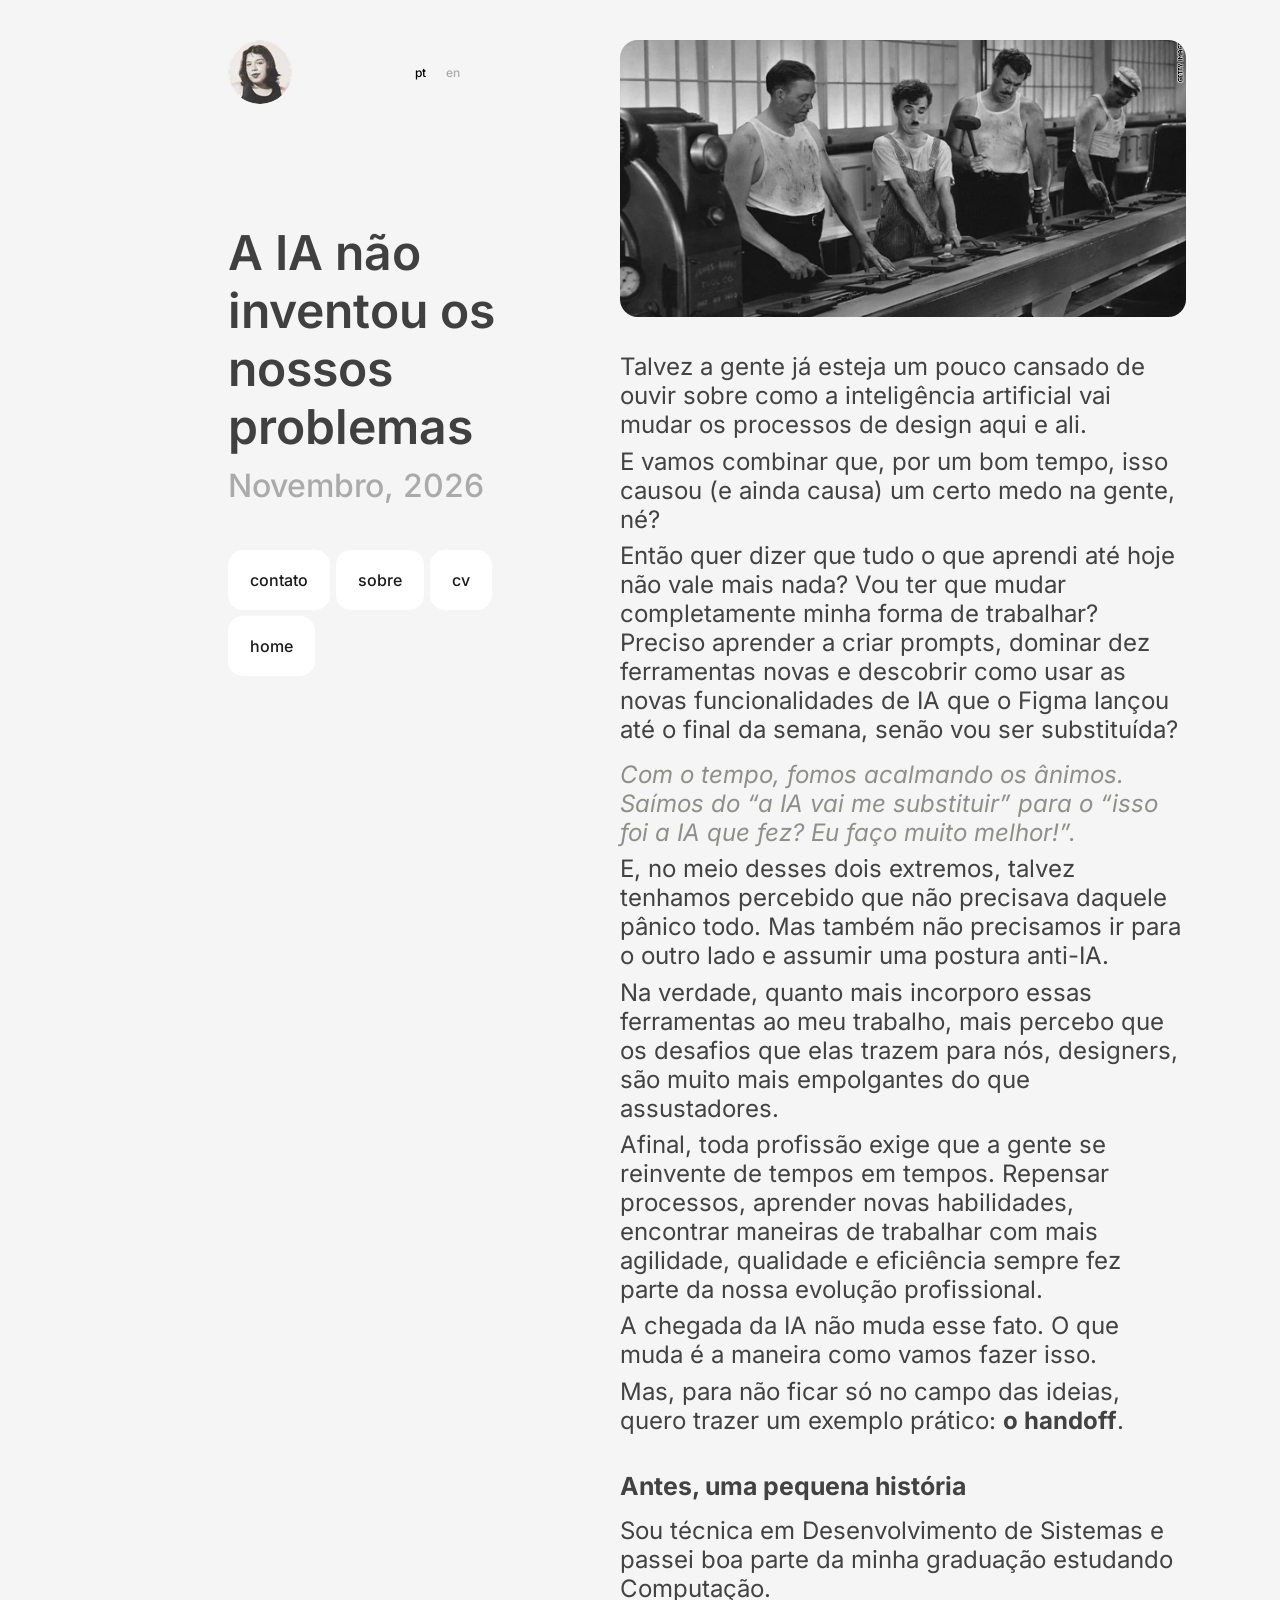
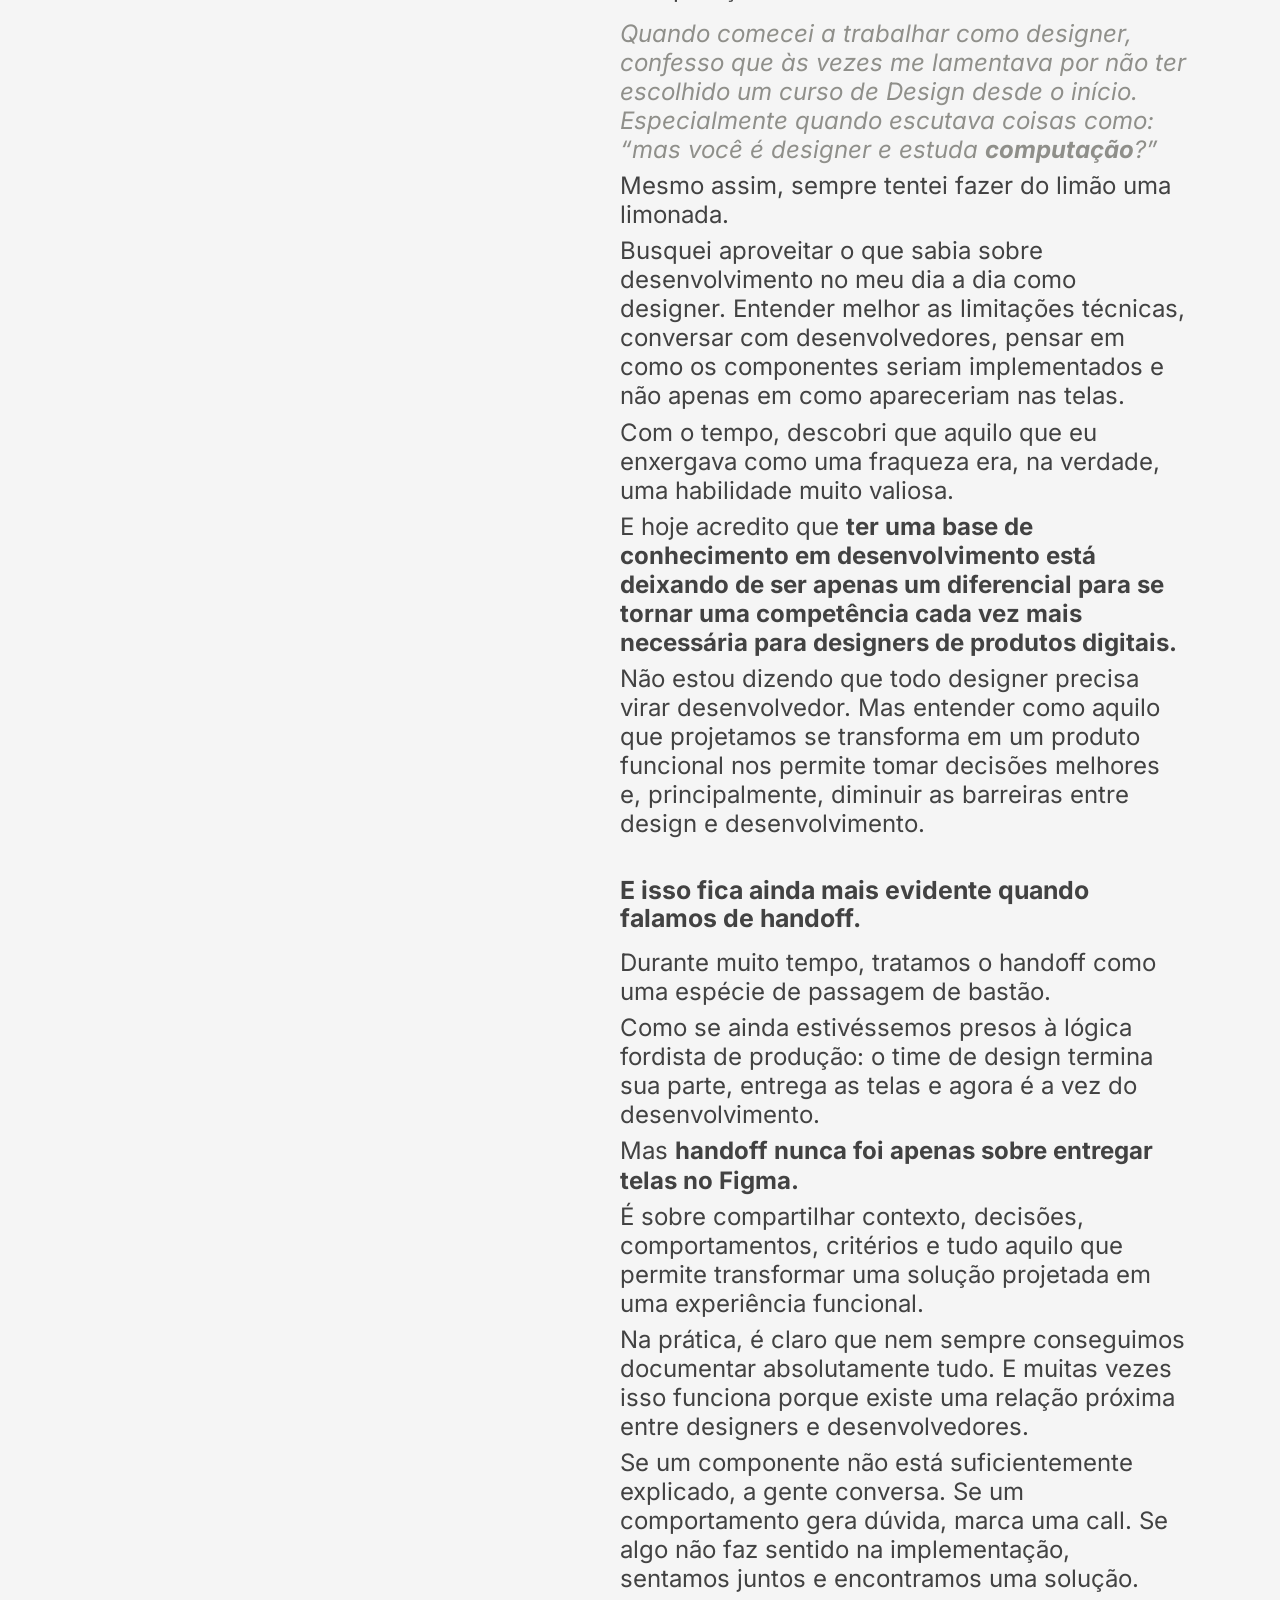
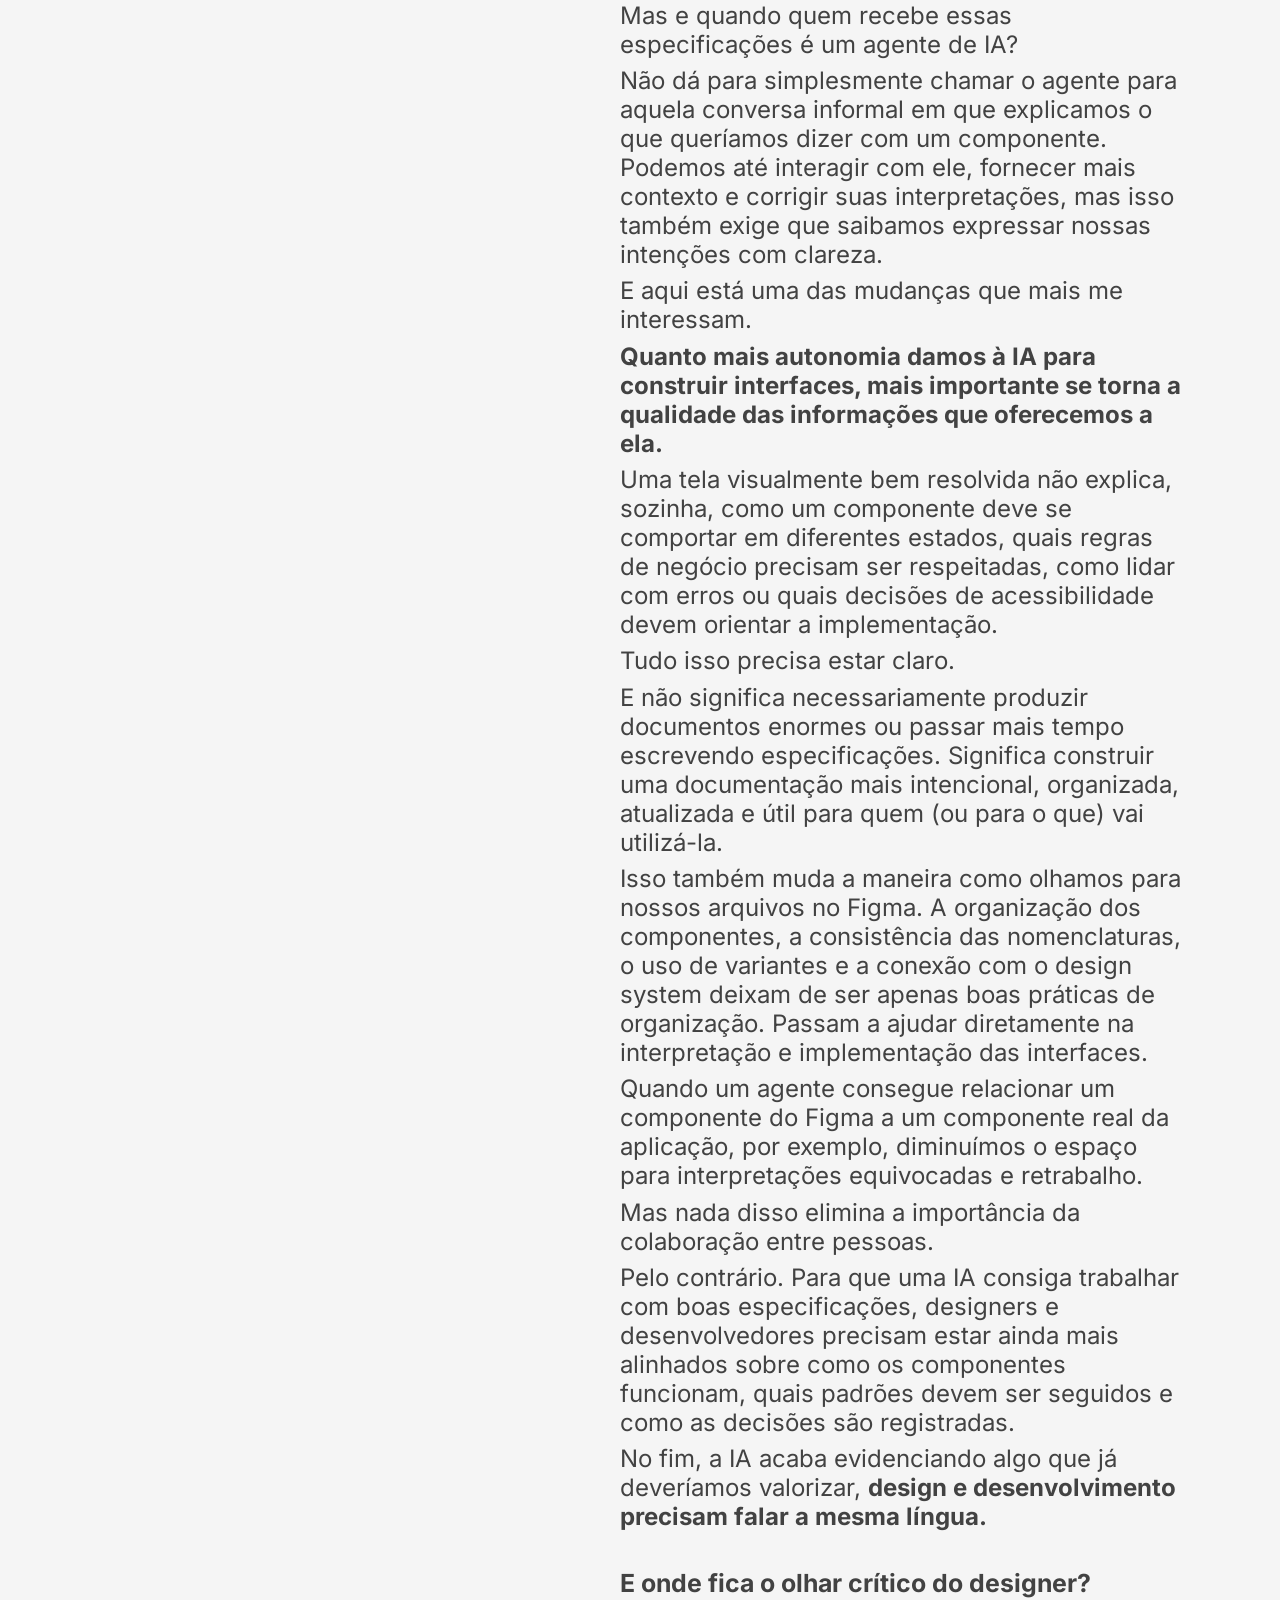
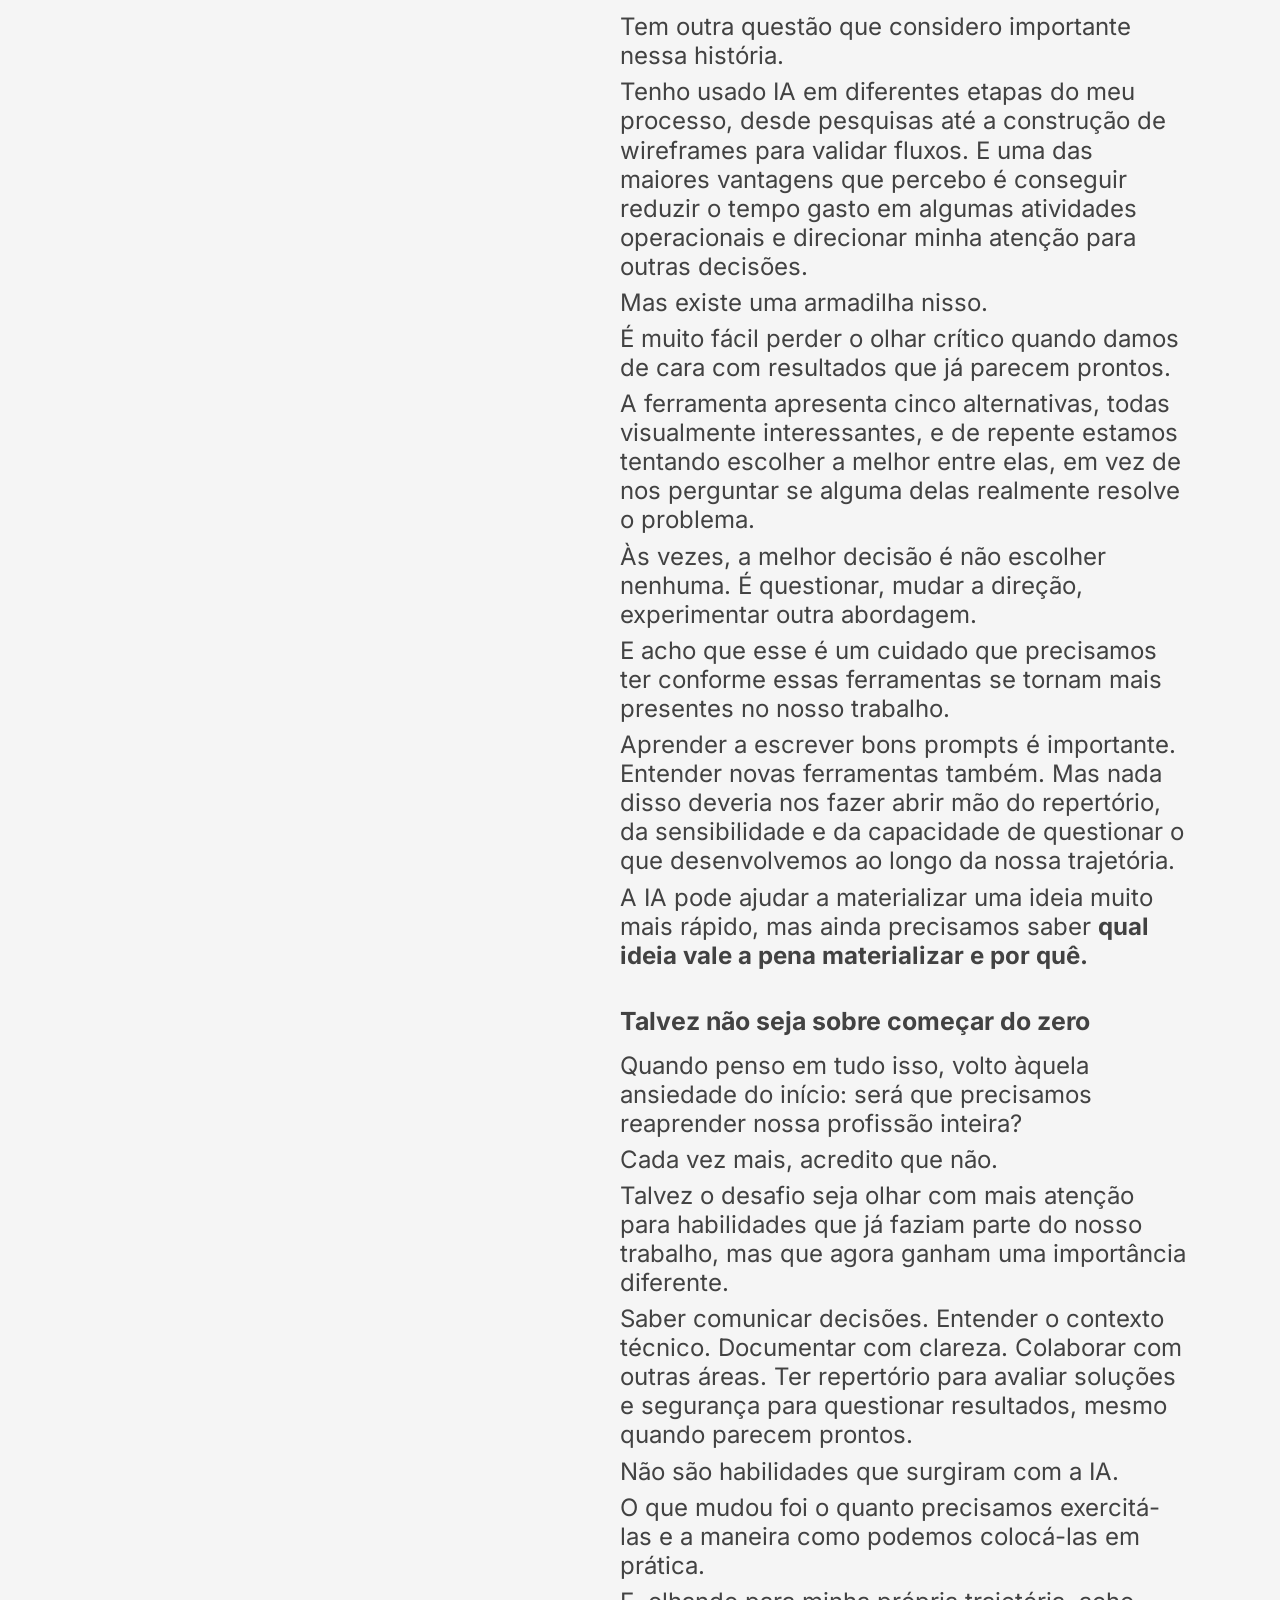
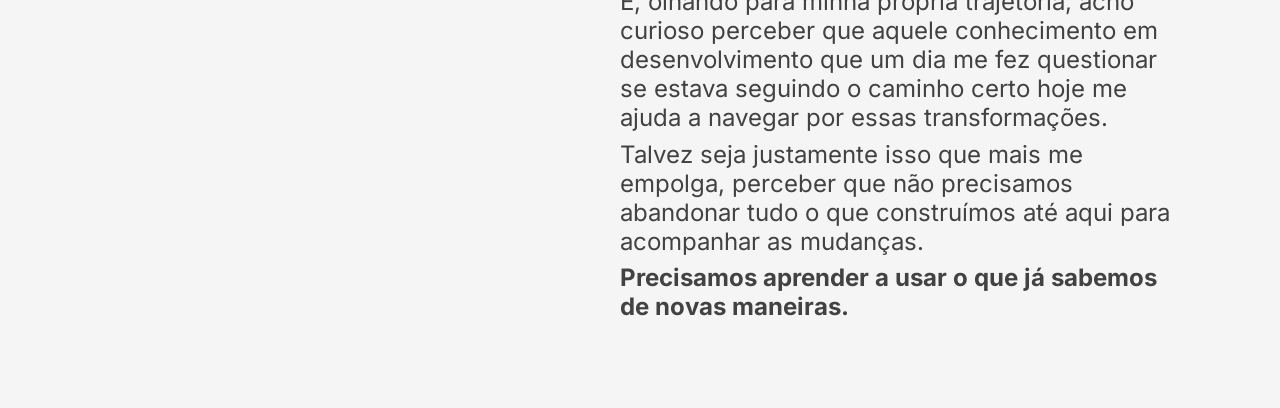
==== a-ia-nao-inventou-os-nossos-problemas/index.html @ ba418bfa "deploy: carloshendvpm/julia-portfolio@74ad937e579039ce898104cc06499f23c35f6008" ====
<!DOCTYPE html><html lang="pt-BR"><head><meta charset="utf-8"><meta name="viewport" content="width=device-width, initial-scale=1"><link rel="icon" type="image/svg+xml" href="/favicon.svg"><title>A IA não inventou os nossos problemas — Júlia Lopes</title><meta name="description" content="Novembro, 2026"><meta property="og:title" content="A IA não inventou os nossos problemas — Júlia Lopes"><meta property="og:description" content="Novembro, 2026"><meta property="og:type" content="website"><link rel="canonical" href="https://blog.julialopes.site/a-ia-nao-inventou-os-nossos-problemas/"><link rel="alternate" hreflang="pt-BR" href="https://blog.julialopes.site/a-ia-nao-inventou-os-nossos-problemas/"><link rel="alternate" hreflang="en" href="https://blog.julialopes.site/en/a-ia-nao-inventou-os-nossos-problemas/"><link rel="alternate" hreflang="x-default" href="https://blog.julialopes.site/a-ia-nao-inventou-os-nossos-problemas/"><script>
      // Liga as animações antes da primeira pintura (evita "piscar" o conteúdo).
      // Com "reduzir movimento" também liga: o CSS deixa só os fades.
      document.documentElement.dataset.motion = '';
    </script><meta name="astro-view-transitions-enabled" content="true"><meta name="astro-view-transitions-fallback" content="animate"><script type="module" src="/_astro/ClientRouter.astro_astro_type_script_index_0_lang.DsEvlweG.js"></script><link rel="stylesheet" href="/_astro/portfolio.DXXq-jhz.css"><link rel="stylesheet" href="/_astro/Base.nbNS0-gS.css"><style>body:has(.blog-article){background:#f5f5f5}.leitura[data-astro-cid-7nievx76]{color:#424242;justify-self:center;width:75%;min-width:0;padding-block:40px 80px}.voltar-blog[data-astro-cid-7nievx76]{display:none}.capa[data-astro-cid-7nievx76]{aspect-ratio:501/245;border-radius:calc(20 * var(--home-unidade));view-transition-class:blog capa-post;background:#efefef;width:100%;overflow:hidden}.capa-img[data-astro-cid-7nievx76]{object-fit:cover;width:100%;height:100%;display:block}.prosa[data-astro-cid-7nievx76]{margin-top:calc(40 * var(--home-unidade));color:#424242;overflow-wrap:anywhere;font-size:24px;line-height:1.21}.prosa[data-astro-cid-7nievx76] p{margin:0 0 .3em}.prosa[data-astro-cid-7nievx76] p:has(em){margin-top:calc(18 * var(--home-unidade));color:#8f8f8a;font-style:italic}.prosa[data-astro-cid-7nievx76] h2{font-size:calc(28 * var(--home-unidade));margin:1.5em 0 .6em;font-weight:600;line-height:1.15}.prosa[data-astro-cid-7nievx76] h3{font-size:calc(23 * var(--home-unidade));margin:1.3em 0 .5em}.prosa[data-astro-cid-7nievx76] img{border-radius:12px;height:auto;margin:24px auto}.prosa[data-astro-cid-7nievx76] a{text-underline-offset:3px}@media (width<=767px){.leitura[data-astro-cid-7nievx76]{width:calc(100% - 48px);padding:0 0 56px}.voltar-blog[data-astro-cid-7nievx76]{color:#555;margin-bottom:20px;font-size:13px;text-decoration:none;display:inline-block}.prosa[data-astro-cid-7nievx76]{margin-top:28px;font-size:18px}.prosa[data-astro-cid-7nievx76] p:has(em){margin-top:18px}.prosa[data-astro-cid-7nievx76] h2{font-size:24px}.prosa[data-astro-cid-7nievx76] h3{font-size:20px}}
</style><style>[data-astro-transition-scope="astro-2ei7gu4t-1"] { view-transition-name: post-a-ia-nao-inventou-os-nossos-problemas; }@layer astro { ::view-transition-old(post-a-ia-nao-inventou-os-nossos-problemas) { 
	animation-duration: 180ms;
	animation-timing-function: cubic-bezier(0.76, 0, 0.24, 1);
	animation-fill-mode: both;
	animation-name: astroFadeOut; }::view-transition-new(post-a-ia-nao-inventou-os-nossos-problemas) { 
	animation-duration: 180ms;
	animation-timing-function: cubic-bezier(0.76, 0, 0.24, 1);
	animation-fill-mode: both;
	animation-name: astroFadeIn; }[data-astro-transition=back]::view-transition-old(post-a-ia-nao-inventou-os-nossos-problemas) { 
	animation-duration: 180ms;
	animation-timing-function: cubic-bezier(0.76, 0, 0.24, 1);
	animation-fill-mode: both;
	animation-name: astroFadeOut; }[data-astro-transition=back]::view-transition-new(post-a-ia-nao-inventou-os-nossos-problemas) { 
	animation-duration: 180ms;
	animation-timing-function: cubic-bezier(0.76, 0, 0.24, 1);
	animation-fill-mode: both;
	animation-name: astroFadeIn; } }[data-astro-transition-fallback="old"] [data-astro-transition-scope="astro-2ei7gu4t-1"],
			[data-astro-transition-fallback="old"][data-astro-transition-scope="astro-2ei7gu4t-1"] { 
	animation-duration: 180ms;
	animation-timing-function: cubic-bezier(0.76, 0, 0.24, 1);
	animation-fill-mode: both;
	animation-name: astroFadeOut; }[data-astro-transition-fallback="new"] [data-astro-transition-scope="astro-2ei7gu4t-1"],
			[data-astro-transition-fallback="new"][data-astro-transition-scope="astro-2ei7gu4t-1"] { 
	animation-duration: 180ms;
	animation-timing-function: cubic-bezier(0.76, 0, 0.24, 1);
	animation-fill-mode: both;
	animation-name: astroFadeIn; }[data-astro-transition=back][data-astro-transition-fallback="old"] [data-astro-transition-scope="astro-2ei7gu4t-1"],
			[data-astro-transition=back][data-astro-transition-fallback="old"][data-astro-transition-scope="astro-2ei7gu4t-1"] { 
	animation-duration: 180ms;
	animation-timing-function: cubic-bezier(0.76, 0, 0.24, 1);
	animation-fill-mode: both;
	animation-name: astroFadeOut; }[data-astro-transition=back][data-astro-transition-fallback="new"] [data-astro-transition-scope="astro-2ei7gu4t-1"],
			[data-astro-transition=back][data-astro-transition-fallback="new"][data-astro-transition-scope="astro-2ei7gu4t-1"] { 
	animation-duration: 180ms;
	animation-timing-function: cubic-bezier(0.76, 0, 0.24, 1);
	animation-fill-mode: both;
	animation-name: astroFadeIn; }</style><style>[data-astro-transition-scope="astro-ebr5bgye-2"] { view-transition-name: perfil-topo; }@layer astro { ::view-transition-old(perfil-topo) { 
	animation-duration: 180ms;
	animation-timing-function: cubic-bezier(0.76, 0, 0.24, 1);
	animation-fill-mode: both;
	animation-name: astroFadeOut; }::view-transition-new(perfil-topo) { 
	animation-duration: 180ms;
	animation-timing-function: cubic-bezier(0.76, 0, 0.24, 1);
	animation-fill-mode: both;
	animation-name: astroFadeIn; }[data-astro-transition=back]::view-transition-old(perfil-topo) { 
	animation-duration: 180ms;
	animation-timing-function: cubic-bezier(0.76, 0, 0.24, 1);
	animation-fill-mode: both;
	animation-name: astroFadeOut; }[data-astro-transition=back]::view-transition-new(perfil-topo) { 
	animation-duration: 180ms;
	animation-timing-function: cubic-bezier(0.76, 0, 0.24, 1);
	animation-fill-mode: both;
	animation-name: astroFadeIn; } }[data-astro-transition-fallback="old"] [data-astro-transition-scope="astro-ebr5bgye-2"],
			[data-astro-transition-fallback="old"][data-astro-transition-scope="astro-ebr5bgye-2"] { 
	animation-duration: 180ms;
	animation-timing-function: cubic-bezier(0.76, 0, 0.24, 1);
	animation-fill-mode: both;
	animation-name: astroFadeOut; }[data-astro-transition-fallback="new"] [data-astro-transition-scope="astro-ebr5bgye-2"],
			[data-astro-transition-fallback="new"][data-astro-transition-scope="astro-ebr5bgye-2"] { 
	animation-duration: 180ms;
	animation-timing-function: cubic-bezier(0.76, 0, 0.24, 1);
	animation-fill-mode: both;
	animation-name: astroFadeIn; }[data-astro-transition=back][data-astro-transition-fallback="old"] [data-astro-transition-scope="astro-ebr5bgye-2"],
			[data-astro-transition=back][data-astro-transition-fallback="old"][data-astro-transition-scope="astro-ebr5bgye-2"] { 
	animation-duration: 180ms;
	animation-timing-function: cubic-bezier(0.76, 0, 0.24, 1);
	animation-fill-mode: both;
	animation-name: astroFadeOut; }[data-astro-transition=back][data-astro-transition-fallback="new"] [data-astro-transition-scope="astro-ebr5bgye-2"],
			[data-astro-transition=back][data-astro-transition-fallback="new"][data-astro-transition-scope="astro-ebr5bgye-2"] { 
	animation-duration: 180ms;
	animation-timing-function: cubic-bezier(0.76, 0, 0.24, 1);
	animation-fill-mode: both;
	animation-name: astroFadeIn; }</style><style>[data-astro-transition-scope="astro-uwfzphvb-3"] { view-transition-name: perfil-textos; }@layer astro { ::view-transition-old(perfil-textos) { 
	animation-duration: 180ms;
	animation-timing-function: cubic-bezier(0.76, 0, 0.24, 1);
	animation-fill-mode: both;
	animation-name: astroFadeOut; }::view-transition-new(perfil-textos) { 
	animation-duration: 180ms;
	animation-timing-function: cubic-bezier(0.76, 0, 0.24, 1);
	animation-fill-mode: both;
	animation-name: astroFadeIn; }[data-astro-transition=back]::view-transition-old(perfil-textos) { 
	animation-duration: 180ms;
	animation-timing-function: cubic-bezier(0.76, 0, 0.24, 1);
	animation-fill-mode: both;
	animation-name: astroFadeOut; }[data-astro-transition=back]::view-transition-new(perfil-textos) { 
	animation-duration: 180ms;
	animation-timing-function: cubic-bezier(0.76, 0, 0.24, 1);
	animation-fill-mode: both;
	animation-name: astroFadeIn; } }[data-astro-transition-fallback="old"] [data-astro-transition-scope="astro-uwfzphvb-3"],
			[data-astro-transition-fallback="old"][data-astro-transition-scope="astro-uwfzphvb-3"] { 
	animation-duration: 180ms;
	animation-timing-function: cubic-bezier(0.76, 0, 0.24, 1);
	animation-fill-mode: both;
	animation-name: astroFadeOut; }[data-astro-transition-fallback="new"] [data-astro-transition-scope="astro-uwfzphvb-3"],
			[data-astro-transition-fallback="new"][data-astro-transition-scope="astro-uwfzphvb-3"] { 
	animation-duration: 180ms;
	animation-timing-function: cubic-bezier(0.76, 0, 0.24, 1);
	animation-fill-mode: both;
	animation-name: astroFadeIn; }[data-astro-transition=back][data-astro-transition-fallback="old"] [data-astro-transition-scope="astro-uwfzphvb-3"],
			[data-astro-transition=back][data-astro-transition-fallback="old"][data-astro-transition-scope="astro-uwfzphvb-3"] { 
	animation-duration: 180ms;
	animation-timing-function: cubic-bezier(0.76, 0, 0.24, 1);
	animation-fill-mode: both;
	animation-name: astroFadeOut; }[data-astro-transition=back][data-astro-transition-fallback="new"] [data-astro-transition-scope="astro-uwfzphvb-3"],
			[data-astro-transition=back][data-astro-transition-fallback="new"][data-astro-transition-scope="astro-uwfzphvb-3"] { 
	animation-duration: 180ms;
	animation-timing-function: cubic-bezier(0.76, 0, 0.24, 1);
	animation-fill-mode: both;
	animation-name: astroFadeIn; }</style><style>[data-astro-transition-scope="astro-uesctiyb-4"] { view-transition-name: perfil-links; }@layer astro { ::view-transition-old(perfil-links) { 
	animation-duration: 180ms;
	animation-timing-function: cubic-bezier(0.76, 0, 0.24, 1);
	animation-fill-mode: both;
	animation-name: astroFadeOut; }::view-transition-new(perfil-links) { 
	animation-duration: 180ms;
	animation-timing-function: cubic-bezier(0.76, 0, 0.24, 1);
	animation-fill-mode: both;
	animation-name: astroFadeIn; }[data-astro-transition=back]::view-transition-old(perfil-links) { 
	animation-duration: 180ms;
	animation-timing-function: cubic-bezier(0.76, 0, 0.24, 1);
	animation-fill-mode: both;
	animation-name: astroFadeOut; }[data-astro-transition=back]::view-transition-new(perfil-links) { 
	animation-duration: 180ms;
	animation-timing-function: cubic-bezier(0.76, 0, 0.24, 1);
	animation-fill-mode: both;
	animation-name: astroFadeIn; } }[data-astro-transition-fallback="old"] [data-astro-transition-scope="astro-uesctiyb-4"],
			[data-astro-transition-fallback="old"][data-astro-transition-scope="astro-uesctiyb-4"] { 
	animation-duration: 180ms;
	animation-timing-function: cubic-bezier(0.76, 0, 0.24, 1);
	animation-fill-mode: both;
	animation-name: astroFadeOut; }[data-astro-transition-fallback="new"] [data-astro-transition-scope="astro-uesctiyb-4"],
			[data-astro-transition-fallback="new"][data-astro-transition-scope="astro-uesctiyb-4"] { 
	animation-duration: 180ms;
	animation-timing-function: cubic-bezier(0.76, 0, 0.24, 1);
	animation-fill-mode: both;
	animation-name: astroFadeIn; }[data-astro-transition=back][data-astro-transition-fallback="old"] [data-astro-transition-scope="astro-uesctiyb-4"],
			[data-astro-transition=back][data-astro-transition-fallback="old"][data-astro-transition-scope="astro-uesctiyb-4"] { 
	animation-duration: 180ms;
	animation-timing-function: cubic-bezier(0.76, 0, 0.24, 1);
	animation-fill-mode: both;
	animation-name: astroFadeOut; }[data-astro-transition=back][data-astro-transition-fallback="new"] [data-astro-transition-scope="astro-uesctiyb-4"],
			[data-astro-transition=back][data-astro-transition-fallback="new"][data-astro-transition-scope="astro-uesctiyb-4"] { 
	animation-duration: 180ms;
	animation-timing-function: cubic-bezier(0.76, 0, 0.24, 1);
	animation-fill-mode: both;
	animation-name: astroFadeIn; }</style></head><body><main class="portfolio-layout blog-article" data-astro-cid-7nievx76><aside class="sidebar sidebar-blog" data-astro-cid-wv7whodv><div class="perfil" data-astro-cid-wv7whodv><div data-astro-transition-scope="astro-ebr5bgye-2" class="topo" data-astro-cid-wv7whodv><a class="avatar-link" href="https://julialopes.site/" aria-label="Voltar à página inicial" title="Voltar à página inicial" data-astro-cid-wv7whodv><img src="/_astro/perfil.vn4D8uLt_1SOUTe.webp" alt loading="eager" data-astro-cid-wv7whodv="true" decoding="async" width="64" height="64" class="avatar"></a><nav class="idiomas inline" aria-label="Idioma" data-astro-cid-zh35qibh><span class="atual" aria-current="true" data-astro-cid-zh35qibh>pt</span><a href="/en/a-ia-nao-inventou-os-nossos-problemas/" hreflang="en" lang="en" data-astro-cid-zh35qibh>en</a></nav></div><div data-astro-transition-scope="astro-uwfzphvb-3" class="apresentacao" data-astro-cid-wv7whodv><div class="textos" data-astro-cid-wv7whodv><h1 class="nome" data-astro-cid-wv7whodv>A IA não inventou os nossos problemas</h1><p class="bio" data-astro-cid-wv7whodv>Novembro, 2026</p></div></div></div><nav data-astro-transition-scope="astro-uesctiyb-4" class="links" aria-label="Contato" data-astro-cid-wv7whodv><a href="mailto:lopesfariasjulia@gmail.com" class="link-anim" rel="noopener" data-astro-cid-wv7whodv>contato</a><a href="https://julialopes.site/sobre" class="link-anim" data-astro-cid-wv7whodv>sobre</a><a href="mailto:lopesfariasjulia@gmail.com?subject=Solicitar%20curr%C3%ADculo%20por%20e-mail" class="link-anim" rel="noopener" title="Solicitar currículo por e-mail" data-astro-cid-wv7whodv>cv</a><a href="https://julialopes.site/" class="link-anim" data-astro-cid-wv7whodv>home</a></nav></aside><section class="leitura" aria-label="A IA não inventou os nossos problemas" data-astro-cid-7nievx76><a class="voltar-blog" href="/" data-astro-cid-7nievx76>← Blog</a><!-- Mesmo transition:name do card da lista: o card encolhe até virar esta capa --><div data-astro-transition-scope="astro-2ei7gu4t-1" class="capa" data-astro-cid-7nievx76><img src="/_astro/modern-times.kKV1soq9_Z28x5lN.webp" srcset="/_astro/modern-times.kKV1soq9_Z28x5lN.webp 640w" alt sizes="(max-width: 767px) calc(100vw - 48px), 44.21875vw" data-astro-cid-7nievx76="true" loading="lazy" decoding="async" width="640" height="360" class="capa-img"></div><article class="prosa" data-astro-cid-7nievx76><p>Talvez a gente já esteja um pouco cansado de ouvir sobre como a inteligência artificial vai mudar os processos de design aqui e ali.</p>
<p>E vamos combinar que, por um bom tempo, isso causou (e ainda causa) um certo medo na gente, né?</p>
<p>Então quer dizer que tudo o que aprendi até hoje não vale mais nada? Vou ter que mudar completamente minha forma de trabalhar? Preciso aprender a criar prompts, dominar dez ferramentas novas e descobrir como usar as novas funcionalidades de IA que o Figma lançou até o final da semana, senão vou ser substituída?</p>
<p>Com o tempo, fomos acalmando os ânimos. Saímos do <em>“a IA vai me substituir”</em> para o <em>“isso foi a IA que fez? Eu faço muito melhor!”</em>.</p>
<p>E, no meio desses dois extremos, talvez tenhamos percebido que não precisava daquele pânico todo. Mas também não precisamos ir para o outro lado e assumir uma postura anti-IA.</p>
<p>Na verdade, quanto mais incorporo essas ferramentas ao meu trabalho, mais percebo que os desafios que elas trazem para nós, designers, são muito mais empolgantes do que assustadores.</p>
<p>Afinal, toda profissão exige que a gente se reinvente de tempos em tempos. Repensar processos, aprender novas habilidades, encontrar maneiras de trabalhar com mais agilidade, qualidade e eficiência sempre fez parte da nossa evolução profissional.</p>
<p>A chegada da IA não muda esse fato. O que muda é a maneira como vamos fazer isso.</p>
<p>Mas, para não ficar só no campo das ideias, quero trazer um exemplo prático: <strong>o handoff</strong>.</p>
<h2 id="antes-uma-pequena-história"><strong>Antes, uma pequena história</strong></h2>
<p>Sou técnica em Desenvolvimento de Sistemas e passei boa parte da minha graduação estudando Computação.</p>
<p>Quando comecei a trabalhar como designer, confesso que às vezes me lamentava por não ter escolhido um curso de Design desde o início. Especialmente quando escutava coisas como: <em>“mas você é designer e estuda <strong>computação</strong>?”</em></p>
<p>Mesmo assim, sempre tentei fazer do limão uma limonada.</p>
<p>Busquei aproveitar o que sabia sobre desenvolvimento no meu dia a dia como designer. Entender melhor as limitações técnicas, conversar com desenvolvedores, pensar em como os componentes seriam implementados e não apenas em como apareceriam nas telas.</p>
<p>Com o tempo, descobri que aquilo que eu enxergava como uma fraqueza era, na verdade, uma habilidade muito valiosa.</p>
<p>E hoje acredito que <strong>ter uma base de conhecimento em desenvolvimento está deixando de ser apenas um diferencial para se tornar uma competência cada vez mais necessária para designers de produtos digitais.</strong></p>
<p>Não estou dizendo que todo designer precisa virar desenvolvedor. Mas entender como aquilo que projetamos se transforma em um produto funcional nos permite tomar decisões melhores e, principalmente, diminuir as barreiras entre design e desenvolvimento.</p>
<h2 id="e-isso-fica-ainda-mais-evidente-quando-falamos-de-handoff"><strong>E isso fica ainda mais evidente quando falamos de handoff.</strong></h2>
<p>Durante muito tempo, tratamos o handoff como uma espécie de passagem de bastão.</p>
<p>Como se ainda estivéssemos presos à lógica fordista de produção: o time de design termina sua parte, entrega as telas e agora é a vez do desenvolvimento.</p>
<p>Mas <strong>handoff nunca foi apenas sobre entregar telas no Figma.</strong></p>
<p>É sobre compartilhar contexto, decisões, comportamentos, critérios e tudo aquilo que permite transformar uma solução projetada em uma experiência funcional.</p>
<p>Na prática, é claro que nem sempre conseguimos documentar absolutamente tudo. E muitas vezes isso funciona porque existe uma relação próxima entre designers e desenvolvedores.</p>
<p>Se um componente não está suficientemente explicado, a gente conversa. Se um comportamento gera dúvida, marca uma call. Se algo não faz sentido na implementação, sentamos juntos e encontramos uma solução.</p>
<p>Mas e quando quem recebe essas especificações é um agente de IA?</p>
<p>Não dá para simplesmente chamar o agente para aquela conversa informal em que explicamos o que queríamos dizer com um componente. Podemos até interagir com ele, fornecer mais contexto e corrigir suas interpretações, mas isso também exige que saibamos expressar nossas intenções com clareza.</p>
<p>E aqui está uma das mudanças que mais me interessam.</p>
<p><strong>Quanto mais autonomia damos à IA para construir interfaces, mais importante se torna a qualidade das informações que oferecemos a ela.</strong></p>
<p>Uma tela visualmente bem resolvida não explica, sozinha, como um componente deve se comportar em diferentes estados, quais regras de negócio precisam ser respeitadas, como lidar com erros ou quais decisões de acessibilidade devem orientar a implementação.</p>
<p>Tudo isso precisa estar claro.</p>
<p>E não significa necessariamente produzir documentos enormes ou passar mais tempo escrevendo especificações. Significa construir uma documentação mais intencional, organizada, atualizada e útil para quem (ou para o que) vai utilizá-la.</p>
<p>Isso também muda a maneira como olhamos para nossos arquivos no Figma. A organização dos componentes, a consistência das nomenclaturas, o uso de variantes e a conexão com o design system deixam de ser apenas boas práticas de organização. Passam a ajudar diretamente na interpretação e implementação das interfaces.</p>
<p>Quando um agente consegue relacionar um componente do Figma a um componente real da aplicação, por exemplo, diminuímos o espaço para interpretações equivocadas e retrabalho.</p>
<p>Mas nada disso elimina a importância da colaboração entre pessoas.</p>
<p>Pelo contrário. Para que uma IA consiga trabalhar com boas especificações, designers e desenvolvedores precisam estar ainda mais alinhados sobre como os componentes funcionam, quais padrões devem ser seguidos e como as decisões são registradas.</p>
<p>No fim, a IA acaba evidenciando algo que já deveríamos valorizar, <strong>design e desenvolvimento precisam falar a mesma língua.</strong></p>
<h2 id="e-onde-fica-o-olhar-crítico-do-designer"><strong>E onde fica o olhar crítico do designer?</strong></h2>
<p>Tem outra questão que considero importante nessa história.</p>
<p>Tenho usado IA em diferentes etapas do meu processo, desde pesquisas até a construção de wireframes para validar fluxos. E uma das maiores vantagens que percebo é conseguir reduzir o tempo gasto em algumas atividades operacionais e direcionar minha atenção para outras decisões.</p>
<p>Mas existe uma armadilha nisso.</p>
<p>É muito fácil perder o olhar crítico quando damos de cara com resultados que já parecem prontos.</p>
<p>A ferramenta apresenta cinco alternativas, todas visualmente interessantes, e de repente estamos tentando escolher a melhor entre elas, em vez de nos perguntar se alguma delas realmente resolve o problema.</p>
<p>Às vezes, a melhor decisão é não escolher nenhuma. É questionar, mudar a direção, experimentar outra abordagem.</p>
<p>E acho que esse é um cuidado que precisamos ter conforme essas ferramentas se tornam mais presentes no nosso trabalho.</p>
<p>Aprender a escrever bons prompts é importante. Entender novas ferramentas também. Mas nada disso deveria nos fazer abrir mão do repertório, da sensibilidade e da capacidade de questionar o que desenvolvemos ao longo da nossa trajetória.</p>
<p>A IA pode ajudar a materializar uma ideia muito mais rápido, mas ainda precisamos saber <strong>qual ideia vale a pena materializar e por quê.</strong></p>
<h2 id="talvez-não-seja-sobre-começar-do-zero"><strong>Talvez não seja sobre começar do zero</strong></h2>
<p>Quando penso em tudo isso, volto àquela ansiedade do início: será que precisamos reaprender nossa profissão inteira?</p>
<p>Cada vez mais, acredito que não.</p>
<p>Talvez o desafio seja olhar com mais atenção para habilidades que já faziam parte do nosso trabalho, mas que agora ganham uma importância diferente.</p>
<p>Saber comunicar decisões. Entender o contexto técnico. Documentar com clareza. Colaborar com outras áreas. Ter repertório para avaliar soluções e segurança para questionar resultados, mesmo quando parecem prontos.</p>
<p>Não são habilidades que surgiram com a IA.</p>
<p>O que mudou foi o quanto precisamos exercitá-las e a maneira como podemos colocá-las em prática.</p>
<p>E, olhando para minha própria trajetória, acho curioso perceber que aquele conhecimento em desenvolvimento que um dia me fez questionar se estava seguindo o caminho certo hoje me ajuda a navegar por essas transformações.</p>
<p>Talvez seja justamente isso que mais me empolga, perceber que não precisamos abandonar tudo o que construímos até aqui para acompanhar as mudanças.</p>
<p><strong>Precisamos aprender a usar o que já sabemos de novas maneiras.</strong></p>
</article></section></main><script type="module" src="/_astro/Base.astro_astro_type_script_index_0_lang.ClRkFoYj.js"></script></body></html>
---- _astro/portfolio.DXXq-jhz.css ----
@keyframes astroFadeInOut{0%{opacity:1}to{opacity:0}}@keyframes astroFadeIn{0%{opacity:0;mix-blend-mode:plus-lighter}to{opacity:1;mix-blend-mode:plus-lighter}}@keyframes astroFadeOut{0%{opacity:1;mix-blend-mode:plus-lighter}to{opacity:0;mix-blend-mode:plus-lighter}}@keyframes astroSlideFromRight{0%{transform:translate(100%)}}@keyframes astroSlideFromLeft{0%{transform:translate(-100%)}}@keyframes astroSlideToRight{to{transform:translate(100%)}}@keyframes astroSlideToLeft{to{transform:translate(-100%)}}@media (prefers-reduced-motion){::view-transition-group(*),::view-transition-old(*),::view-transition-new(*),[data-astro-transition-scope]{animation:none!important}}.sidebar[data-astro-cid-wv7whodv]{width:calc(400 * var(--home-unidade));height:100svh;margin-left:calc(257 * var(--home-unidade));justify-content:center;gap:calc(50 * var(--home-unidade));color:var(--home-nome,#1a1a1a);flex-direction:column;font-size:12px;font-weight:500;display:flex;position:sticky;top:0}.perfil[data-astro-cid-wv7whodv]{display:contents}.topo[data-astro-cid-wv7whodv]{justify-content:space-between;align-items:center;width:232px;display:flex;position:absolute;top:40px;left:0}.avatar[data-astro-cid-wv7whodv]{object-fit:cover;border-radius:50%;flex-shrink:0;width:64px;height:64px;display:block}.apresentacao[data-astro-cid-wv7whodv]{position:relative}.textos[data-astro-cid-wv7whodv]{flex-direction:column;gap:10px;display:flex}.nome[data-astro-cid-wv7whodv]{color:var(--home-nome,#404040);transition:color var(--dur-cor) ease;font-size:48px;font-weight:600;line-height:normal}.bio[data-astro-cid-wv7whodv]{white-space:pre-line;min-height:48px;color:var(--home-nome,#404040);opacity:.5;transition:color var(--dur-cor) ease;font-size:32px;font-weight:500;line-height:1.2}.links[data-astro-cid-wv7whodv]{flex-wrap:wrap;align-items:flex-start;gap:6px;width:100%;display:flex}.links[data-astro-cid-wv7whodv] [data-astro-cid-wv7whodv]:is(a,button){color:#1a1a1a;min-height:60px;font:inherit;transition:background-color var(--dur-hover) ease, translate var(--dur-hover) var(--ease-saida), scale var(--dur-hover) var(--ease-saida);background:#fff;border:0;border-radius:15px;justify-content:center;align-items:center;padding:0 22px;font-size:16px;text-decoration:none;display:inline-flex}.links[data-astro-cid-wv7whodv] button[data-astro-cid-wv7whodv]:disabled{color:#777;cursor:default}.links[data-astro-cid-wv7whodv] a[data-astro-cid-wv7whodv]:hover{background:#ebebeb}.links[data-astro-cid-wv7whodv] a[data-astro-cid-wv7whodv]:active{scale:.97}@media (hover:hover) and (pointer:fine){.links[data-astro-cid-wv7whodv] a[data-astro-cid-wv7whodv]:hover{translate:0 -2px}}.links[data-astro-cid-wv7whodv] a[data-astro-cid-wv7whodv]:focus-visible{outline:2px solid var(--home-nome,#425189);outline-offset:5px}.avatar-link[data-astro-cid-wv7whodv]:focus-visible{outline-offset:5px;border-radius:50%;outline:2px solid}.pagina-case[data-astro-cid-wv7whodv]{color:var(--case-links)}.pagina-case[data-astro-cid-wv7whodv] .nome[data-astro-cid-wv7whodv]{color:var(--case-titulo);font-size:48px}.pagina-case[data-astro-cid-wv7whodv] .bio[data-astro-cid-wv7whodv]{color:var(--case-titulo);font-size:32px}.pagina-case[data-astro-cid-wv7whodv] .links[data-astro-cid-wv7whodv] a[data-astro-cid-wv7whodv]{color:#1a1a1a}.pagina-case[data-astro-cid-wv7whodv] .links[data-astro-cid-wv7whodv] a[data-astro-cid-wv7whodv]:focus-visible{outline-color:var(--case-links)}.pagina-case[data-astro-cid-wv7whodv] .idiomas .atual{color:var(--case-links)}.pagina-case[data-astro-cid-wv7whodv] .idiomas a{color:var(--case-bio)}.pagina-case[data-astro-cid-wv7whodv] .idiomas a:hover,.pagina-case[data-astro-cid-wv7whodv] .idiomas a:focus-visible{color:var(--case-links)}.sidebar-blog[data-astro-cid-wv7whodv]{color:#404040}.sidebar-blog[data-astro-cid-wv7whodv] .nome[data-astro-cid-wv7whodv]{white-space:normal;line-height:1.21}.sidebar-blog[data-astro-cid-wv7whodv] .bio[data-astro-cid-wv7whodv]{color:#aaa;opacity:1;min-height:0;line-height:1.2134}.sidebar-blog[data-astro-cid-wv7whodv] [data-astro-cid-wv7whodv]:is(.topo,.apresentacao,.links){view-transition-class:blog}@media (width<=767px){.sidebar[data-astro-cid-wv7whodv]{gap:32px;width:100%;height:auto;margin:0;padding:30px 24px 56px;position:static}.perfil[data-astro-cid-wv7whodv]{flex-direction:column;gap:40px;display:flex}.topo[data-astro-cid-wv7whodv]{width:100%;position:static}.links[data-astro-cid-wv7whodv] [data-astro-cid-wv7whodv]:is(a,button){padding-inline:18px}.sidebar-blog[data-astro-cid-wv7whodv] .nome[data-astro-cid-wv7whodv]{font-size:clamp(36px,11vw,48px)}.sidebar-blog[data-astro-cid-wv7whodv] .bio[data-astro-cid-wv7whodv]{font-size:clamp(24px,7vw,32px)}}@media (prefers-reduced-motion:reduce){.nome[data-astro-cid-wv7whodv],.bio[data-astro-cid-wv7whodv],.links[data-astro-cid-wv7whodv] [data-astro-cid-wv7whodv]:is(a,button){transition:none}.links[data-astro-cid-wv7whodv] a[data-astro-cid-wv7whodv]:hover{translate:none}.links[data-astro-cid-wv7whodv] a[data-astro-cid-wv7whodv]:active{scale:none}}.portfolio-layout{--home-unidade:calc(100vw / 1440);--card-largura:min(calc(430 * var(--home-unidade)), 60svh);--espaco-paineis:48px;grid-template-columns:41.0417% 58.9583%;align-items:start;min-height:100svh;display:grid;position:relative;overflow-x:clip}.case-viewer.portfolio-layout{--case-margem:max(20px, calc(20 * var(--home-unidade)));--card-largura:min(calc(690 * var(--home-unidade)), calc(100svh - 40px), calc(100vw - 657 * var(--home-unidade) - var(--case-margem) - 74px))}@media (width<=767px){.portfolio-layout{--home-unidade:calc(100vw / 375);flex-direction:column;align-items:center;display:flex}.case-viewer.portfolio-layout{--card-largura:calc(100vw - 24px)}}
---- _astro/Base.nbNS0-gS.css ----
.idiomas[data-astro-cid-zh35qibh]{align-items:center;gap:20px;font-size:12px;font-weight:500;display:flex}.fixo[data-astro-cid-zh35qibh]{z-index:2;backdrop-filter:blur(6px);background:#ffffffd9;border-radius:999px;padding:6px 12px;position:fixed;top:24px;right:20px}.atual[data-astro-cid-zh35qibh]{color:var(--cor-texto)}a[data-astro-cid-zh35qibh]{color:var(--cor-legenda);transition:color var(--dur-cor) ease;text-decoration:none}a[data-astro-cid-zh35qibh]:hover,a[data-astro-cid-zh35qibh]:focus-visible{color:var(--cor-texto)}.astro-route-announcer{clip:rect(0 0 0 0);clip-path:inset(50%);white-space:nowrap;width:1px;height:1px;position:absolute;top:0;left:0;overflow:hidden}@font-face{font-family:Inter Variable;font-style:normal;font-display:swap;font-weight:100 900;src:url(/_astro/inter-cyrillic-ext-wght-normal.BOeWTOD4.woff2)format("woff2-variations");unicode-range:U+460-52F,U+1C80-1C8A,U+20B4,U+2DE0-2DFF,U+A640-A69F,U+FE2E-FE2F}@font-face{font-family:Inter Variable;font-style:normal;font-display:swap;font-weight:100 900;src:url(/_astro/inter-cyrillic-wght-normal.DqGufNeO.woff2)format("woff2-variations");unicode-range:U+301,U+400-45F,U+490-491,U+4B0-4B1,U+2116}@font-face{font-family:Inter Variable;font-style:normal;font-display:swap;font-weight:100 900;src:url(/_astro/inter-greek-ext-wght-normal.DlzME5K_.woff2)format("woff2-variations");unicode-range:U+1F??}@font-face{font-family:Inter Variable;font-style:normal;font-display:swap;font-weight:100 900;src:url(/_astro/inter-greek-wght-normal.CkhJZR-_.woff2)format("woff2-variations");unicode-range:U+370-377,U+37A-37F,U+384-38A,U+38C,U+38E-3A1,U+3A3-3FF}@font-face{font-family:Inter Variable;font-style:normal;font-display:swap;font-weight:100 900;src:url(/_astro/inter-vietnamese-wght-normal.CBcvBZtf.woff2)format("woff2-variations");unicode-range:U+102-103,U+110-111,U+128-129,U+168-169,U+1A0-1A1,U+1AF-1B0,U+300-301,U+303-304,U+308-309,U+323,U+329,U+1EA0-1EF9,U+20AB}@font-face{font-family:Inter Variable;font-style:normal;font-display:swap;font-weight:100 900;src:url(/_astro/inter-latin-ext-wght-normal.DO1Apj_S.woff2)format("woff2-variations");unicode-range:U+100-2BA,U+2BD-2C5,U+2C7-2CC,U+2CE-2D7,U+2DD-2FF,U+304,U+308,U+329,U+1D00-1DBF,U+1E00-1E9F,U+1EF2-1EFF,U+2020,U+20A0-20AB,U+20AD-20C0,U+2113,U+2C60-2C7F,U+A720-A7FF}@font-face{font-family:Inter Variable;font-style:normal;font-display:swap;font-weight:100 900;src:url(/_astro/inter-latin-wght-normal.Dx4kXJAl.woff2)format("woff2-variations");unicode-range:U+??,U+131,U+152-153,U+2BB-2BC,U+2C6,U+2DA,U+2DC,U+304,U+308,U+329,U+2000-206F,U+20AC,U+2122,U+2191,U+2193,U+2212,U+2215,U+FEFF,U+FFFD}@font-face{font-family:Inter Variable;font-style:italic;font-display:swap;font-weight:100 900;src:url(/_astro/inter-cyrillic-ext-wght-italic.B5xAaiFk.woff2)format("woff2-variations");unicode-range:U+460-52F,U+1C80-1C8A,U+20B4,U+2DE0-2DFF,U+A640-A69F,U+FE2E-FE2F}@font-face{font-family:Inter Variable;font-style:italic;font-display:swap;font-weight:100 900;src:url(/_astro/inter-cyrillic-wght-italic.DzZdc28x.woff2)format("woff2-variations");unicode-range:U+301,U+400-45F,U+490-491,U+4B0-4B1,U+2116}@font-face{font-family:Inter Variable;font-style:italic;font-display:swap;font-weight:100 900;src:url(/_astro/inter-greek-ext-wght-italic.DcOpz6Lw.woff2)format("woff2-variations");unicode-range:U+1F??}@font-face{font-family:Inter Variable;font-style:italic;font-display:swap;font-weight:100 900;src:url(/_astro/inter-greek-wght-italic.CILZdfAp.woff2)format("woff2-variations");unicode-range:U+370-377,U+37A-37F,U+384-38A,U+38C,U+38E-3A1,U+3A3-3FF}@font-face{font-family:Inter Variable;font-style:italic;font-display:swap;font-weight:100 900;src:url(/_astro/inter-vietnamese-wght-italic.K3WlGtc8.woff2)format("woff2-variations");unicode-range:U+102-103,U+110-111,U+128-129,U+168-169,U+1A0-1A1,U+1AF-1B0,U+300-301,U+303-304,U+308-309,U+323,U+329,U+1EA0-1EF9,U+20AB}@font-face{font-family:Inter Variable;font-style:italic;font-display:swap;font-weight:100 900;src:url(/_astro/inter-latin-ext-wght-italic.0pjOp8NU.woff2)format("woff2-variations");unicode-range:U+100-2BA,U+2BD-2C5,U+2C7-2CC,U+2CE-2D7,U+2DD-2FF,U+304,U+308,U+329,U+1D00-1DBF,U+1E00-1E9F,U+1EF2-1EFF,U+2020,U+20A0-20AB,U+20AD-20C0,U+2113,U+2C60-2C7F,U+A720-A7FF}@font-face{font-family:Inter Variable;font-style:italic;font-display:swap;font-weight:100 900;src:url(/_astro/inter-latin-wght-italic.DpCbqKDY.woff2)format("woff2-variations");unicode-range:U+??,U+131,U+152-153,U+2BB-2BC,U+2C6,U+2DA,U+2DC,U+304,U+308,U+329,U+2000-206F,U+20AC,U+2122,U+2191,U+2193,U+2212,U+2215,U+FEFF,U+FFFD}:root{--cor-texto:#000;--cor-corpo:#424242;--cor-rotulo:#a89f9f;--cor-legenda:#aaa;--cor-nome:#21211f;--cor-bio:#71706b;--cor-lista:#bebdb8;--cor-card:#fbfbfb;--cor-fundo:#fff;--cor-fundo-sobre:#efefe7;--cor-destaque:#7187fe;--cor-seta:#e8e8e8;--cor-barra-antes:#0b3060;--cor-barra-depois:#0a6bea;--fonte:"Inter Variable", Inter, system-ui, sans-serif;--pagina-largura:1280px;--pagina-padding:40px;--coluna-texto:430px;--secao-gap:80px}*,:before,:after{box-sizing:border-box}html{-webkit-text-size-adjust:100%}body{background:var(--cor-fundo);color:var(--cor-texto);font-family:var(--fonte);-webkit-font-smoothing:antialiased;margin:0;font-size:16px;line-height:normal;overflow-x:clip}img,svg{max-width:100%;height:auto;display:block}h1,h2,h3,p{font-weight:inherit;font-size:inherit;margin:0}a{color:inherit}.prosa p+p{margin-top:1.2em}.prosa strong{font-weight:700}.rotulo{text-transform:uppercase;color:var(--rotulo-cor,var(--cor-texto));font-size:16px;line-height:1.6}.destaque{color:var(--cor-corpo);font-size:32px;font-weight:500}.corpo{color:var(--cor-corpo);font-size:16px}.sr-only{clip:rect(0 0 0 0);white-space:nowrap;width:1px;height:1px;position:absolute;overflow:hidden}@media (width<=767px){:root{--pagina-padding:20px}}:root{--ease-saida:cubic-bezier(.23, 1, .32, 1);--ease-movimento:cubic-bezier(.77, 0, .175, 1);--dur-revelar:.7s;--dur-hover:.2s;--dur-cor:.42s;--dur-roda:.76s;--dur-navegar:.65s;--cascata:60ms}html[data-motion] [data-reveal]{opacity:0;transition:opacity var(--dur-revelar) var(--ease-saida), translate var(--dur-revelar) var(--ease-saida);transition-delay:var(--delay,0s);translate:0 28px}html[data-motion] [data-reveal].is-visible{opacity:1;translate:0}@keyframes entrar{0%{opacity:0;translate:0 20px}}html[data-motion] [data-intro]{animation:entrar var(--dur-revelar) var(--ease-saida) both;animation-delay:var(--delay,0s)}html[data-motion] [data-reveal] [data-stagger]>*{opacity:0;transition:opacity .7s var(--ease-saida), translate .7s var(--ease-saida);transition-delay:calc(var(--delay,0s) + .12s + var(--i,0) * var(--cascata));translate:0 18px}html[data-motion] [data-reveal].is-visible [data-stagger]>*{opacity:1;translate:0}html[data-motion] [data-intro] [data-stagger]>*{animation:entrar var(--dur-revelar) var(--ease-saida) both;animation-delay:calc(var(--delay,0s) + .12s + var(--i,0) * var(--cascata))}html[data-motion] [data-reveal] [data-cortina]{clip-path:inset(100% 0 0);transition:clip-path .9s var(--ease-saida);transition-delay:calc(var(--delay,0s) + 80ms)}html[data-motion] [data-reveal].is-visible [data-cortina]{clip-path:inset(0)}html[data-motion] [data-reveal] [data-grow]{transform-origin:bottom;transition:scale 1.1s var(--ease-saida);transition-delay:calc(.2s + var(--i,0) * 80ms);scale:1 0}html[data-motion] [data-reveal].is-visible [data-grow]{scale:1}html[data-motion] [data-reveal] [data-late]{opacity:0;transition:opacity .6s;transition-delay:calc(.9s + var(--i,0) * var(--cascata))}html[data-motion] [data-reveal].is-visible [data-late]{opacity:1}html[data-motion] [data-reveal] [data-settle]{transition:scale 1.4s var(--ease-saida);scale:1.04}html[data-motion] [data-reveal].is-visible [data-settle]{scale:1}html[data-motion] [data-reveal] svg[data-svg-entrada] :is(circle,ellipse,rect,path,polygon){opacity:0;translate:var(--dx,0) 0;transition:translate 1.7s cubic-bezier(.65,0,.25,1),opacity .3s;transition-delay:calc(.15s + var(--i,0) * .14s)}html[data-motion] [data-reveal].is-visible svg[data-svg-entrada] :is(circle,ellipse,rect,path,polygon){opacity:1;translate:0}@keyframes montar{0%{opacity:0;translate:var(--x,0) var(--y,0);scale:var(--s,1);rotate:var(--r,0deg)}}[data-montar] .peca{transform-box:fill-box;transform-origin:50%}html[data-motion] [data-montar] .peca{--capa-espera:.25s;animation:montar var(--dur,.9s) var(--curva,var(--ease-saida)) backwards;animation-delay:calc(var(--capa-espera) + var(--t,0s));transition:translate .5s var(--ease-saida) calc(var(--i,0) * 35ms)}@keyframes assentar{0%{scale:1.06}}html[data-motion] [data-fundo-capa]{animation:assentar 1.6s var(--ease-saida) backwards;animation-delay:var(--capa-espera,.25s)}html[data-capa-montada] :is([data-montar] .peca,[data-fundo-capa]){animation:none}@media (hover:hover) and (pointer:fine){.moldura:hover [data-montar] .peca{translate:var(--hx,0) var(--hy,0)}}.link-anim{transition:background-size var(--dur-hover) ease;background:linear-gradient(currentColor,currentColor) 0 100%/0 1px no-repeat;text-decoration:none}.link-anim:focus-visible{background-size:100% 1px}@media (hover:hover) and (pointer:fine){.link-anim:hover{background-size:100% 1px}}.voltar .seta{transition:translate var(--dur-hover) ease;display:inline-block}@media (hover:hover) and (pointer:fine){.voltar:hover .seta{translate:-3px}}::view-transition-old(root),::view-transition-new(root){animation-duration:.3s;animation-timing-function:var(--ease-saida)}::view-transition-group(*){animation-duration:var(--dur-navegar);animation-timing-function:var(--ease-saida)}html[data-fechando-case]::view-transition-group(capa-case-hercules),html[data-fechando-case]::view-transition-group(capa-case-habit),html[data-fechando-case]::view-transition-group(capa-case-quark),html[data-fechando-case]::view-transition-group(capa-case-flyeats){animation-duration:1s;animation-timing-function:linear(0, .0376, .1241, .2315, .3433, .45, .5466, .6313, .7038, .7646, .815, .8563, .8897, .9167, .9383, .9555, .9691, .9798, .9882, .9948, 1)}html[data-fechando-case]::view-transition-old(capa-case-hercules),html[data-fechando-case]::view-transition-old(capa-case-habit),html[data-fechando-case]::view-transition-old(capa-case-quark),html[data-fechando-case]::view-transition-old(capa-case-flyeats){mix-blend-mode:normal;animation:1s linear both fechar-capa-antiga}html[data-fechando-case]::view-transition-new(capa-case-hercules),html[data-fechando-case]::view-transition-new(capa-case-habit),html[data-fechando-case]::view-transition-new(capa-case-quark),html[data-fechando-case]::view-transition-new(capa-case-flyeats){mix-blend-mode:normal;animation:1s linear both fechar-capa-nova}@keyframes fechar-capa-antiga{0%,20%{opacity:1}70%,to{opacity:0}}@keyframes fechar-capa-nova{0%,20%{opacity:0}70%,to{opacity:1}}::view-transition-group(*.blog){animation-duration:.3s}::view-transition-group(*.capa-post){border-radius:1.38889vw;overflow:clip}@media (width<=767px){::view-transition-group(*.capa-post){border-radius:5.33333vw}}::view-transition-old(*.capa-post),::view-transition-new(*.capa-post){object-fit:cover;height:100%}@keyframes aparecer{0%{opacity:0}}@media (prefers-reduced-motion:reduce){html[data-motion] :is([data-reveal],[data-reveal] [data-stagger]>*),html[data-motion] [data-reveal] svg[data-svg-entrada] :is(circle,ellipse,rect,path,polygon){transition-property:opacity;transition-duration:.3s;translate:none}html[data-motion] [data-reveal] :is([data-grow],[data-settle]){scale:none}html[data-motion] [data-reveal] [data-cortina]{clip-path:none}html[data-motion] :is([data-intro],[data-intro] [data-stagger]>*){animation-name:aparecer;animation-duration:.3s}html[data-motion] [data-montar] .peca{transition:none;animation-name:aparecer;animation-duration:.4s}html[data-motion] [data-fundo-capa]{animation:none}.moldura:hover [data-montar] .peca{translate:none}.voltar .seta{transition:none}::view-transition-group(*),::view-transition-old(*),::view-transition-new(*){animation:none!important}}
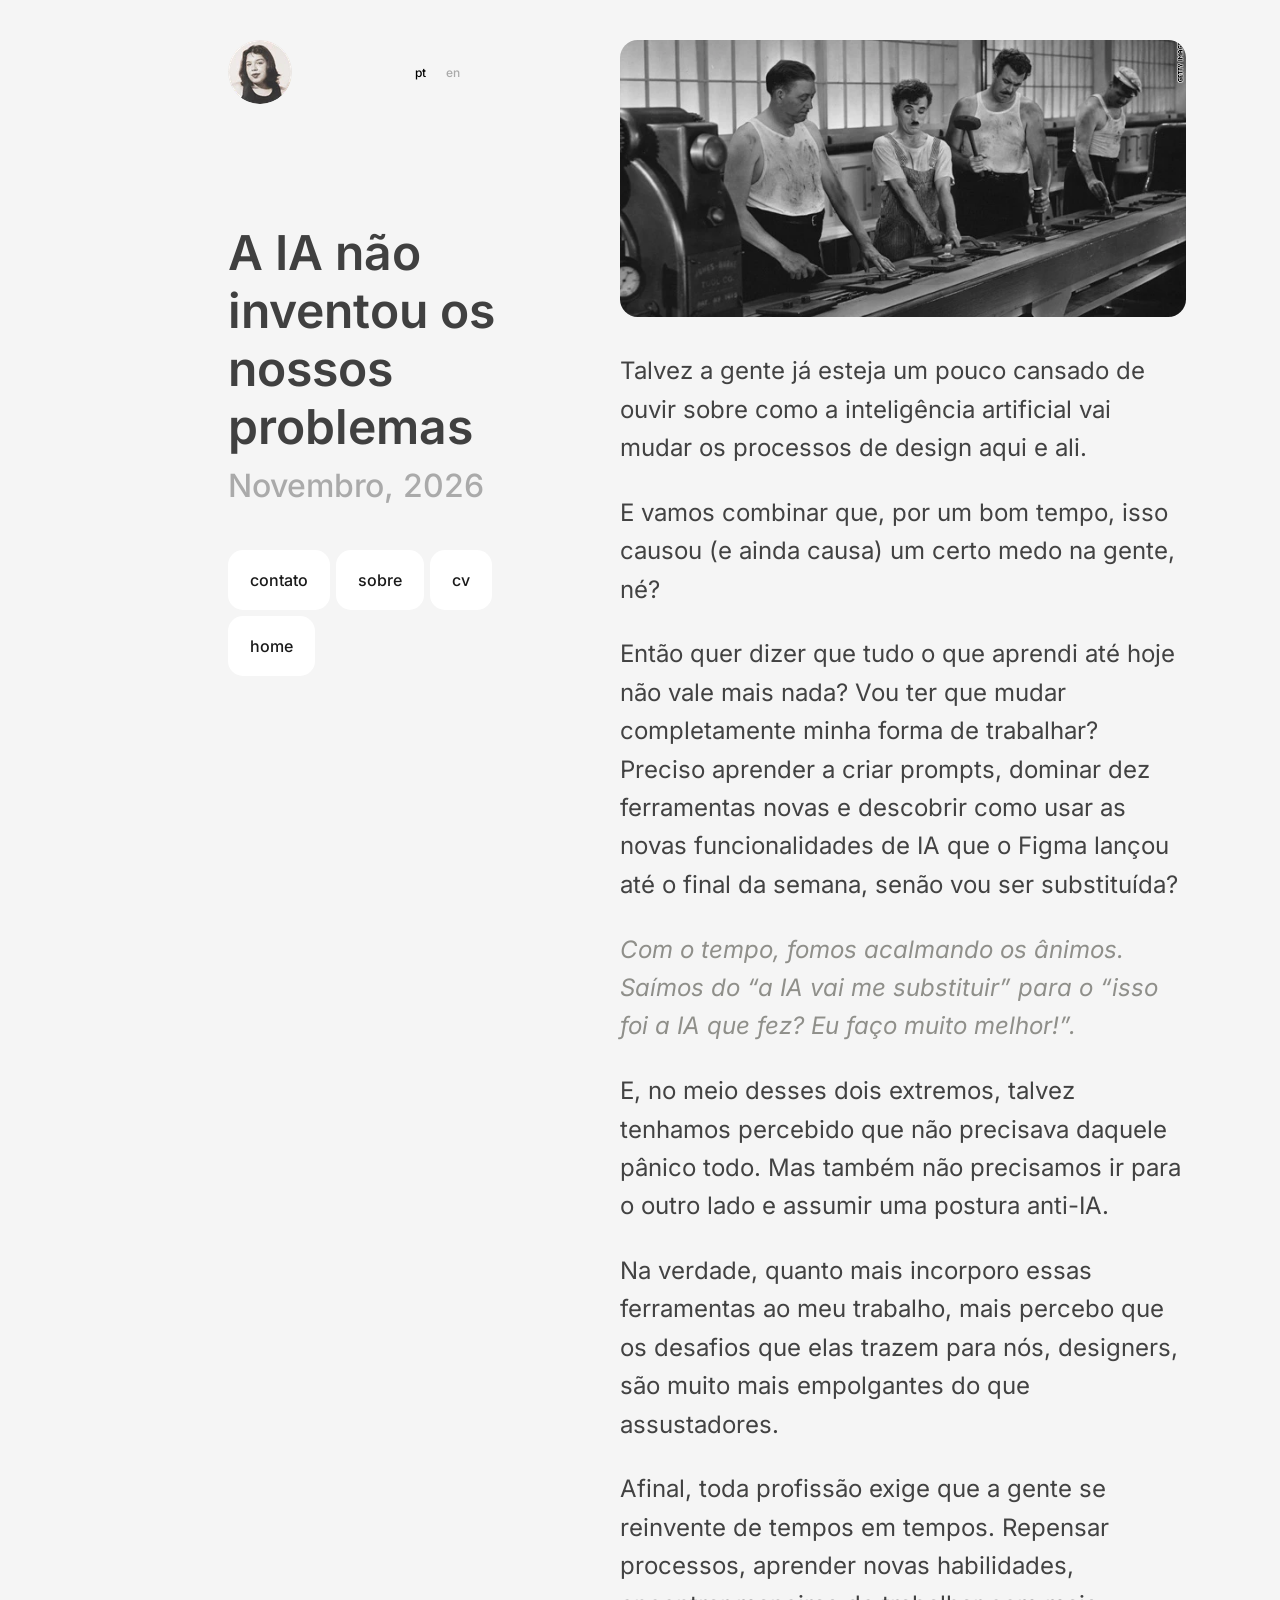
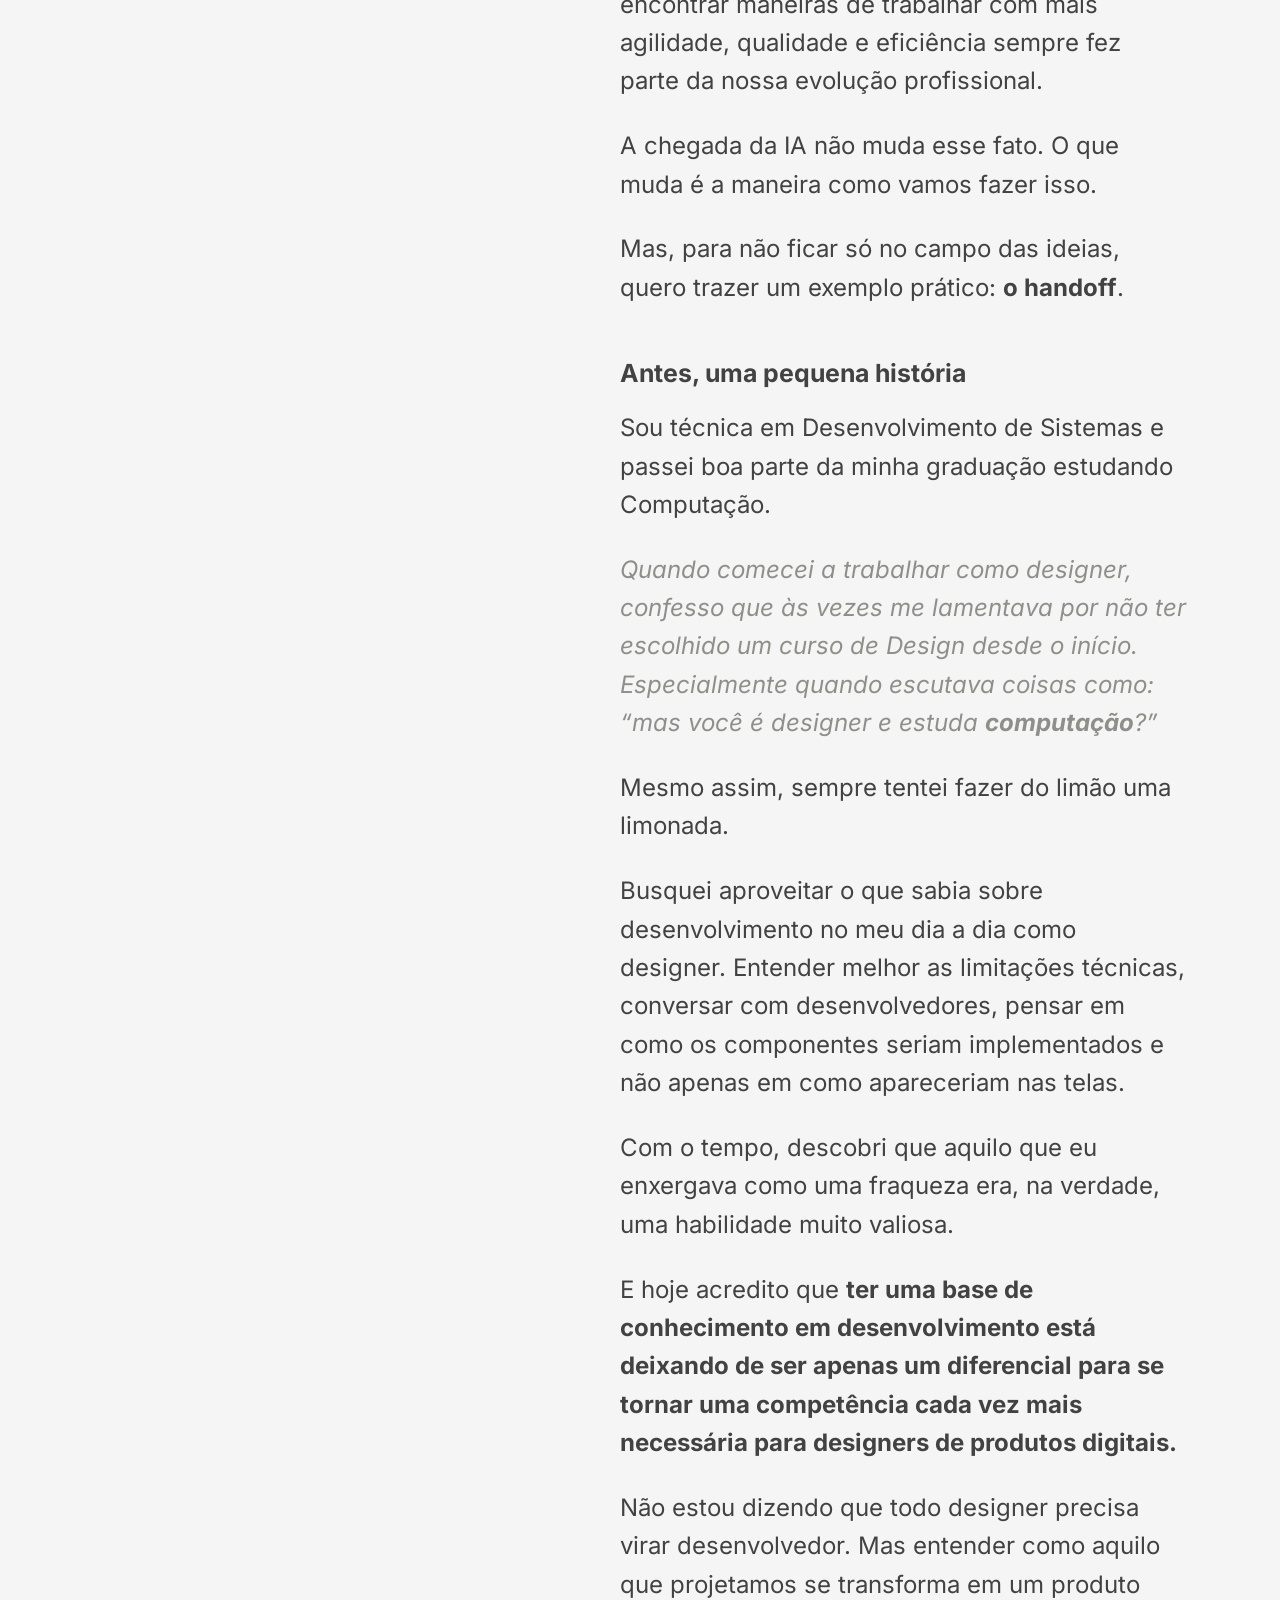
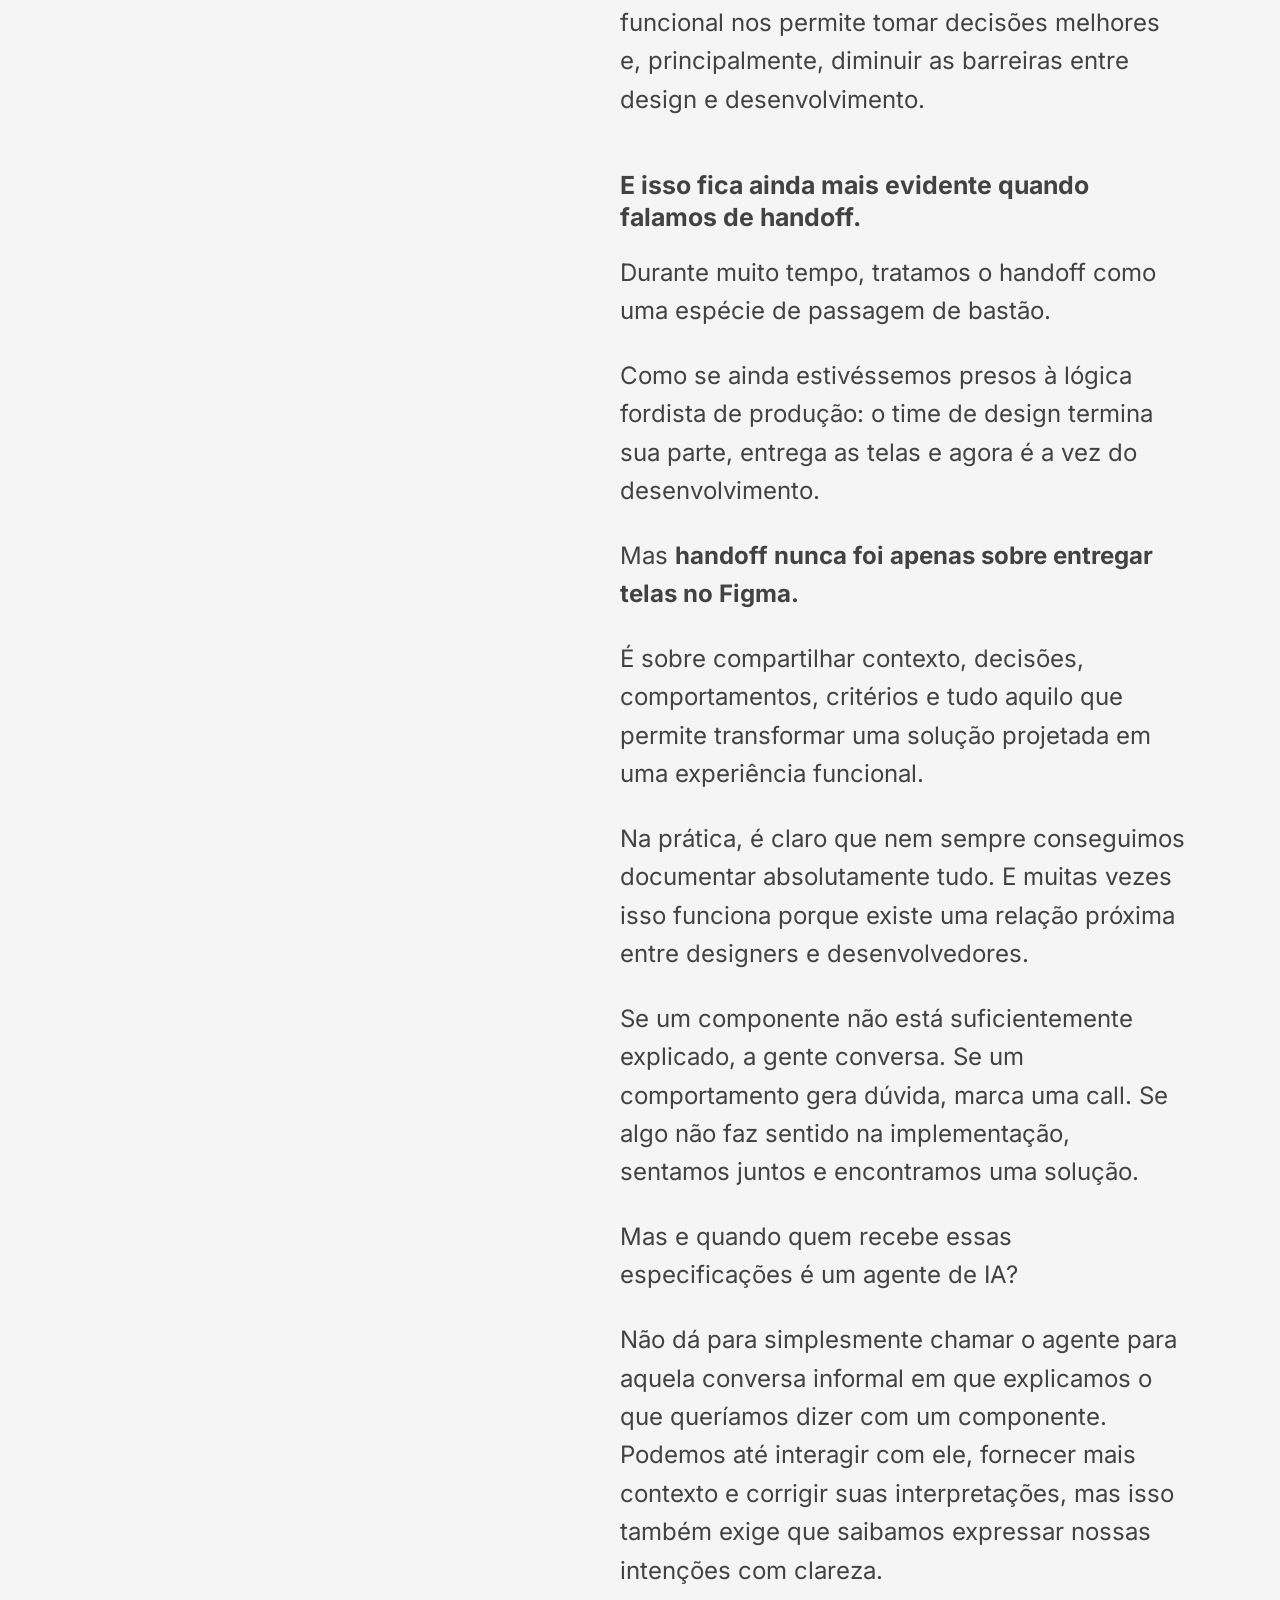
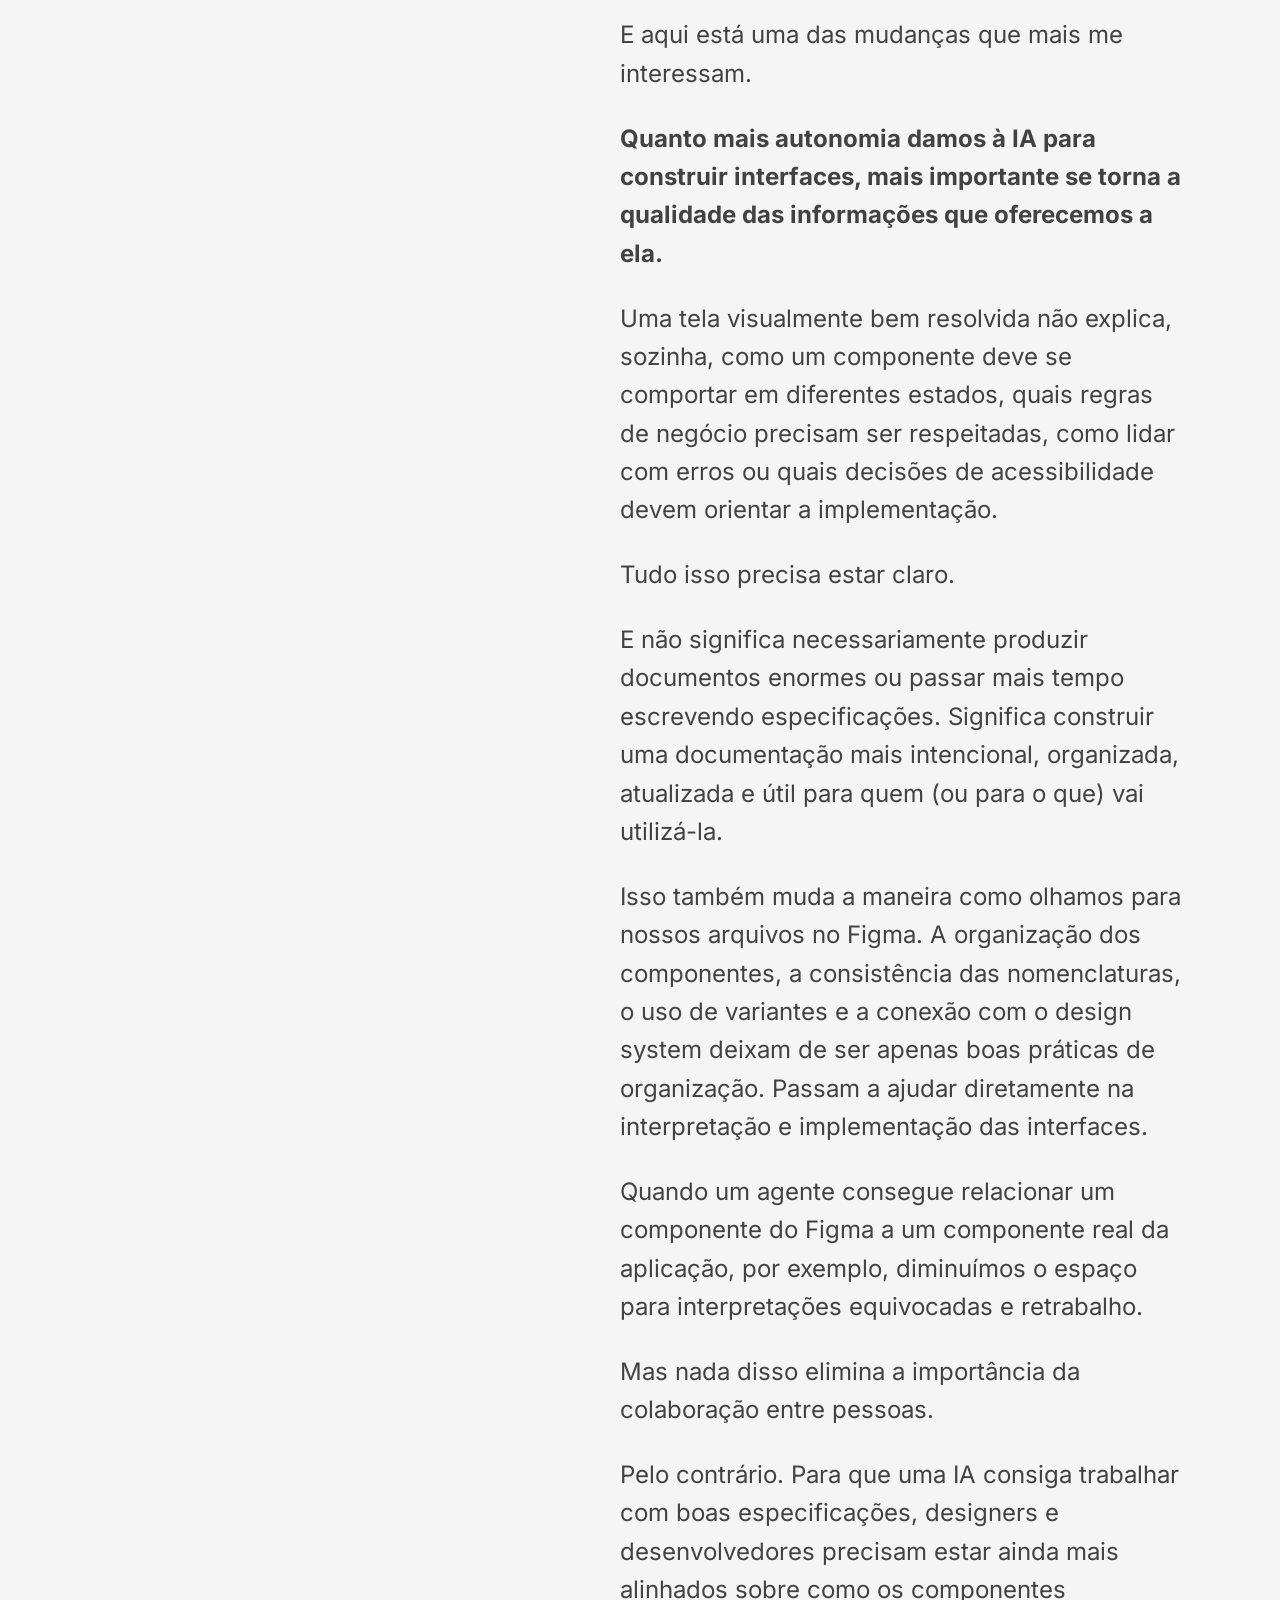
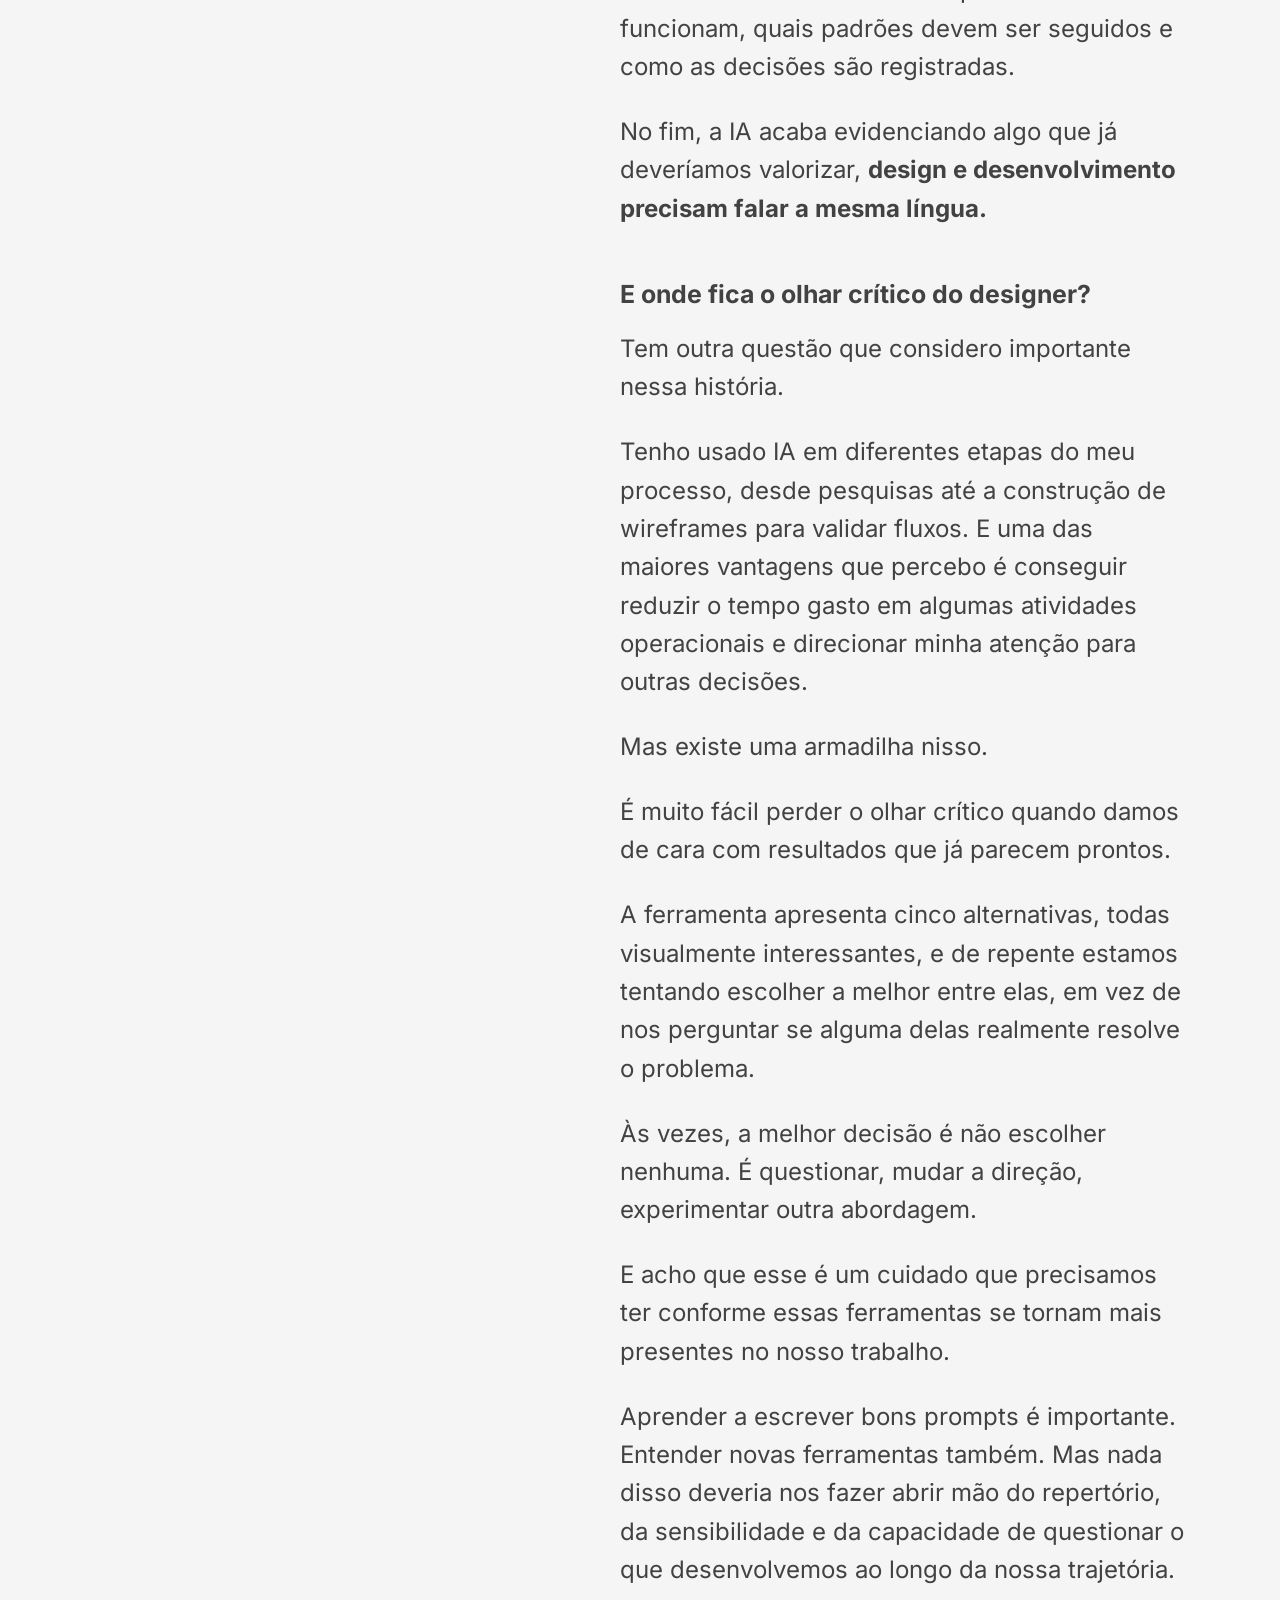
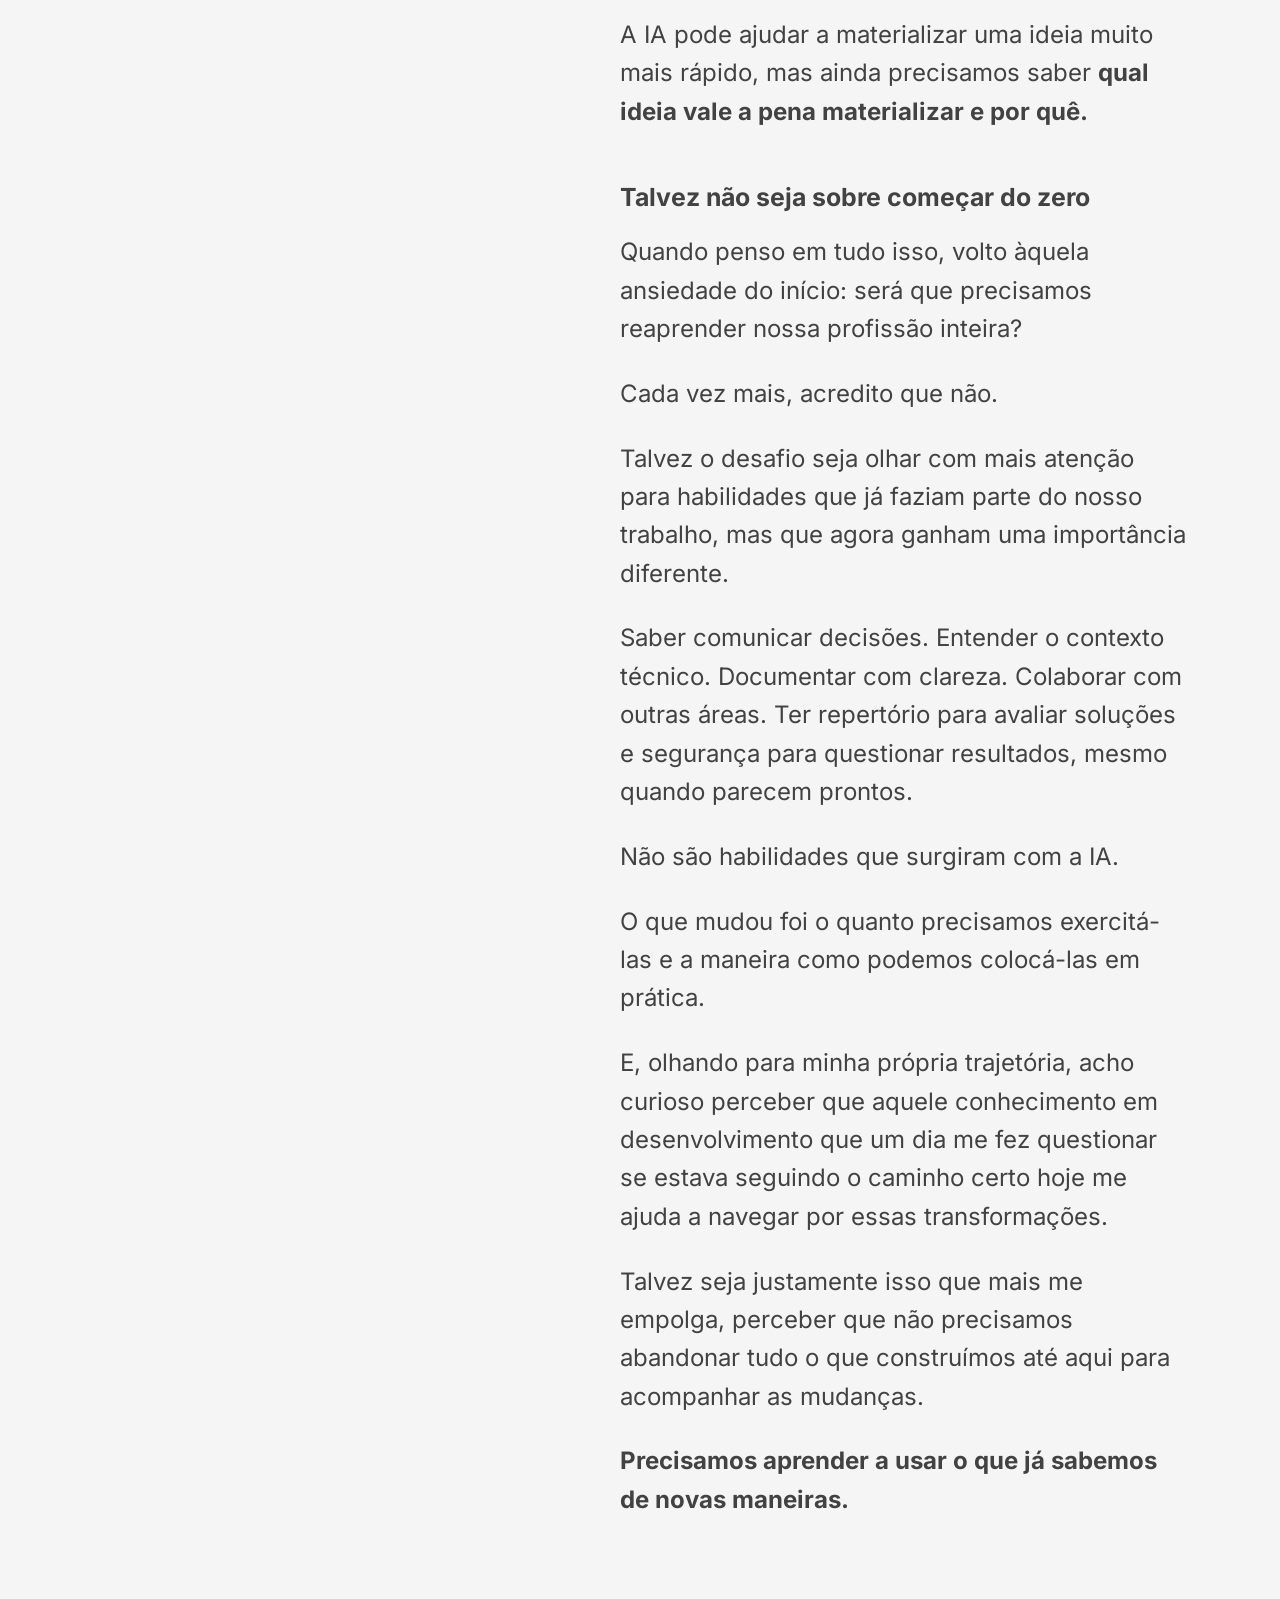
==== commit 5d75569b: "deploy: carloshendvpm/julia-portfolio@3bf99da9276a08151271d2a14e0770f33c595d07" ====
--- a/a-ia-nao-inventou-os-nossos-problemas/index.html
+++ b/a-ia-nao-inventou-os-nossos-problemas/index.html
@@ -2,7 +2,7 @@
       // Liga as animações antes da primeira pintura (evita "piscar" o conteúdo).
       // Com "reduzir movimento" também liga: o CSS deixa só os fades.
       document.documentElement.dataset.motion = '';
-    </script><meta name="astro-view-transitions-enabled" content="true"><meta name="astro-view-transitions-fallback" content="animate"><script type="module" src="/_astro/ClientRouter.astro_astro_type_script_index_0_lang.DsEvlweG.js"></script><link rel="stylesheet" href="/_astro/portfolio.DXXq-jhz.css"><link rel="stylesheet" href="/_astro/Base.nbNS0-gS.css"><style>body:has(.blog-article){background:#f5f5f5}.leitura[data-astro-cid-7nievx76]{color:#424242;justify-self:center;width:75%;min-width:0;padding-block:40px 80px}.voltar-blog[data-astro-cid-7nievx76]{display:none}.capa[data-astro-cid-7nievx76]{aspect-ratio:501/245;border-radius:calc(20 * var(--home-unidade));view-transition-class:blog capa-post;background:#efefef;width:100%;overflow:hidden}.capa-img[data-astro-cid-7nievx76]{object-fit:cover;width:100%;height:100%;display:block}.prosa[data-astro-cid-7nievx76]{margin-top:calc(40 * var(--home-unidade));color:#424242;overflow-wrap:anywhere;font-size:24px;line-height:1.21}.prosa[data-astro-cid-7nievx76] p{margin:0 0 .3em}.prosa[data-astro-cid-7nievx76] p:has(em){margin-top:calc(18 * var(--home-unidade));color:#8f8f8a;font-style:italic}.prosa[data-astro-cid-7nievx76] h2{font-size:calc(28 * var(--home-unidade));margin:1.5em 0 .6em;font-weight:600;line-height:1.15}.prosa[data-astro-cid-7nievx76] h3{font-size:calc(23 * var(--home-unidade));margin:1.3em 0 .5em}.prosa[data-astro-cid-7nievx76] img{border-radius:12px;height:auto;margin:24px auto}.prosa[data-astro-cid-7nievx76] a{text-underline-offset:3px}@media (width<=767px){.leitura[data-astro-cid-7nievx76]{width:calc(100% - 48px);padding:0 0 56px}.voltar-blog[data-astro-cid-7nievx76]{color:#555;margin-bottom:20px;font-size:13px;text-decoration:none;display:inline-block}.prosa[data-astro-cid-7nievx76]{margin-top:28px;font-size:18px}.prosa[data-astro-cid-7nievx76] p:has(em){margin-top:18px}.prosa[data-astro-cid-7nievx76] h2{font-size:24px}.prosa[data-astro-cid-7nievx76] h3{font-size:20px}}
+    </script><meta name="astro-view-transitions-enabled" content="true"><meta name="astro-view-transitions-fallback" content="animate"><script type="module" src="/_astro/ClientRouter.astro_astro_type_script_index_0_lang.DsEvlweG.js"></script><link rel="stylesheet" href="/_astro/portfolio.DXXq-jhz.css"><link rel="stylesheet" href="/_astro/Base.nbNS0-gS.css"><style>body:has(.blog-article){background:#f5f5f5}.leitura[data-astro-cid-7nievx76]{color:#424242;justify-self:center;width:75%;min-width:0;padding-block:40px 80px}.voltar-blog[data-astro-cid-7nievx76]{display:none}.capa[data-astro-cid-7nievx76]{aspect-ratio:501/245;border-radius:calc(20 * var(--home-unidade));view-transition-class:blog capa-post;background:#efefef;width:100%;overflow:hidden}.capa-img[data-astro-cid-7nievx76]{object-fit:cover;width:100%;height:100%;display:block}.prosa[data-astro-cid-7nievx76]{margin-top:calc(40 * var(--home-unidade));color:#424242;overflow-wrap:anywhere;font-size:24px;line-height:1.6}.prosa[data-astro-cid-7nievx76] p{margin:0 0 1.1em}.prosa[data-astro-cid-7nievx76] p:has(em){color:#8f8f8a;font-style:italic}.prosa[data-astro-cid-7nievx76] h2{font-size:calc(28 * var(--home-unidade));margin:2em 0 .8em;font-weight:600;line-height:1.3}.prosa[data-astro-cid-7nievx76] h3{font-size:calc(23 * var(--home-unidade));margin:1.8em 0 .8em;line-height:1.35}.prosa[data-astro-cid-7nievx76] ul,.prosa[data-astro-cid-7nievx76] ol{margin:0 0 1.1em;padding-left:1.4em}.prosa[data-astro-cid-7nievx76] li+li{margin-top:.4em}.prosa[data-astro-cid-7nievx76]>:last-child{margin-bottom:0}.prosa[data-astro-cid-7nievx76] img{border-radius:12px;height:auto;margin:24px auto}.prosa[data-astro-cid-7nievx76] a{text-underline-offset:3px}@media (width<=767px){.leitura[data-astro-cid-7nievx76]{width:calc(100% - 48px);padding:0 0 56px}.voltar-blog[data-astro-cid-7nievx76]{color:#555;margin-bottom:20px;font-size:13px;text-decoration:none;display:inline-block}.prosa[data-astro-cid-7nievx76]{margin-top:28px;font-size:18px}.prosa[data-astro-cid-7nievx76] h2{font-size:24px}.prosa[data-astro-cid-7nievx76] h3{font-size:20px}}
 </style><style>[data-astro-transition-scope="astro-2ei7gu4t-1"] { view-transition-name: post-a-ia-nao-inventou-os-nossos-problemas; }@layer astro { ::view-transition-old(post-a-ia-nao-inventou-os-nossos-problemas) { 
 	animation-duration: 180ms;
 	animation-timing-function: cubic-bezier(0.76, 0, 0.24, 1);
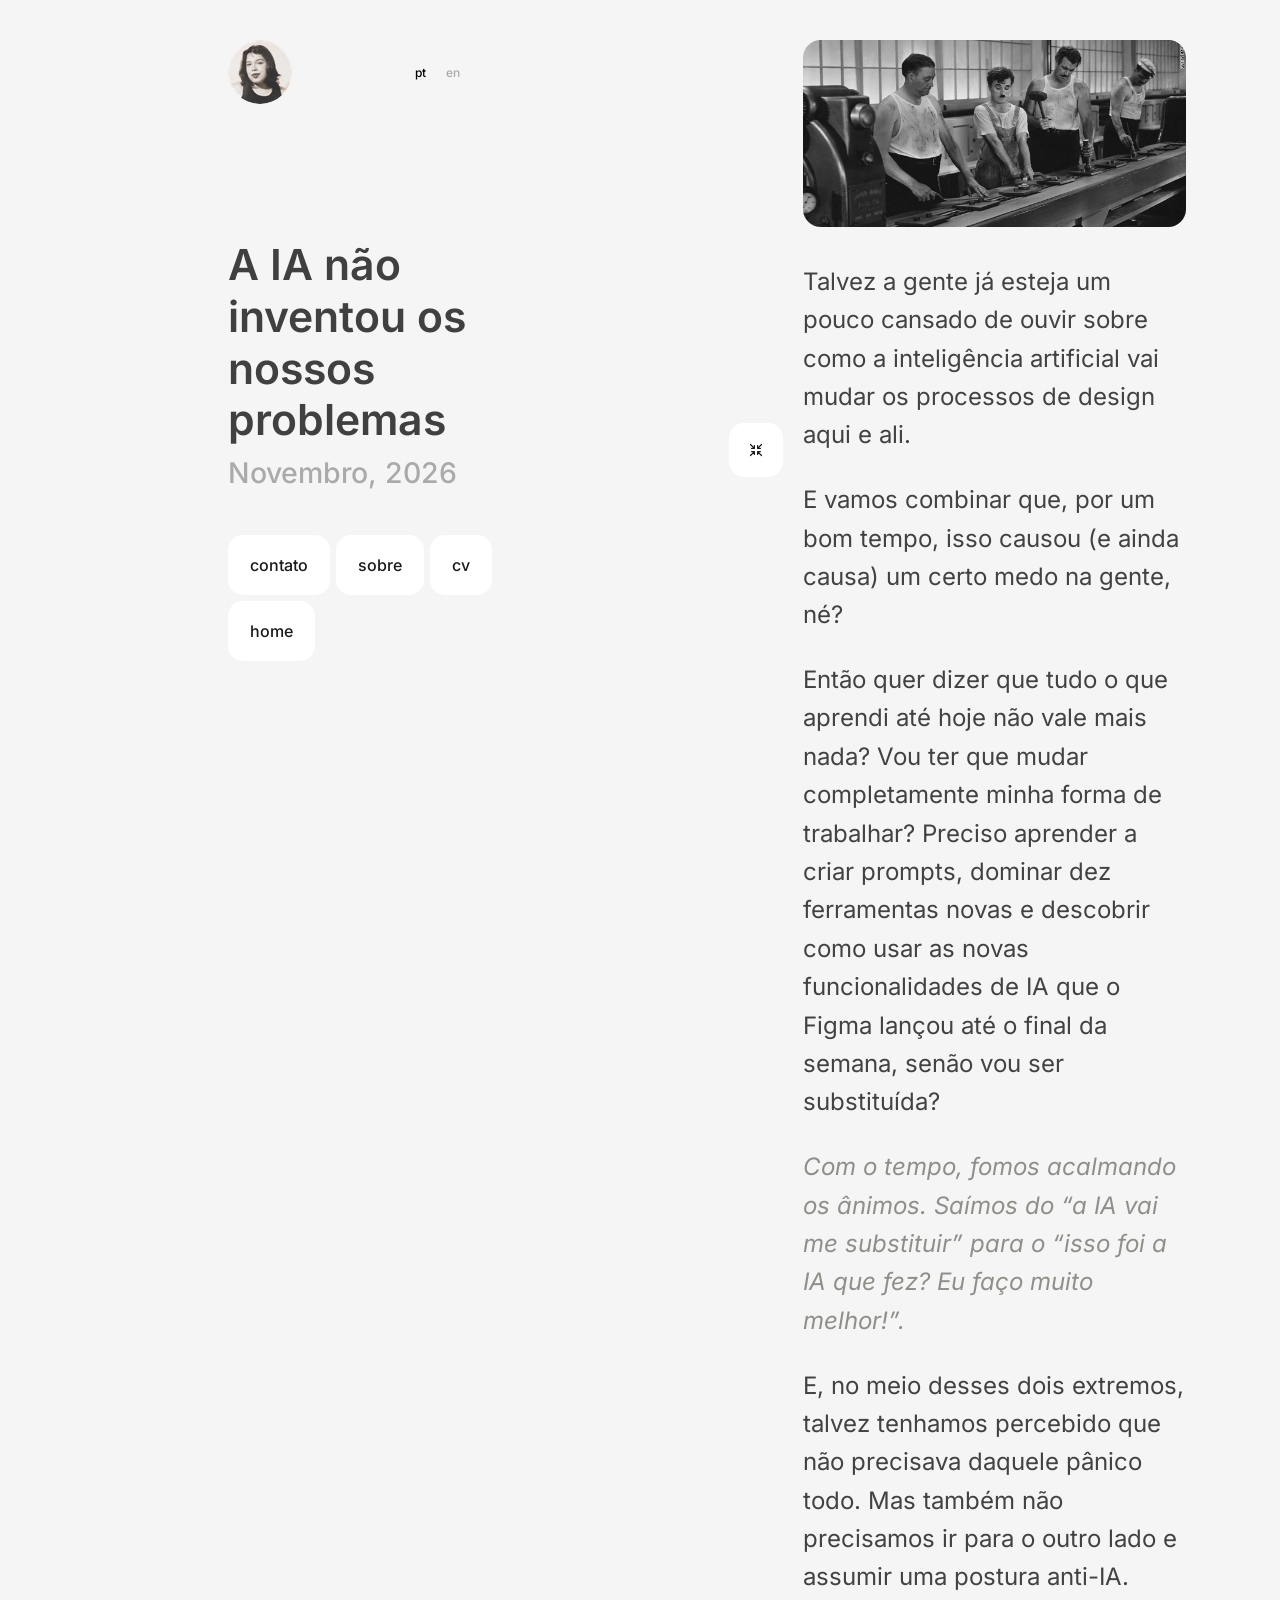
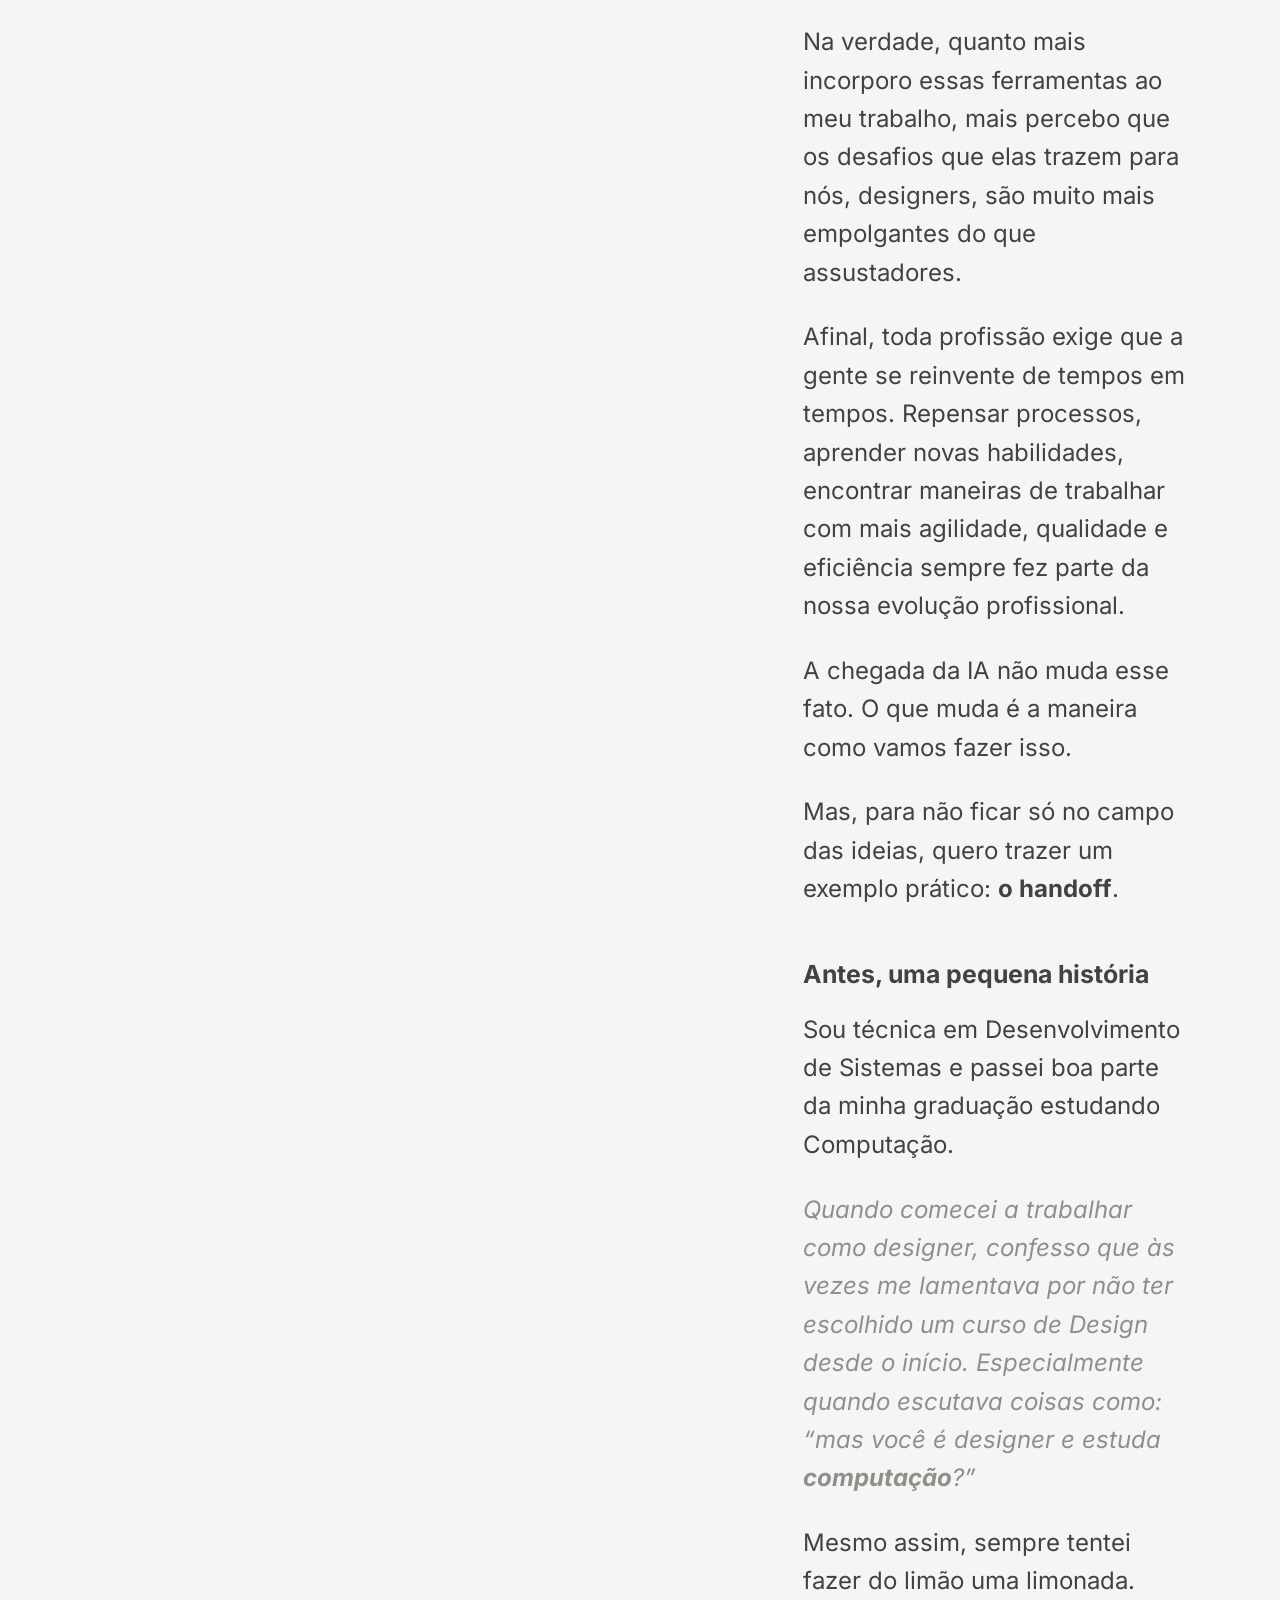
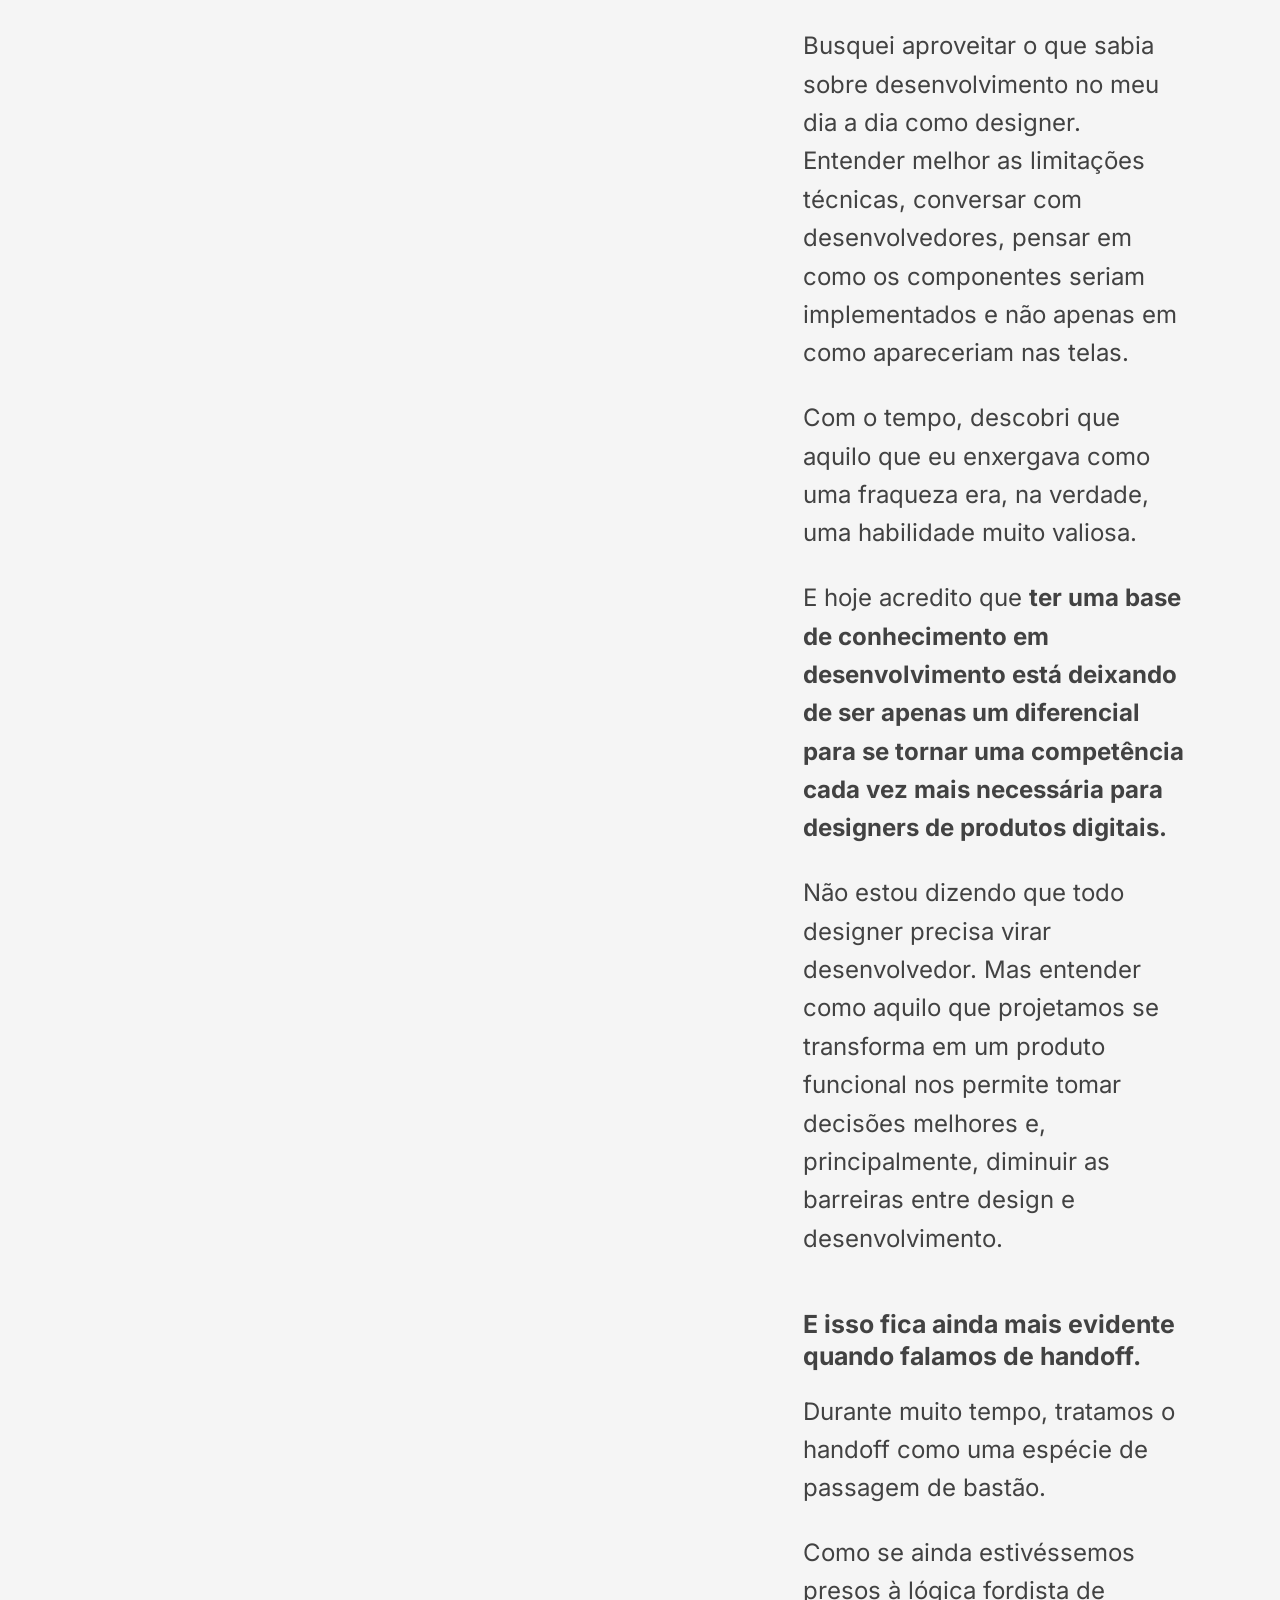
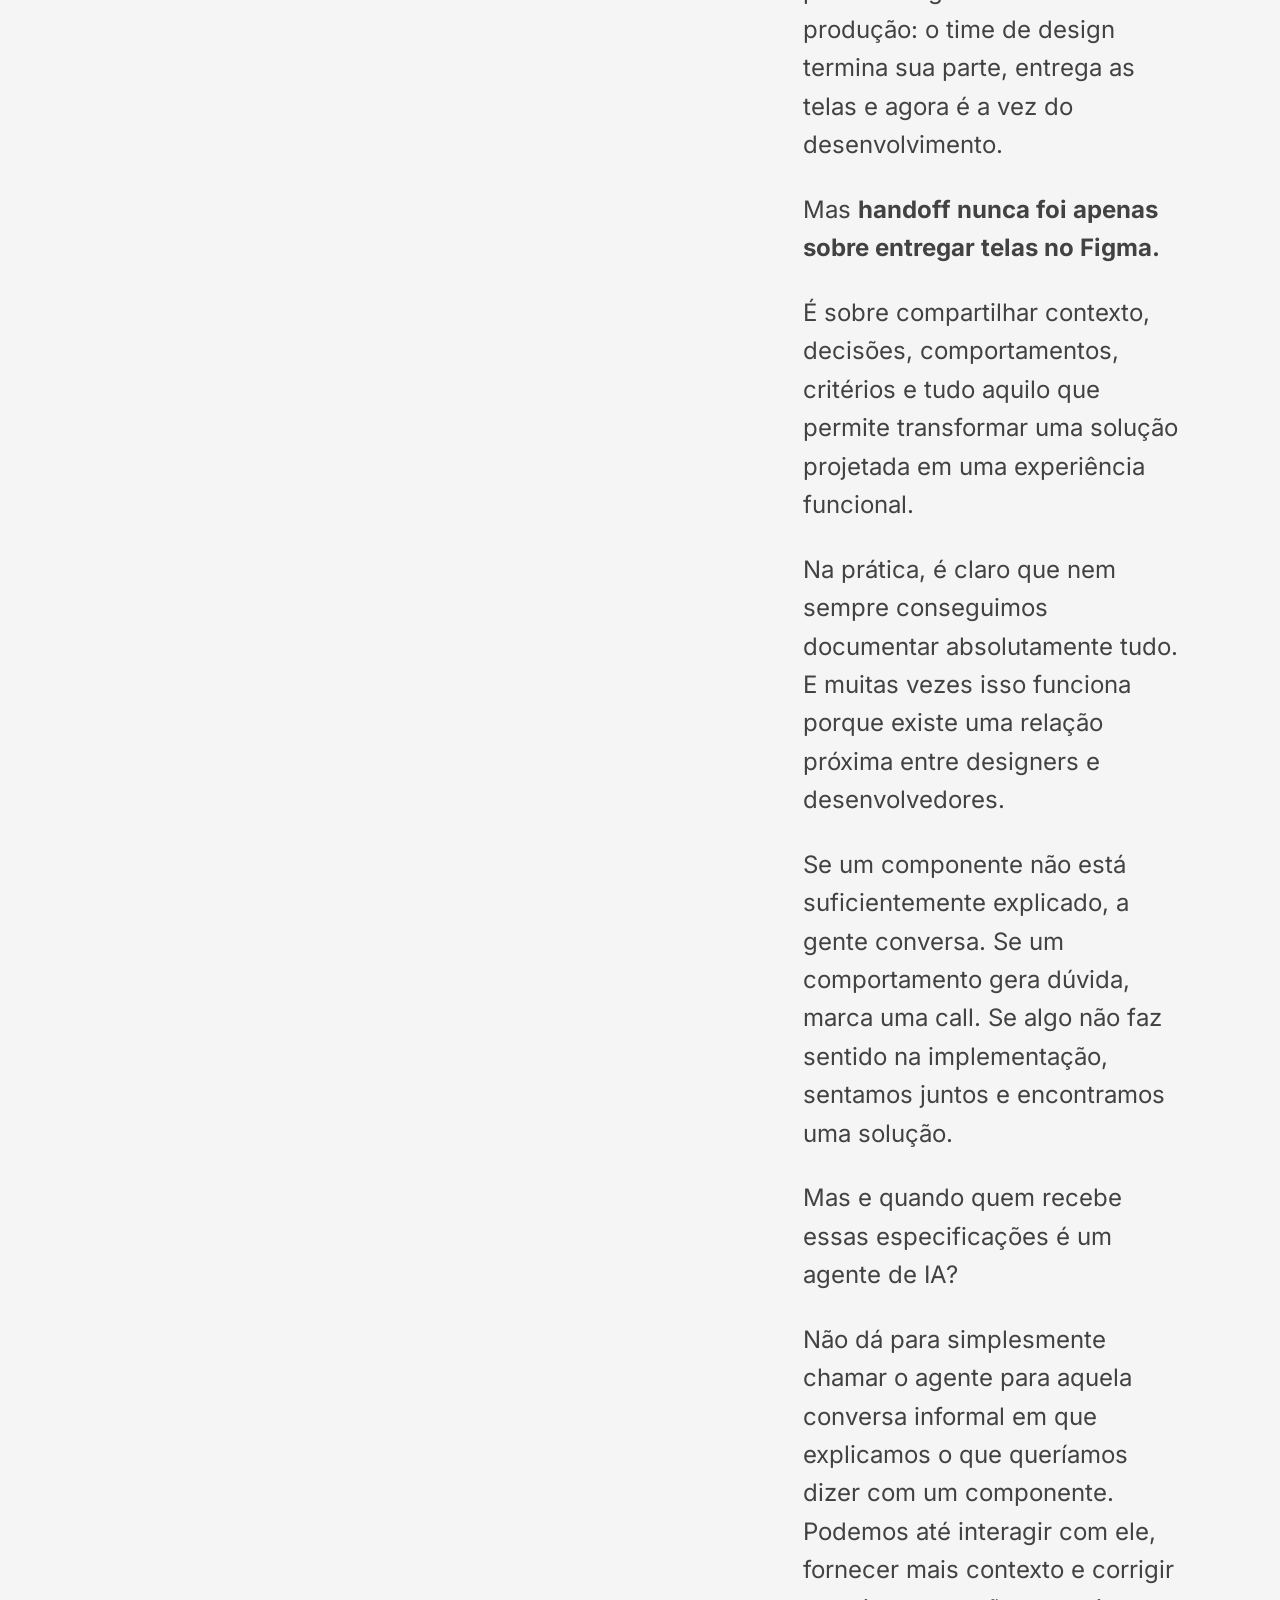
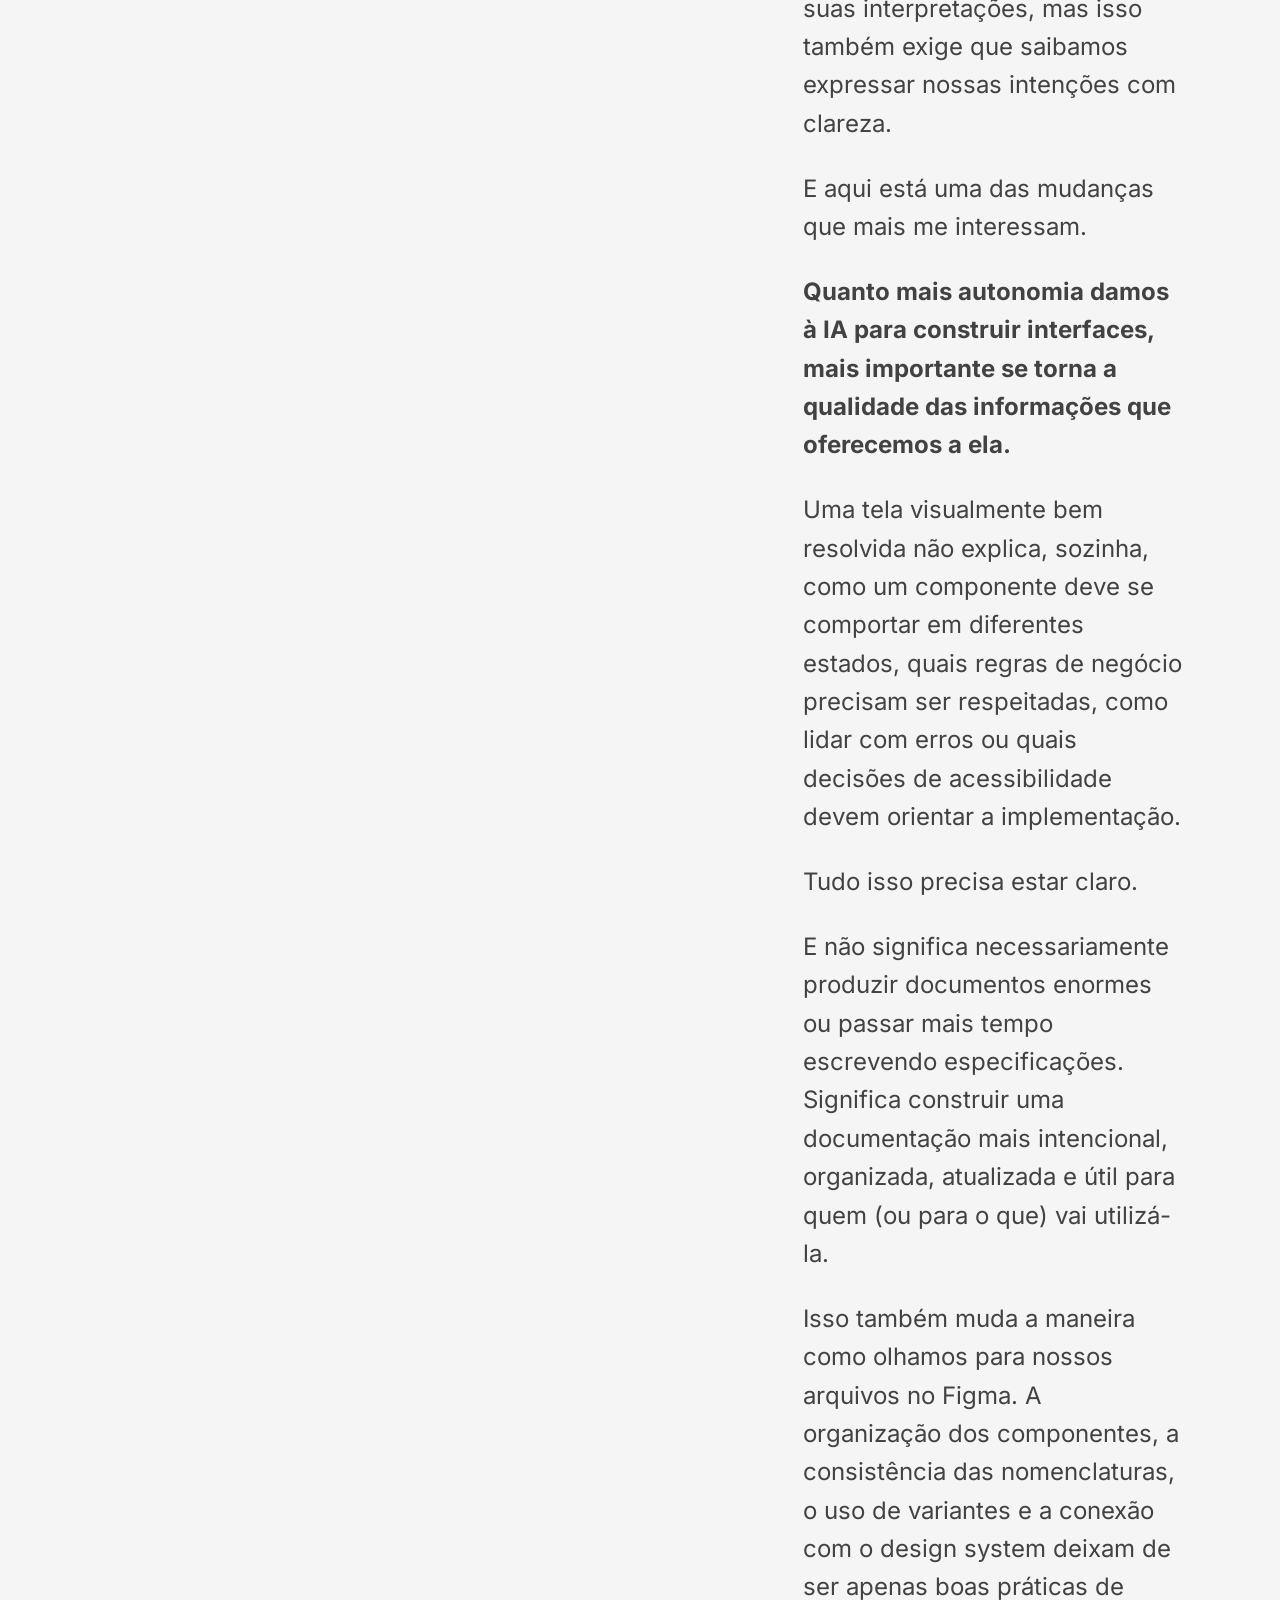
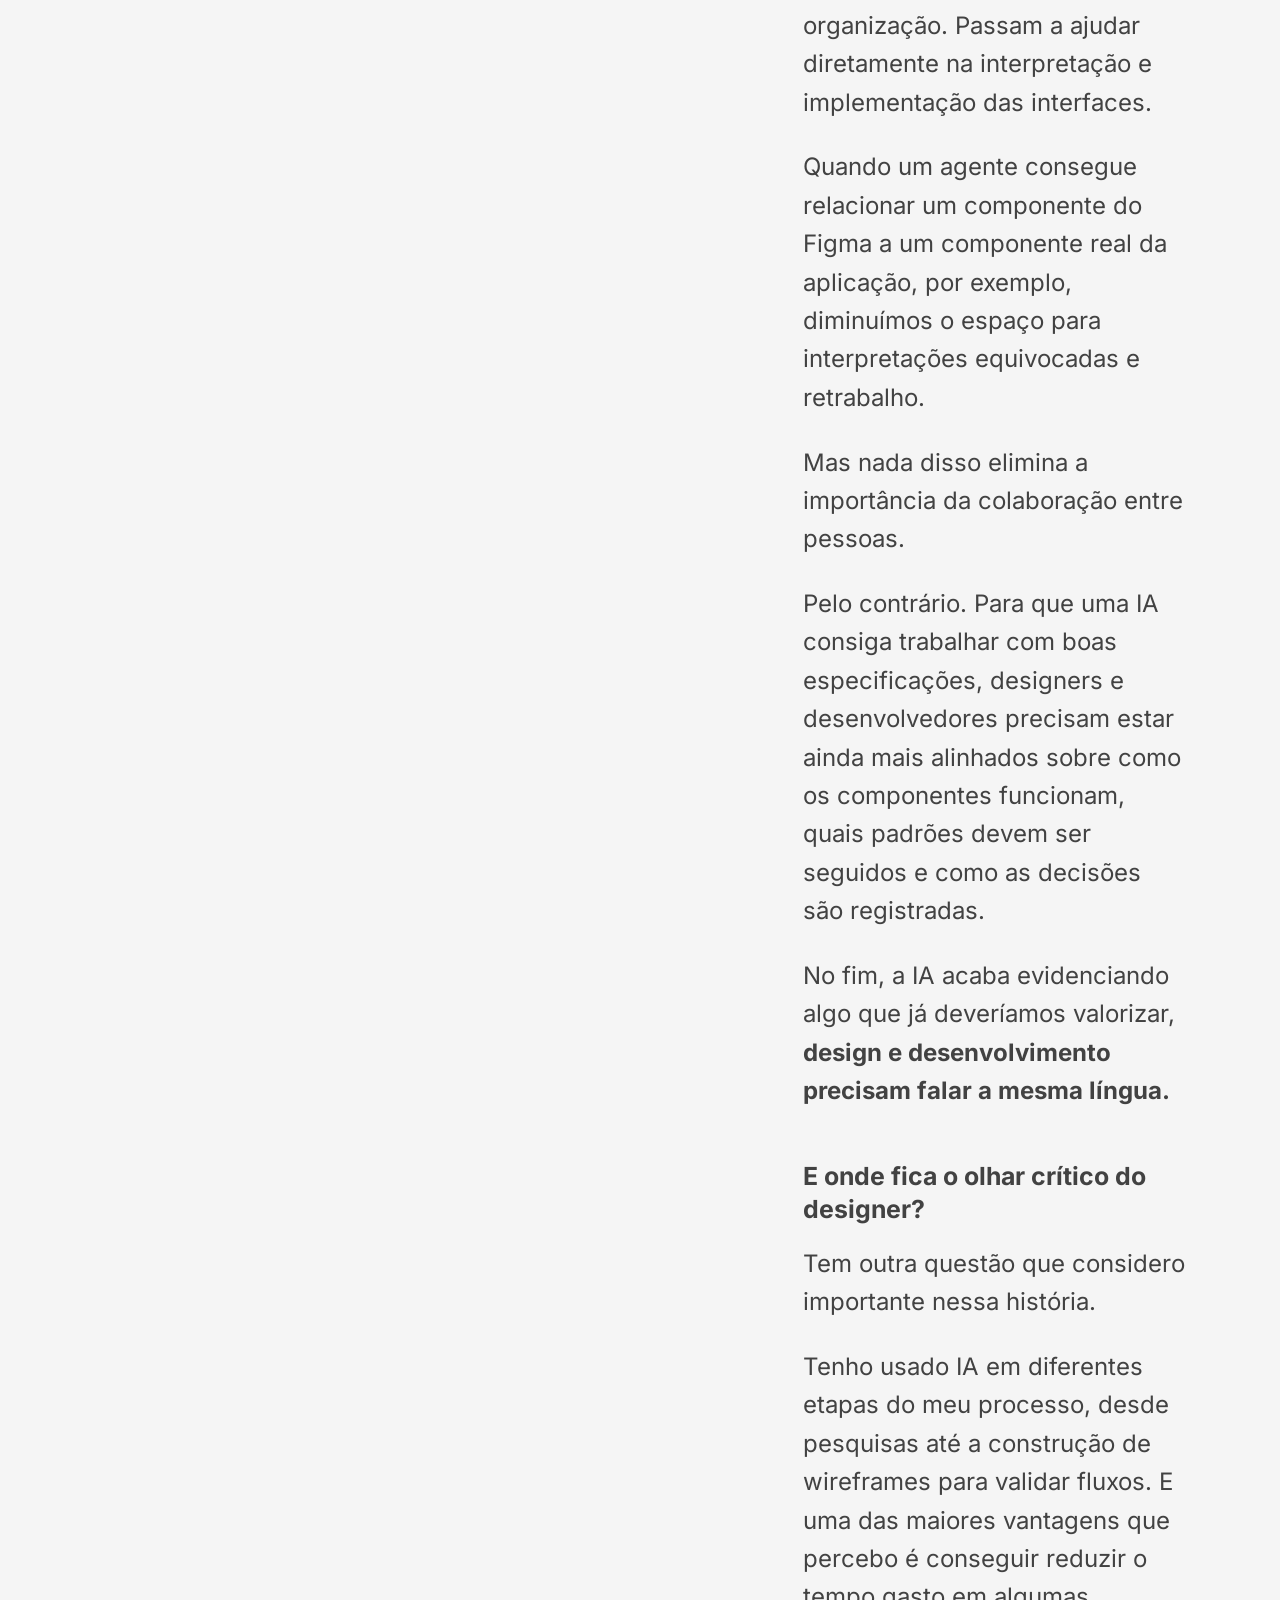
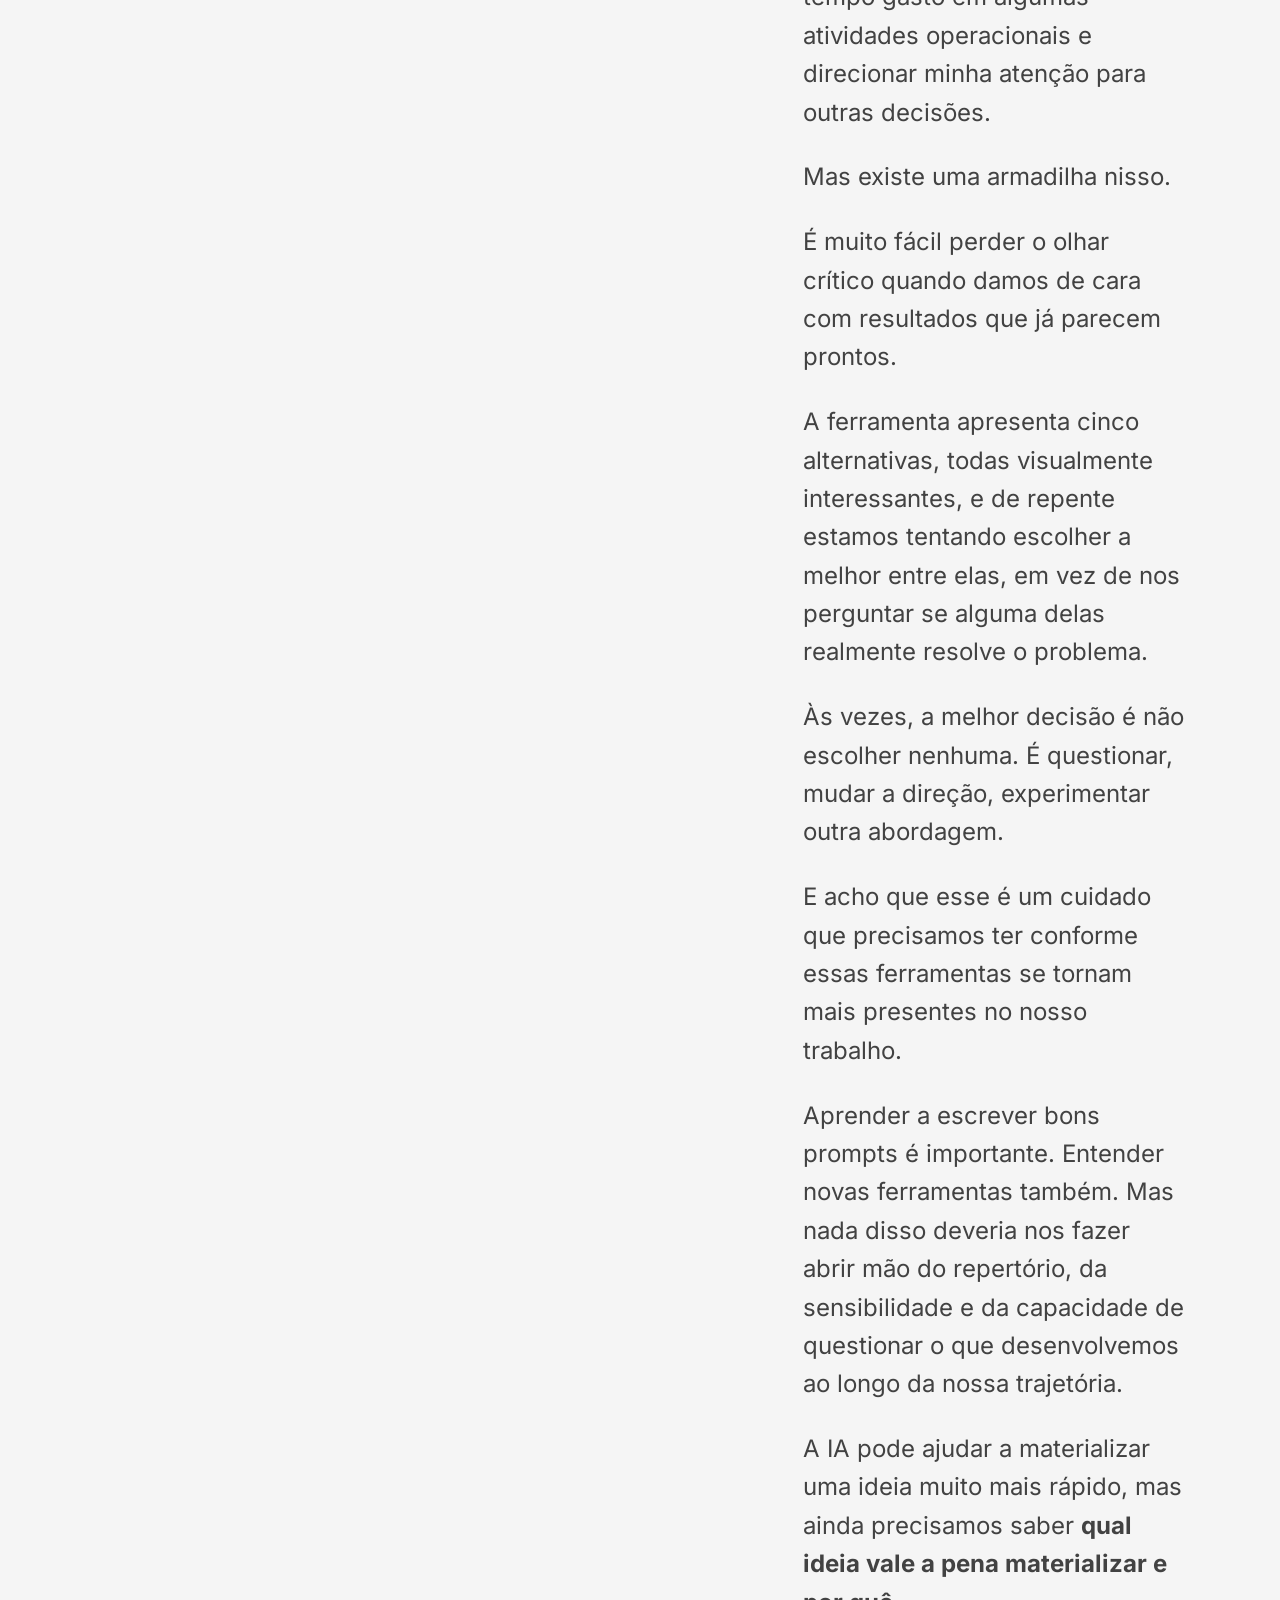
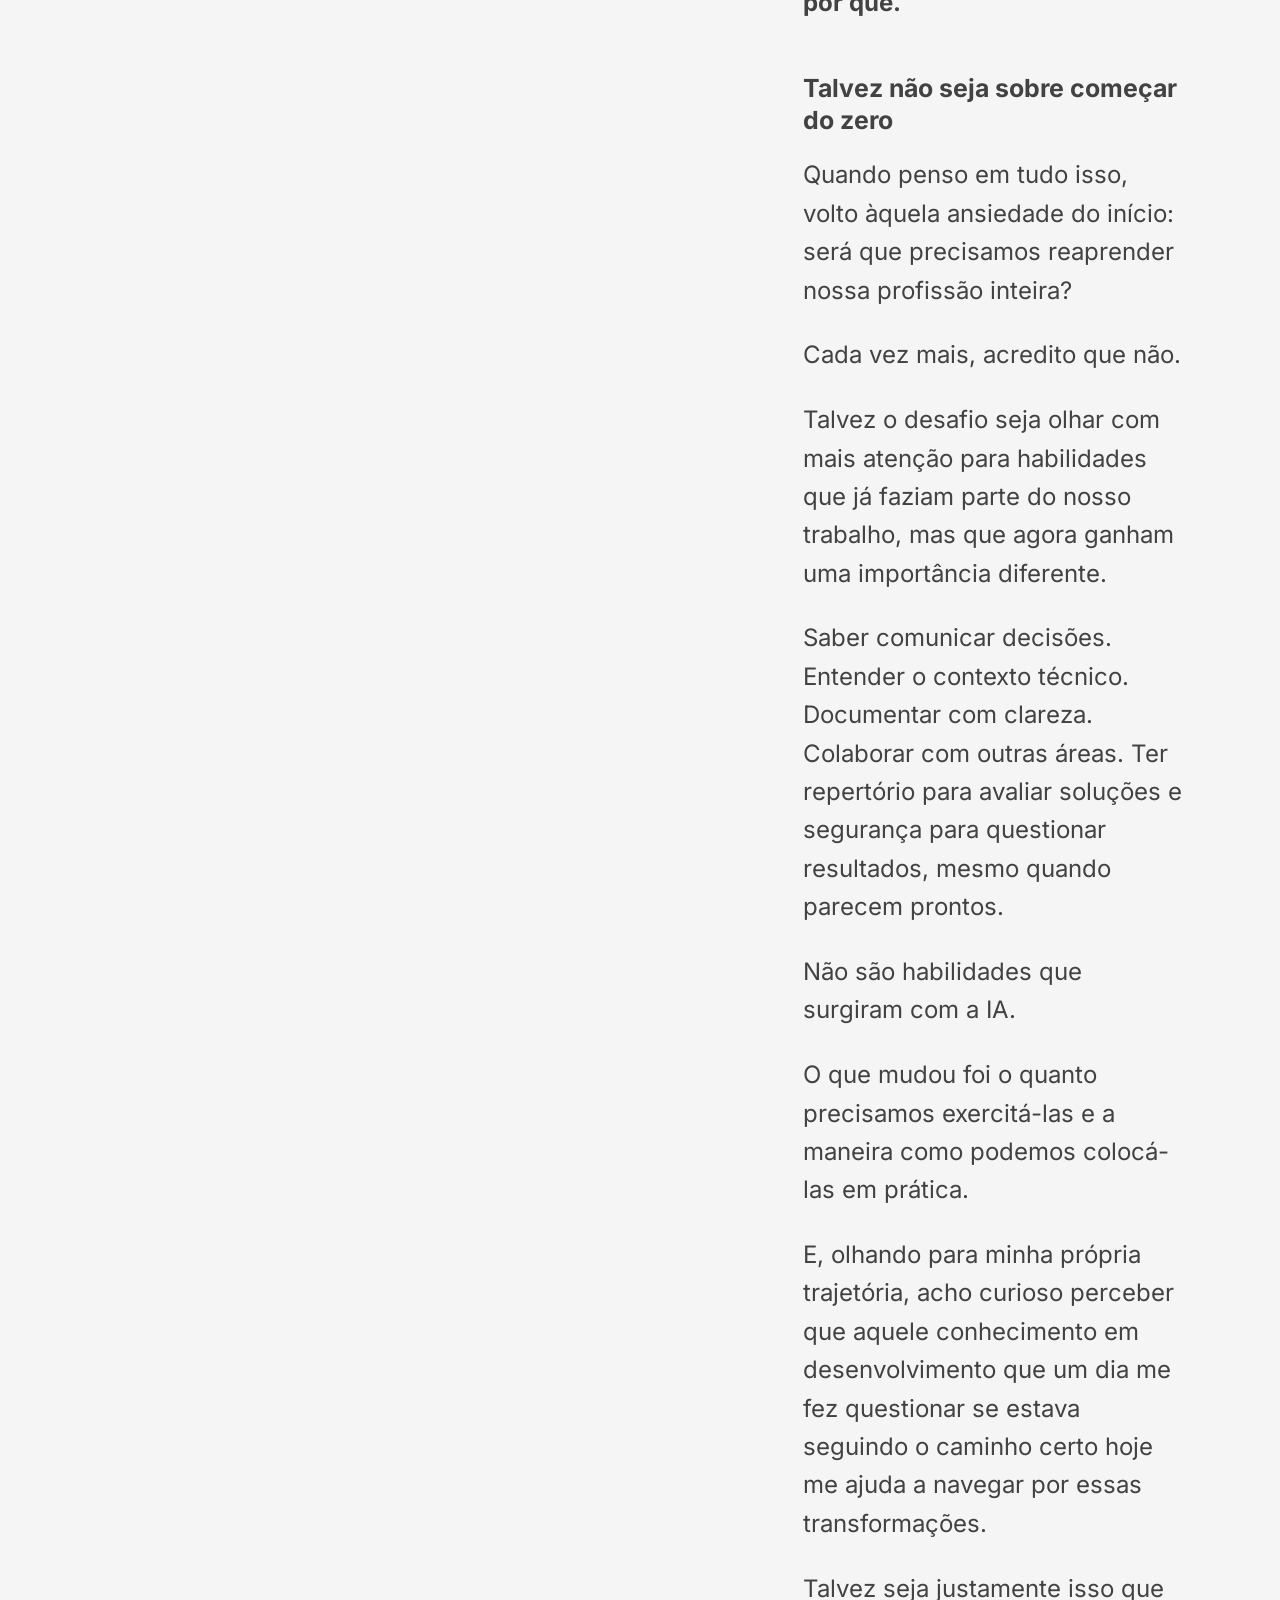
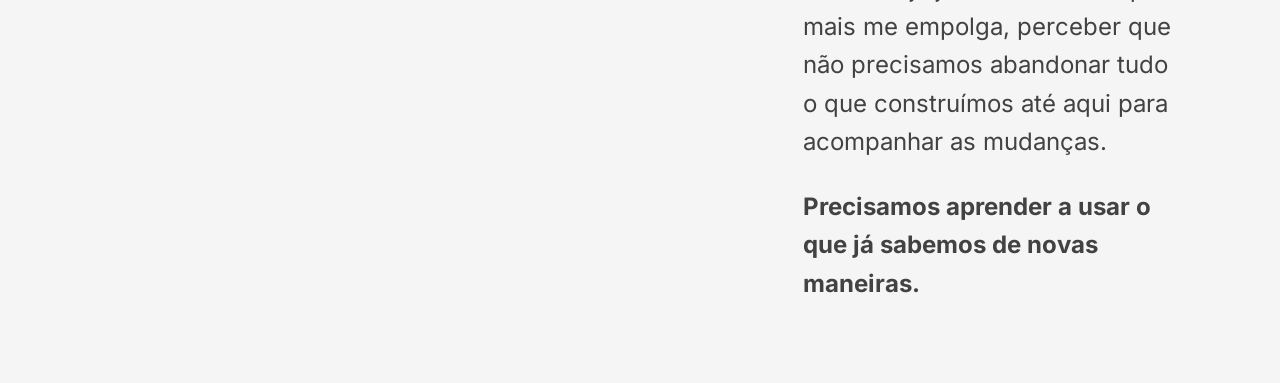
==== commit 8c664201: "deploy: carloshendvpm/julia-portfolio@14ba3fc574f44d45f21b6c44241088cc1cd9c65b" ====
--- a/a-ia-nao-inventou-os-nossos-problemas/index.html
+++ b/a-ia-nao-inventou-os-nossos-problemas/index.html
@@ -2,7 +2,8 @@
       // Liga as animações antes da primeira pintura (evita "piscar" o conteúdo).
       // Com "reduzir movimento" também liga: o CSS deixa só os fades.
       document.documentElement.dataset.motion = '';
-    </script><meta name="astro-view-transitions-enabled" content="true"><meta name="astro-view-transitions-fallback" content="animate"><script type="module" src="/_astro/ClientRouter.astro_astro_type_script_index_0_lang.DsEvlweG.js"></script><link rel="stylesheet" href="/_astro/portfolio.DXXq-jhz.css"><link rel="stylesheet" href="/_astro/Base.nbNS0-gS.css"><style>body:has(.blog-article){background:#f5f5f5}.leitura[data-astro-cid-7nievx76]{color:#424242;justify-self:center;width:75%;min-width:0;padding-block:40px 80px}.voltar-blog[data-astro-cid-7nievx76]{display:none}.capa[data-astro-cid-7nievx76]{aspect-ratio:501/245;border-radius:calc(20 * var(--home-unidade));view-transition-class:blog capa-post;background:#efefef;width:100%;overflow:hidden}.capa-img[data-astro-cid-7nievx76]{object-fit:cover;width:100%;height:100%;display:block}.prosa[data-astro-cid-7nievx76]{margin-top:calc(40 * var(--home-unidade));color:#424242;overflow-wrap:anywhere;font-size:24px;line-height:1.6}.prosa[data-astro-cid-7nievx76] p{margin:0 0 1.1em}.prosa[data-astro-cid-7nievx76] p:has(em){color:#8f8f8a;font-style:italic}.prosa[data-astro-cid-7nievx76] h2{font-size:calc(28 * var(--home-unidade));margin:2em 0 .8em;font-weight:600;line-height:1.3}.prosa[data-astro-cid-7nievx76] h3{font-size:calc(23 * var(--home-unidade));margin:1.8em 0 .8em;line-height:1.35}.prosa[data-astro-cid-7nievx76] ul,.prosa[data-astro-cid-7nievx76] ol{margin:0 0 1.1em;padding-left:1.4em}.prosa[data-astro-cid-7nievx76] li+li{margin-top:.4em}.prosa[data-astro-cid-7nievx76]>:last-child{margin-bottom:0}.prosa[data-astro-cid-7nievx76] img{border-radius:12px;height:auto;margin:24px auto}.prosa[data-astro-cid-7nievx76] a{text-underline-offset:3px}@media (width<=767px){.leitura[data-astro-cid-7nievx76]{width:calc(100% - 48px);padding:0 0 56px}.voltar-blog[data-astro-cid-7nievx76]{color:#555;margin-bottom:20px;font-size:13px;text-decoration:none;display:inline-block}.prosa[data-astro-cid-7nievx76]{margin-top:28px;font-size:18px}.prosa[data-astro-cid-7nievx76] h2{font-size:24px}.prosa[data-astro-cid-7nievx76] h3{font-size:20px}}
+    </script><meta name="astro-view-transitions-enabled" content="true"><meta name="astro-view-transitions-fallback" content="animate"><script type="module" src="/_astro/ClientRouter.astro_astro_type_script_index_0_lang.DsEvlweG.js"></script><link rel="stylesheet" href="/_astro/portfolio.BgeKsDeW.css"><link rel="stylesheet" href="/_astro/Base.nbNS0-gS.css"><style>.minimizar[data-astro-cid-ylwqc35x]{z-index:10;right:calc(var(--case-margem) + var(--card-largura) + 20px);color:#1a1a1a;width:54px;height:54px;transition:background-color var(--dur-hover) ease, scale var(--dur-hover) var(--ease-saida);background:#fff;border-radius:15px;justify-content:center;align-items:center;padding:20px;display:flex;position:absolute;top:50svh;translate:0 -50%}.minimizar-post[data-astro-cid-ylwqc35x]{top:0;right:calc(100% + 20px);translate:none}.minimizar[data-astro-cid-ylwqc35x] svg[data-astro-cid-ylwqc35x]{flex-shrink:0;width:14px;height:14px}.minimizar[data-astro-cid-ylwqc35x]:hover{background:#e8e8e8}.minimizar[data-astro-cid-ylwqc35x]:active{scale:.96}.minimizar[data-astro-cid-ylwqc35x]:focus-visible{outline:2px solid var(--case-links,#424242);outline-offset:4px}@media (width<=767px){.minimizar[data-astro-cid-ylwqc35x]{position:fixed;inset:auto 24px 24px auto;translate:none;box-shadow:0 2px 16px #0000001f}}@media (prefers-reduced-motion:reduce){.minimizar[data-astro-cid-ylwqc35x]{transition:none}.minimizar[data-astro-cid-ylwqc35x]:active{scale:none}}
+body:has(.blog-article){background:#f5f5f5}.leitura[data-astro-cid-7nievx76]{color:#424242;justify-self:center;width:100%;min-width:0;padding-block:40px 80px}.fechar-post[data-astro-cid-7nievx76]{z-index:10;height:0;position:sticky;top:calc(50svh - 27px)}.capa[data-astro-cid-7nievx76]{aspect-ratio:501/245;border-radius:calc(20 * var(--home-unidade));view-transition-class:blog capa-post;background:#efefef;width:100%;overflow:hidden}.capa-img[data-astro-cid-7nievx76]{object-fit:cover;width:100%;height:100%;display:block}.prosa[data-astro-cid-7nievx76]{margin-top:calc(40 * var(--home-unidade));color:#424242;overflow-wrap:anywhere;font-size:24px;line-height:1.6}.prosa[data-astro-cid-7nievx76] p{margin:0 0 1.1em}.prosa[data-astro-cid-7nievx76] p:has(em){color:#8f8f8a;font-style:italic}.prosa[data-astro-cid-7nievx76] h2{font-size:calc(28 * var(--home-unidade));margin:2em 0 .8em;font-weight:600;line-height:1.3}.prosa[data-astro-cid-7nievx76] h3{font-size:calc(23 * var(--home-unidade));margin:1.8em 0 .8em;line-height:1.35}.prosa[data-astro-cid-7nievx76] ul,.prosa[data-astro-cid-7nievx76] ol{margin:0 0 1.1em;padding-left:1.4em}.prosa[data-astro-cid-7nievx76] li+li{margin-top:.4em}.prosa[data-astro-cid-7nievx76]>:last-child{margin-bottom:0}.prosa[data-astro-cid-7nievx76] img{border-radius:12px;height:auto;margin:24px auto}.prosa[data-astro-cid-7nievx76] a{text-underline-offset:3px}@media (width<=767px){.leitura[data-astro-cid-7nievx76]{width:calc(100% - 48px);padding:0 0 102px}.fechar-post[data-astro-cid-7nievx76]{position:static}.prosa[data-astro-cid-7nievx76]{margin-top:28px;font-size:18px}.prosa[data-astro-cid-7nievx76] h2{font-size:24px}.prosa[data-astro-cid-7nievx76] h3{font-size:20px}}
 </style><style>[data-astro-transition-scope="astro-2ei7gu4t-1"] { view-transition-name: post-a-ia-nao-inventou-os-nossos-problemas; }@layer astro { ::view-transition-old(post-a-ia-nao-inventou-os-nossos-problemas) { 
 	animation-duration: 180ms;
 	animation-timing-function: cubic-bezier(0.76, 0, 0.24, 1);
@@ -147,7 +148,7 @@
 	animation-duration: 180ms;
 	animation-timing-function: cubic-bezier(0.76, 0, 0.24, 1);
 	animation-fill-mode: both;
-	animation-name: astroFadeIn; }</style></head><body><main class="portfolio-layout blog-article" data-astro-cid-7nievx76><aside class="sidebar sidebar-blog" data-astro-cid-wv7whodv><div class="perfil" data-astro-cid-wv7whodv><div data-astro-transition-scope="astro-ebr5bgye-2" class="topo" data-astro-cid-wv7whodv><a class="avatar-link" href="https://julialopes.site/" aria-label="Voltar à página inicial" title="Voltar à página inicial" data-astro-cid-wv7whodv><img src="/_astro/perfil.vn4D8uLt_1SOUTe.webp" alt loading="eager" data-astro-cid-wv7whodv="true" decoding="async" width="64" height="64" class="avatar"></a><nav class="idiomas inline" aria-label="Idioma" data-astro-cid-zh35qibh><span class="atual" aria-current="true" data-astro-cid-zh35qibh>pt</span><a href="/en/a-ia-nao-inventou-os-nossos-problemas/" hreflang="en" lang="en" data-astro-cid-zh35qibh>en</a></nav></div><div data-astro-transition-scope="astro-uwfzphvb-3" class="apresentacao" data-astro-cid-wv7whodv><div class="textos" data-astro-cid-wv7whodv><h1 class="nome" data-astro-cid-wv7whodv>A IA não inventou os nossos problemas</h1><p class="bio" data-astro-cid-wv7whodv>Novembro, 2026</p></div></div></div><nav data-astro-transition-scope="astro-uesctiyb-4" class="links" aria-label="Contato" data-astro-cid-wv7whodv><a href="mailto:lopesfariasjulia@gmail.com" class="link-anim" rel="noopener" data-astro-cid-wv7whodv>contato</a><a href="https://julialopes.site/sobre" class="link-anim" data-astro-cid-wv7whodv>sobre</a><a href="mailto:lopesfariasjulia@gmail.com?subject=Solicitar%20curr%C3%ADculo%20por%20e-mail" class="link-anim" rel="noopener" title="Solicitar currículo por e-mail" data-astro-cid-wv7whodv>cv</a><a href="https://julialopes.site/" class="link-anim" data-astro-cid-wv7whodv>home</a></nav></aside><section class="leitura" aria-label="A IA não inventou os nossos problemas" data-astro-cid-7nievx76><a class="voltar-blog" href="/" data-astro-cid-7nievx76>← Blog</a><!-- Mesmo transition:name do card da lista: o card encolhe até virar esta capa --><div data-astro-transition-scope="astro-2ei7gu4t-1" class="capa" data-astro-cid-7nievx76><img src="/_astro/modern-times.kKV1soq9_Z28x5lN.webp" srcset="/_astro/modern-times.kKV1soq9_Z28x5lN.webp 640w" alt sizes="(max-width: 767px) calc(100vw - 48px), 44.21875vw" data-astro-cid-7nievx76="true" loading="lazy" decoding="async" width="640" height="360" class="capa-img"></div><article class="prosa" data-astro-cid-7nievx76><p>Talvez a gente já esteja um pouco cansado de ouvir sobre como a inteligência artificial vai mudar os processos de design aqui e ali.</p>
+	animation-name: astroFadeIn; }</style></head><body><main class="portfolio-layout blog-layout blog-article" data-astro-cid-7nievx76><aside class="sidebar sidebar-blog" data-astro-cid-wv7whodv><div class="perfil" data-astro-cid-wv7whodv><div data-astro-transition-scope="astro-ebr5bgye-2" class="topo" data-astro-cid-wv7whodv><a class="avatar-link" href="https://julialopes.site/" aria-label="Voltar à página inicial" title="Voltar à página inicial" data-astro-cid-wv7whodv><img src="/_astro/perfil.vn4D8uLt_1SOUTe.webp" alt loading="eager" data-astro-cid-wv7whodv="true" decoding="async" width="64" height="64" class="avatar"></a><nav class="idiomas inline" aria-label="Idioma" data-astro-cid-zh35qibh><span class="atual" aria-current="true" data-astro-cid-zh35qibh>pt</span><a href="/en/a-ia-nao-inventou-os-nossos-problemas/" hreflang="en" lang="en" data-astro-cid-zh35qibh>en</a></nav></div><div data-astro-transition-scope="astro-uwfzphvb-3" class="apresentacao" data-astro-cid-wv7whodv><div class="textos" data-astro-cid-wv7whodv><h1 class="nome" data-astro-cid-wv7whodv>A IA não inventou os nossos problemas</h1><p class="bio" data-astro-cid-wv7whodv>Novembro, 2026</p></div></div></div><nav data-astro-transition-scope="astro-uesctiyb-4" class="links" aria-label="Contato" data-astro-cid-wv7whodv><a href="mailto:lopesfariasjulia@gmail.com" class="link-anim" rel="noopener" data-astro-cid-wv7whodv>contato</a><a href="https://julialopes.site/sobre" class="link-anim" data-astro-cid-wv7whodv>sobre</a><a href="mailto:lopesfariasjulia@gmail.com?subject=Solicitar%20curr%C3%ADculo%20por%20e-mail" class="link-anim" rel="noopener" title="Solicitar currículo por e-mail" data-astro-cid-wv7whodv>cv</a><a href="https://julialopes.site/" class="link-anim" data-astro-cid-wv7whodv>home</a></nav></aside><section class="leitura" aria-label="A IA não inventou os nossos problemas" data-astro-cid-7nievx76><div class="fechar-post" data-astro-cid-7nievx76><a class="minimizar minimizar-post" href="/" aria-label="Fechar post e voltar ao blog" title="Fechar post e voltar ao blog" data-astro-cid-ylwqc35x><svg width="14" height="14" viewBox="0 0 14 14" fill="none" stroke="currentColor" stroke-width="1.2" stroke-linecap="round" stroke-linejoin="round" aria-hidden="true" focusable="false" data-astro-cid-ylwqc35x><path d="m1.5 1.5 3.9 3.9M2.6 5.4h2.8V2.6m7.1-1.1-3.9 3.9m0-2.8v2.8h2.8m1.1 7.1L8.6 8.6m2.8 0H8.6v2.8m-7.1 1.1 3.9-3.9m0 2.8V8.6H2.6" data-astro-cid-ylwqc35x></path></svg></a></div><!-- Mesmo transition:name do card da lista: o card encolhe até virar esta capa --><div data-astro-transition-scope="astro-2ei7gu4t-1" class="capa" data-astro-cid-7nievx76><img src="/_astro/modern-times.kKV1soq9_Z28x5lN.webp" srcset="/_astro/modern-times.kKV1soq9_Z28x5lN.webp 640w" alt sizes="(max-width: 767px) calc(100vw - 48px), 30vw" data-astro-cid-7nievx76="true" loading="lazy" decoding="async" width="640" height="360" class="capa-img"></div><article class="prosa" data-astro-cid-7nievx76><p>Talvez a gente já esteja um pouco cansado de ouvir sobre como a inteligência artificial vai mudar os processos de design aqui e ali.</p>
 <p>E vamos combinar que, por um bom tempo, isso causou (e ainda causa) um certo medo na gente, né?</p>
 <p>Então quer dizer que tudo o que aprendi até hoje não vale mais nada? Vou ter que mudar completamente minha forma de trabalhar? Preciso aprender a criar prompts, dominar dez ferramentas novas e descobrir como usar as novas funcionalidades de IA que o Figma lançou até o final da semana, senão vou ser substituída?</p>
 <p>Com o tempo, fomos acalmando os ânimos. Saímos do <em>“a IA vai me substituir”</em> para o <em>“isso foi a IA que fez? Eu faço muito melhor!”</em>.</p>
--- a/_astro/portfolio.BgeKsDeW.css
+++ b/_astro/portfolio.BgeKsDeW.css
@@ -0,0 +1 @@
+@keyframes astroFadeInOut{0%{opacity:1}to{opacity:0}}@keyframes astroFadeIn{0%{opacity:0;mix-blend-mode:plus-lighter}to{opacity:1;mix-blend-mode:plus-lighter}}@keyframes astroFadeOut{0%{opacity:1;mix-blend-mode:plus-lighter}to{opacity:0;mix-blend-mode:plus-lighter}}@keyframes astroSlideFromRight{0%{transform:translate(100%)}}@keyframes astroSlideFromLeft{0%{transform:translate(-100%)}}@keyframes astroSlideToRight{to{transform:translate(100%)}}@keyframes astroSlideToLeft{to{transform:translate(-100%)}}@media (prefers-reduced-motion){::view-transition-group(*),::view-transition-old(*),::view-transition-new(*),[data-astro-transition-scope]{animation:none!important}}.sidebar[data-astro-cid-wv7whodv]{width:calc(400 * var(--home-unidade));height:100svh;margin-left:calc(257 * var(--home-unidade));justify-content:center;gap:calc(50 * var(--home-unidade));color:var(--home-nome,#1a1a1a);flex-direction:column;font-size:12px;font-weight:500;display:flex;position:sticky;top:0}.perfil[data-astro-cid-wv7whodv]{display:contents}.topo[data-astro-cid-wv7whodv]{justify-content:space-between;align-items:center;width:232px;display:flex;position:absolute;top:40px;left:0}.avatar[data-astro-cid-wv7whodv]{object-fit:cover;border-radius:50%;flex-shrink:0;width:64px;height:64px;display:block}.apresentacao[data-astro-cid-wv7whodv]{position:relative}.textos[data-astro-cid-wv7whodv]{flex-direction:column;gap:10px;display:flex}.nome[data-astro-cid-wv7whodv]{color:var(--home-nome,#404040);transition:color var(--dur-cor) ease;font-size:48px;font-weight:600;line-height:normal}.bio[data-astro-cid-wv7whodv]{white-space:pre-line;min-height:48px;color:var(--home-nome,#404040);opacity:.5;transition:color var(--dur-cor) ease;font-size:32px;font-weight:500;line-height:1.2}.links[data-astro-cid-wv7whodv]{flex-wrap:wrap;align-items:flex-start;gap:6px;width:100%;display:flex}.links[data-astro-cid-wv7whodv] [data-astro-cid-wv7whodv]:is(a,button){color:#1a1a1a;min-height:60px;font:inherit;transition:background-color var(--dur-hover) ease, translate var(--dur-hover) var(--ease-saida), scale var(--dur-hover) var(--ease-saida);background:#fff;border:0;border-radius:15px;justify-content:center;align-items:center;padding:0 22px;font-size:16px;text-decoration:none;display:inline-flex}.links[data-astro-cid-wv7whodv] button[data-astro-cid-wv7whodv]:disabled{color:#777;cursor:default}.links[data-astro-cid-wv7whodv] a[data-astro-cid-wv7whodv]:hover{background:#ebebeb}.links[data-astro-cid-wv7whodv] a[data-astro-cid-wv7whodv]:active{scale:.97}@media (hover:hover) and (pointer:fine){.links[data-astro-cid-wv7whodv] a[data-astro-cid-wv7whodv]:hover{translate:0 -2px}}.links[data-astro-cid-wv7whodv] a[data-astro-cid-wv7whodv]:focus-visible{outline:2px solid var(--home-nome,#425189);outline-offset:5px}.avatar-link[data-astro-cid-wv7whodv]:focus-visible{outline-offset:5px;border-radius:50%;outline:2px solid}.pagina-case[data-astro-cid-wv7whodv]{color:var(--case-links)}.pagina-case[data-astro-cid-wv7whodv] .nome[data-astro-cid-wv7whodv]{color:var(--case-titulo);font-size:48px}.pagina-case[data-astro-cid-wv7whodv] .bio[data-astro-cid-wv7whodv]{color:var(--case-titulo);font-size:32px}.pagina-case[data-astro-cid-wv7whodv] .links[data-astro-cid-wv7whodv] a[data-astro-cid-wv7whodv]{color:#1a1a1a}.pagina-case[data-astro-cid-wv7whodv] .links[data-astro-cid-wv7whodv] a[data-astro-cid-wv7whodv]:focus-visible{outline-color:var(--case-links)}.pagina-case[data-astro-cid-wv7whodv] .idiomas .atual{color:var(--case-links)}.pagina-case[data-astro-cid-wv7whodv] .idiomas a{color:var(--case-bio)}.pagina-case[data-astro-cid-wv7whodv] .idiomas a:hover,.pagina-case[data-astro-cid-wv7whodv] .idiomas a:focus-visible{color:var(--case-links)}.sidebar-blog[data-astro-cid-wv7whodv]{color:#404040;width:100%;min-width:0;margin-left:0}.sidebar-blog[data-astro-cid-wv7whodv] .topo[data-astro-cid-wv7whodv]{width:min(232px,100%)}.sidebar-blog[data-astro-cid-wv7whodv] .nome[data-astro-cid-wv7whodv]{white-space:normal;overflow-wrap:anywhere;font-size:clamp(28px,3.33333vw,48px);line-height:1.21}.sidebar-blog[data-astro-cid-wv7whodv] .bio[data-astro-cid-wv7whodv]{color:#aaa;opacity:1;min-height:0;font-size:clamp(20px,2.22222vw,32px);line-height:1.2134}.sidebar-blog[data-astro-cid-wv7whodv] [data-astro-cid-wv7whodv]:is(.topo,.apresentacao,.links){view-transition-class:blog}@media (width<=767px){.sidebar[data-astro-cid-wv7whodv]{gap:32px;width:100%;height:auto;margin:0;padding:30px 24px 56px;position:static}.perfil[data-astro-cid-wv7whodv]{flex-direction:column;gap:40px;display:flex}.topo[data-astro-cid-wv7whodv]{width:100%;position:static}.sidebar-blog[data-astro-cid-wv7whodv] .topo[data-astro-cid-wv7whodv]{width:100%}.links[data-astro-cid-wv7whodv] [data-astro-cid-wv7whodv]:is(a,button){padding-inline:18px}.sidebar-blog[data-astro-cid-wv7whodv] .nome[data-astro-cid-wv7whodv]{font-size:clamp(36px,11vw,48px)}.sidebar-blog[data-astro-cid-wv7whodv] .bio[data-astro-cid-wv7whodv]{font-size:clamp(24px,7vw,32px)}}@media (prefers-reduced-motion:reduce){.nome[data-astro-cid-wv7whodv],.bio[data-astro-cid-wv7whodv],.links[data-astro-cid-wv7whodv] [data-astro-cid-wv7whodv]:is(a,button){transition:none}.links[data-astro-cid-wv7whodv] a[data-astro-cid-wv7whodv]:hover{translate:none}.links[data-astro-cid-wv7whodv] a[data-astro-cid-wv7whodv]:active{scale:none}}.portfolio-layout{--home-unidade:calc(100vw / 1440);--card-largura:min(calc(430 * var(--home-unidade)), 60svh);--card-proporcao:335 / 344;--espaco-paineis:48px;grid-template-columns:41.0417% 58.9583%;align-items:start;min-height:100svh;display:grid;position:relative;overflow-x:clip}.case-viewer.portfolio-layout{--case-margem:max(20px, calc(20 * var(--home-unidade)));--card-largura:min(calc(690 * var(--home-unidade)), calc(100svh - 40px), calc(100vw - 657 * var(--home-unidade) - var(--case-margem) - 74px))}.blog-layout.portfolio-layout{padding-inline:calc(257 * var(--home-unidade)) calc((100% - 41.0417%) / 8);grid-template-columns:minmax(0,30%) minmax(0,40%);column-gap:30%}@media (width<=767px){.portfolio-layout{--home-unidade:calc(100vw / 375);flex-direction:column;align-items:center;display:flex}.case-viewer.portfolio-layout{--card-largura:calc(100vw - 24px)}.blog-layout.portfolio-layout{column-gap:0;padding-inline:0}}
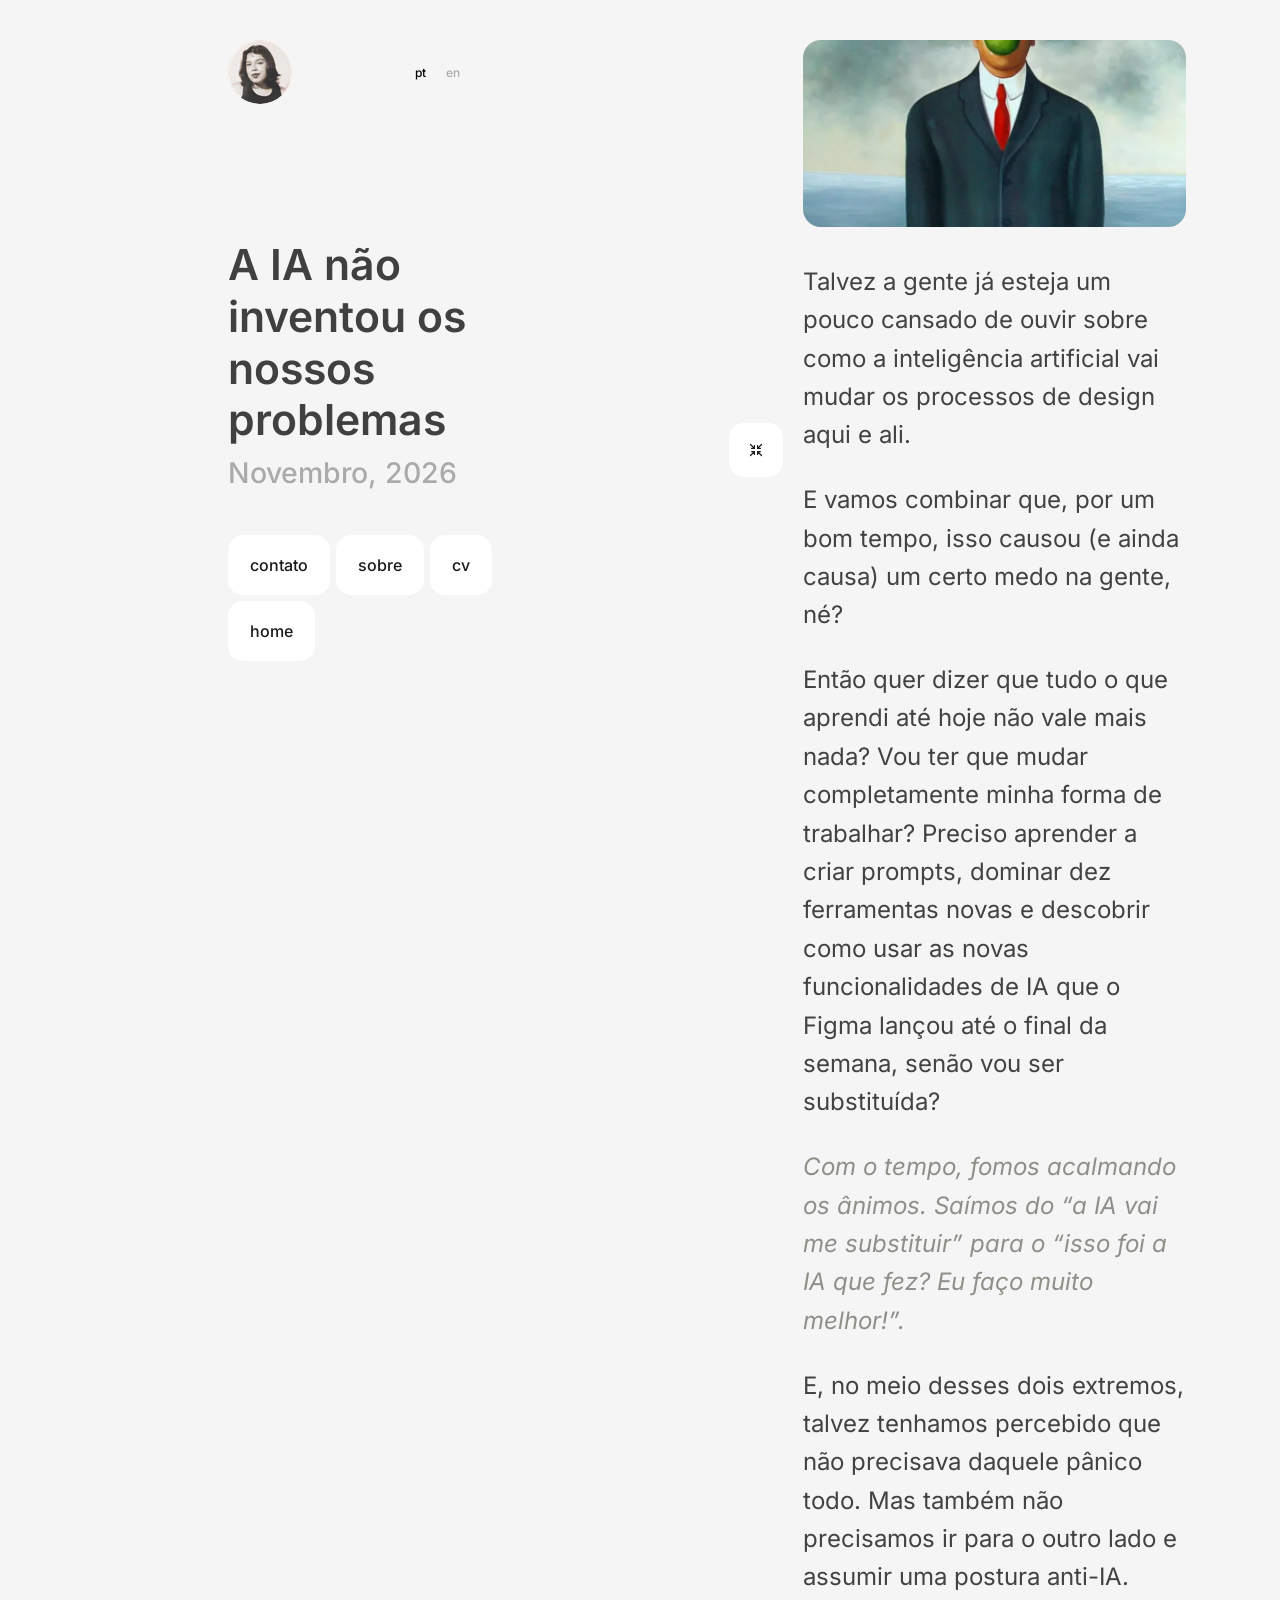
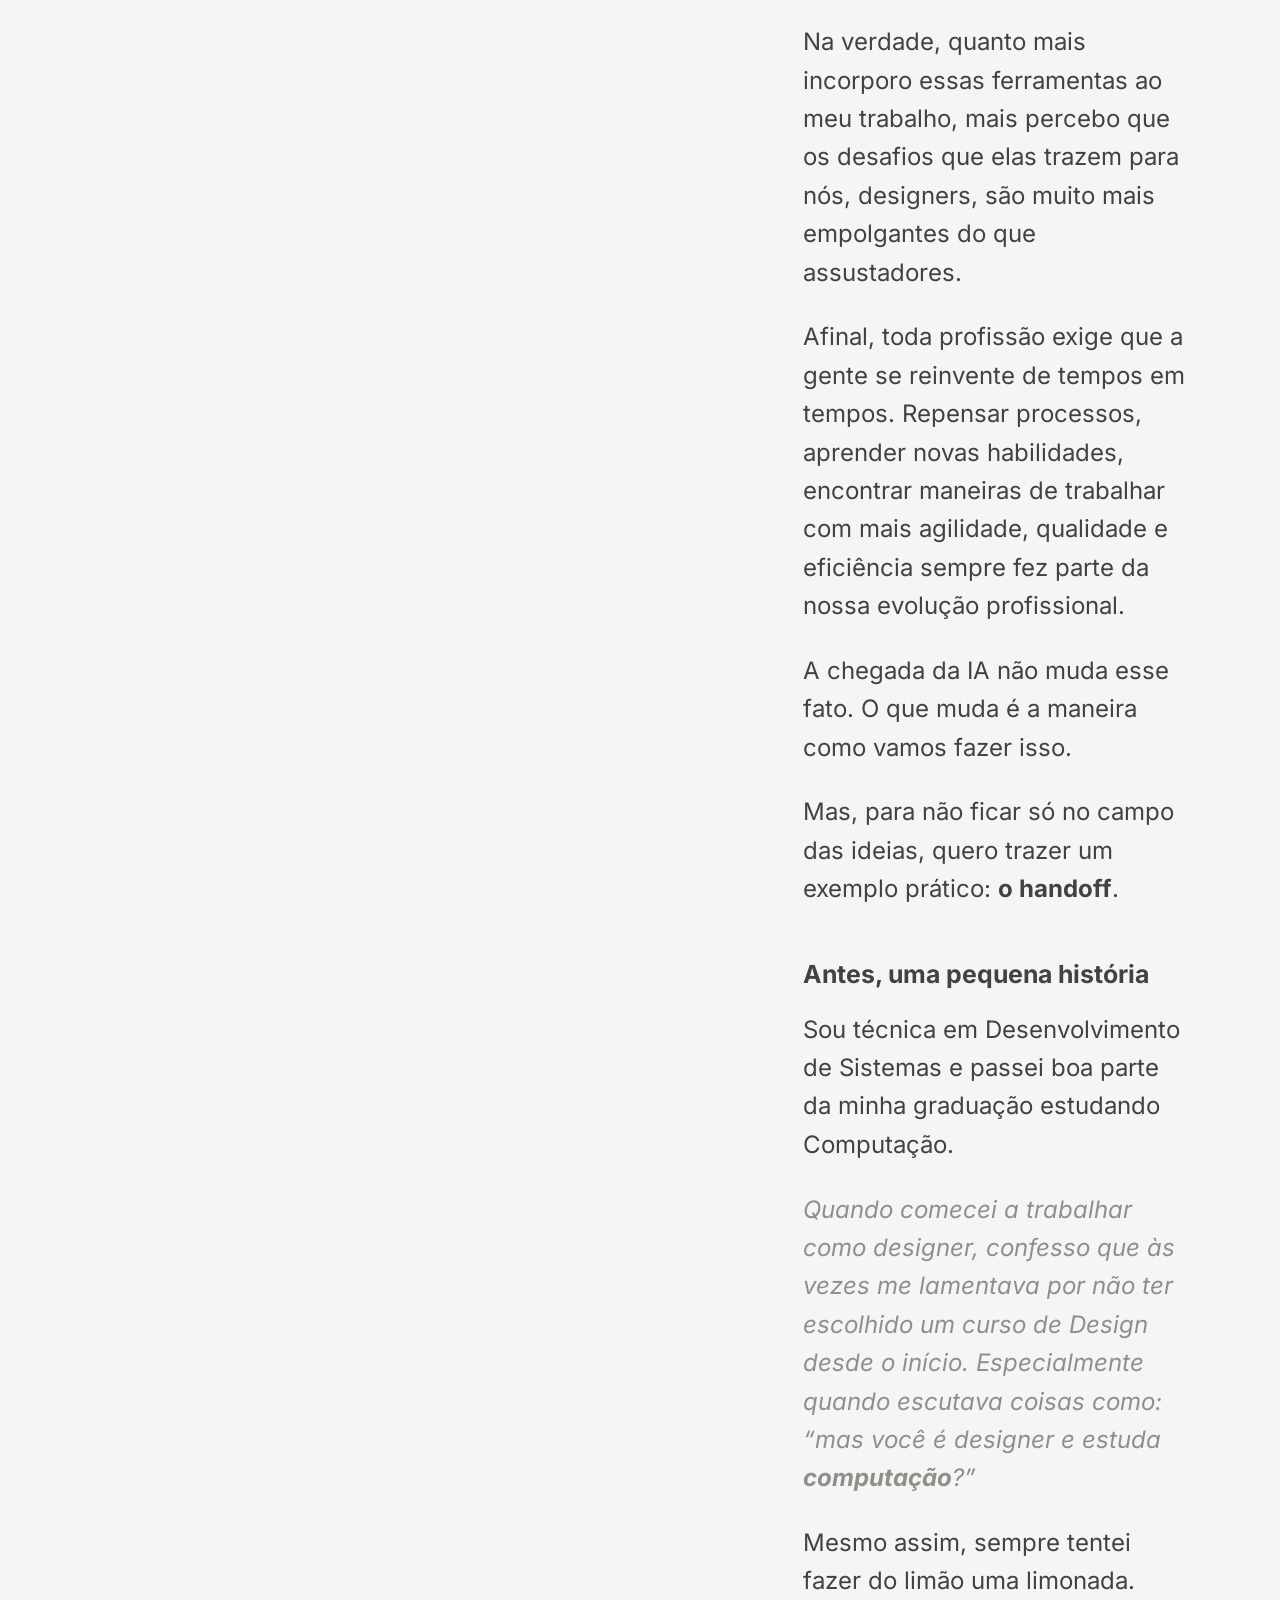
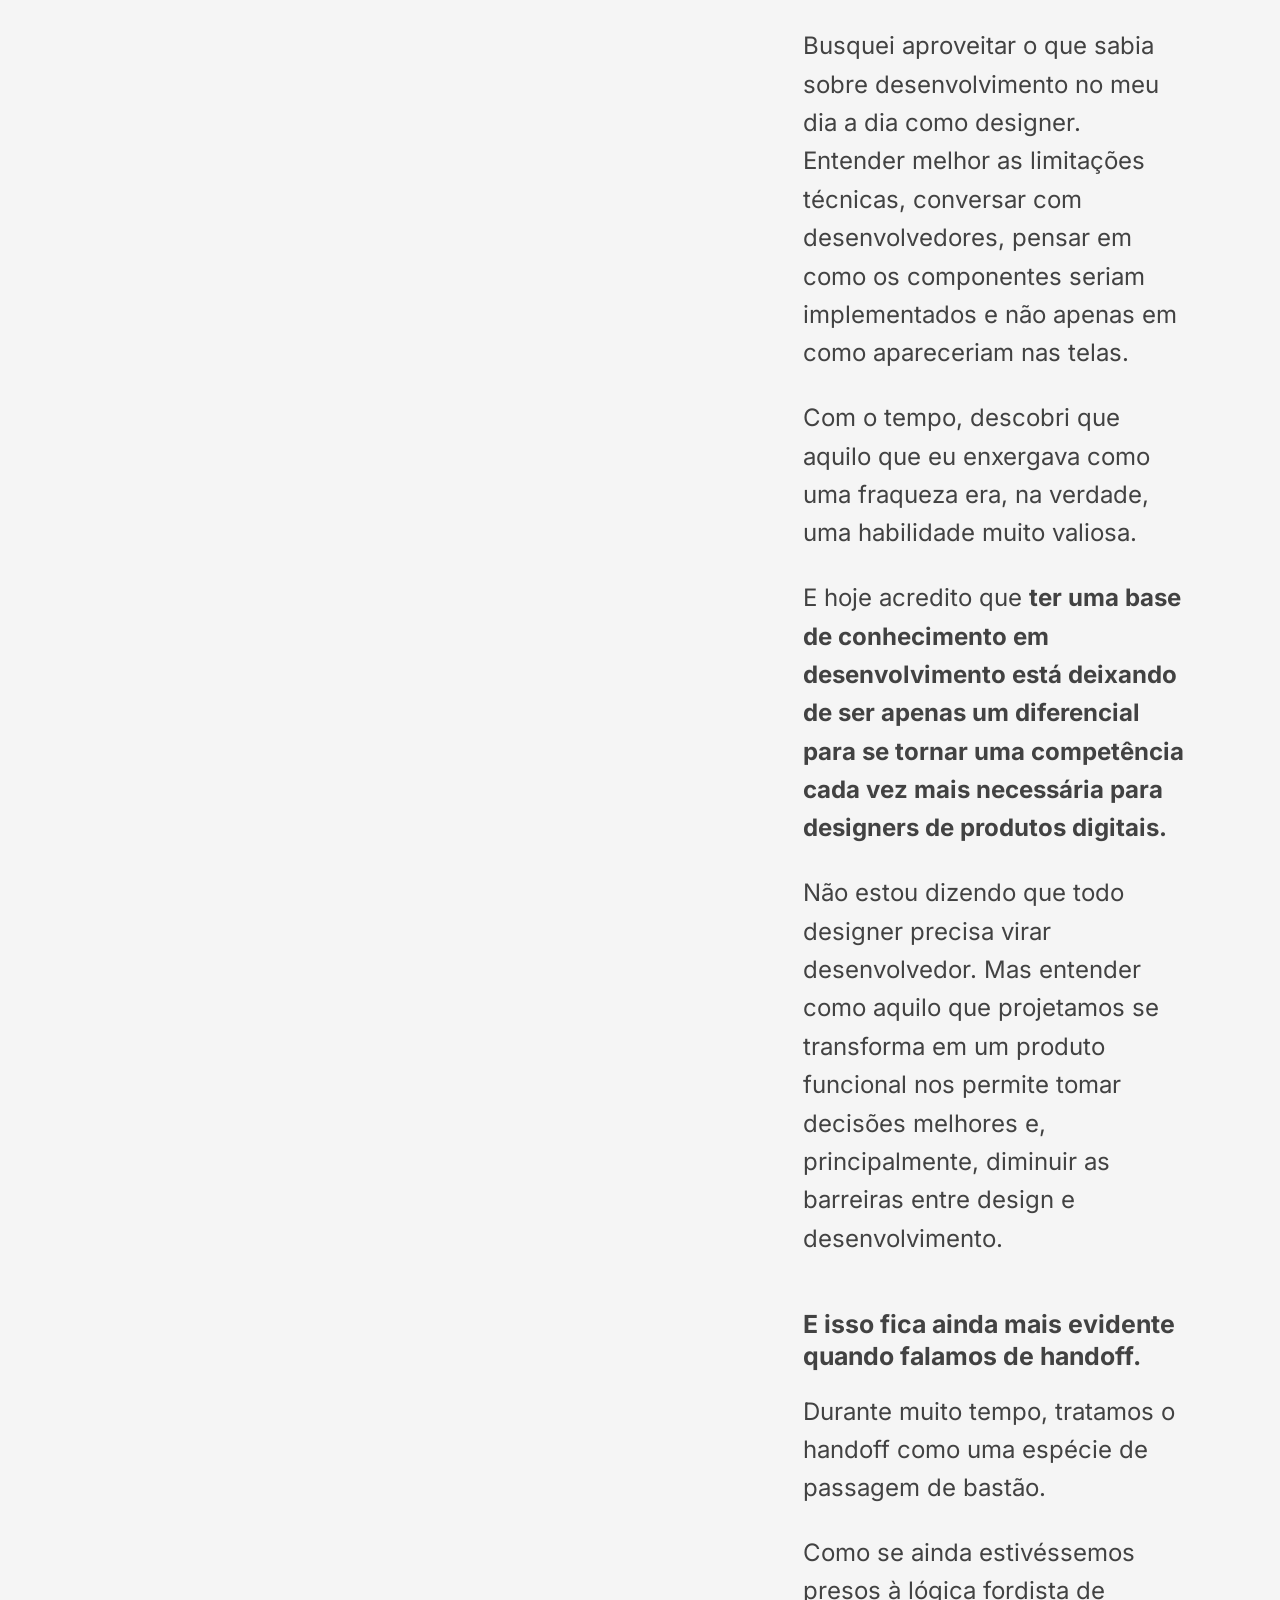
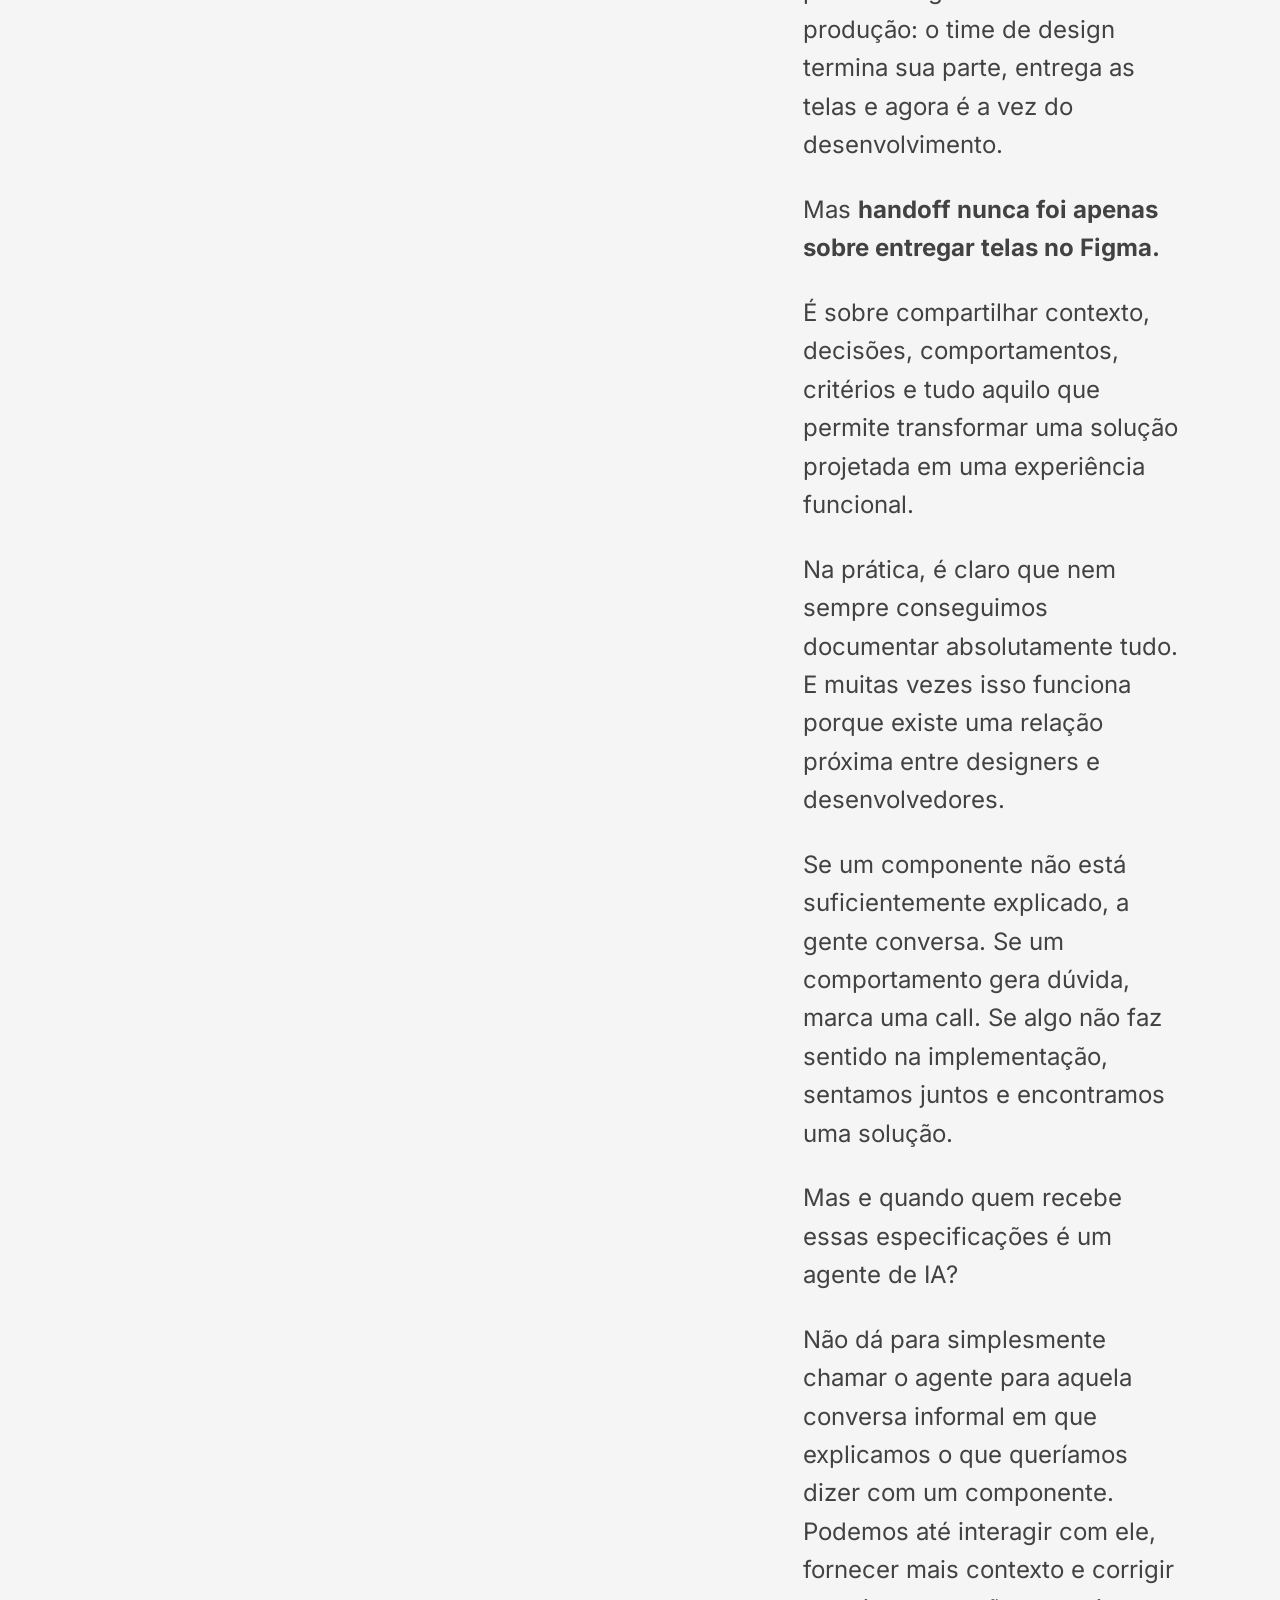
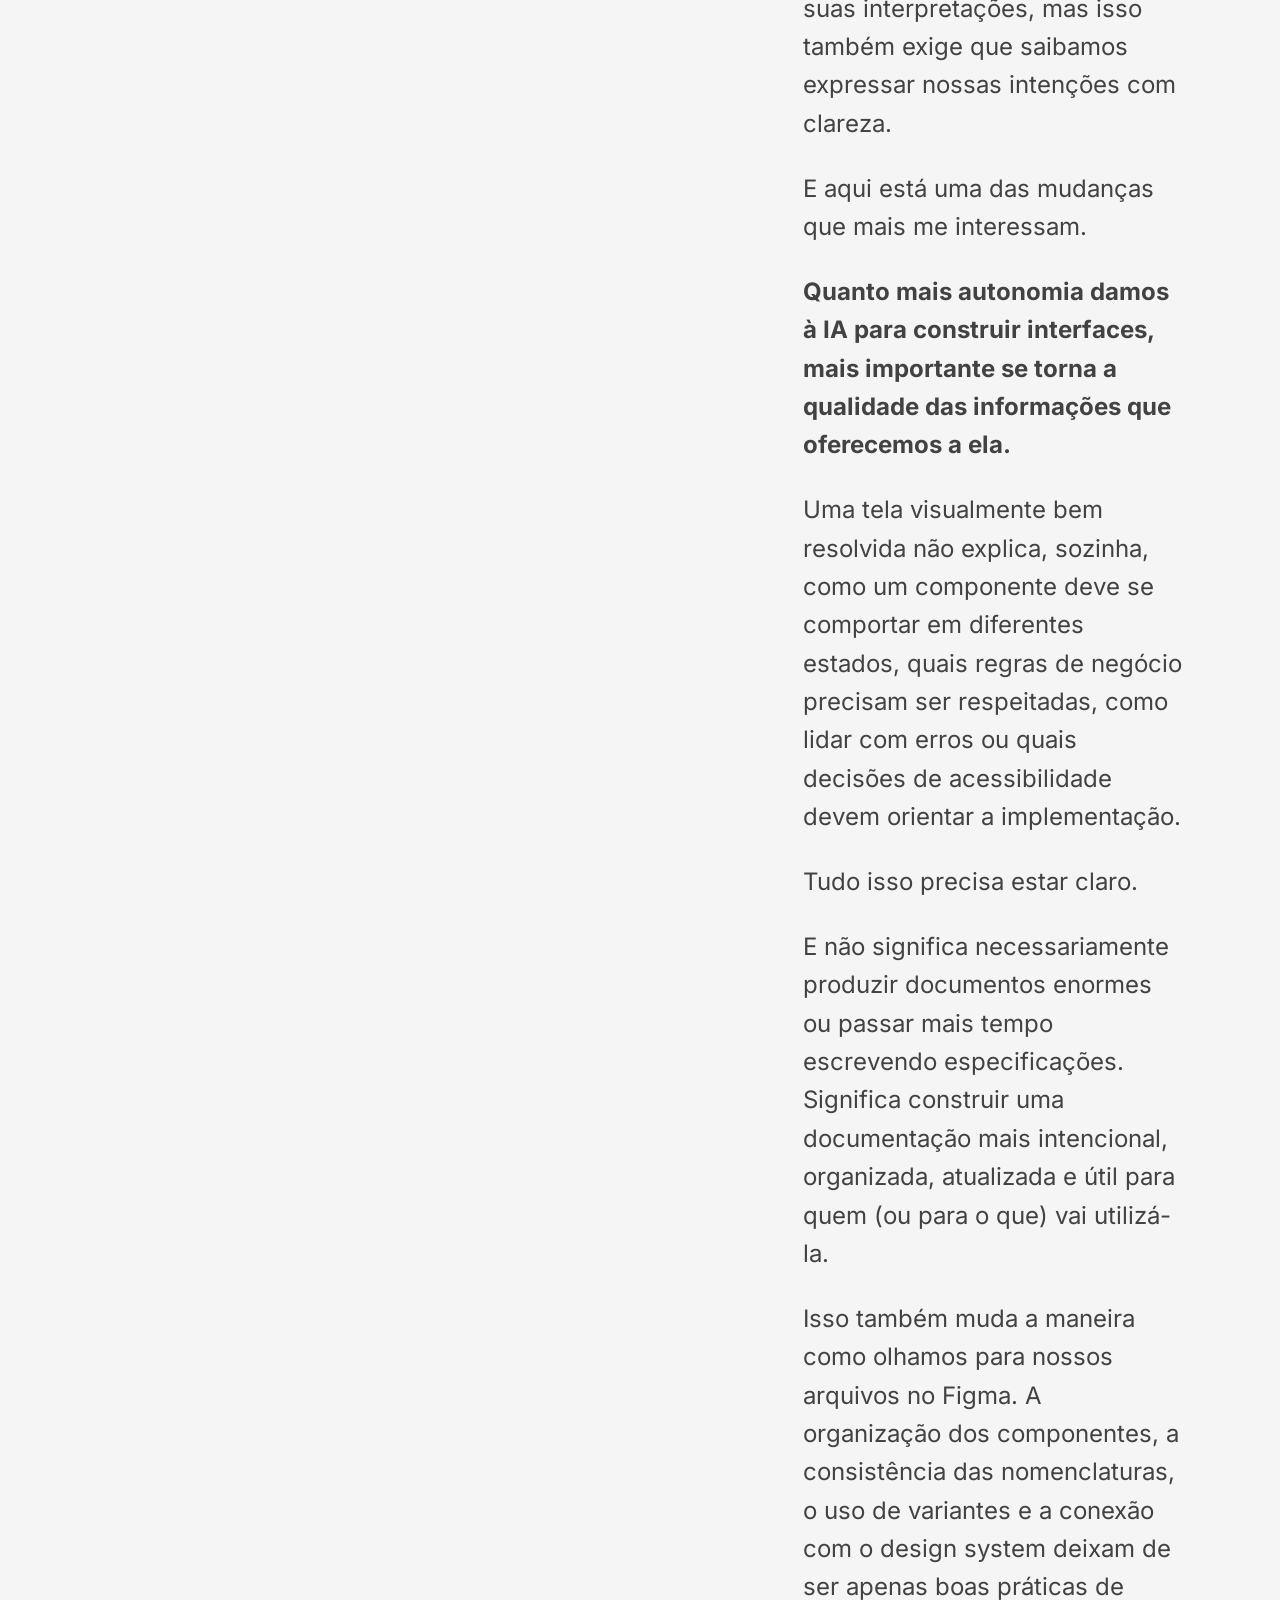
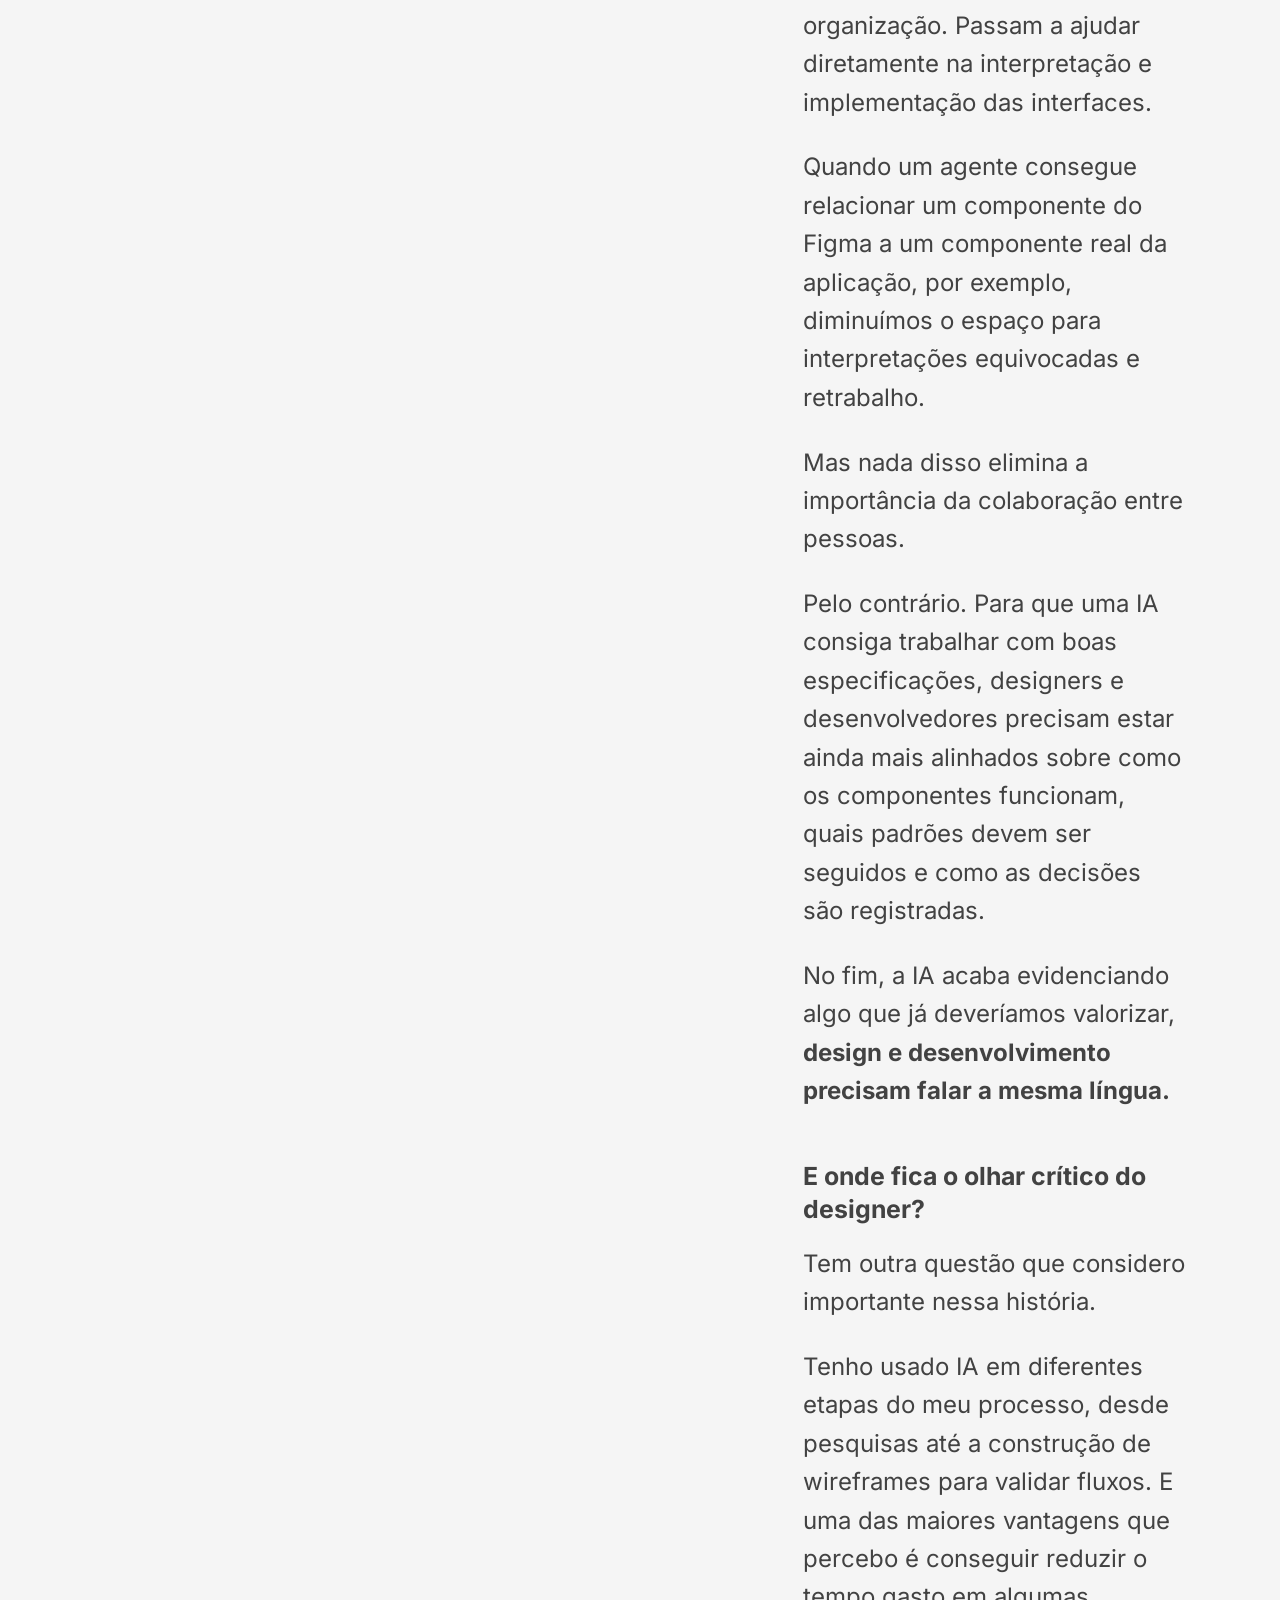
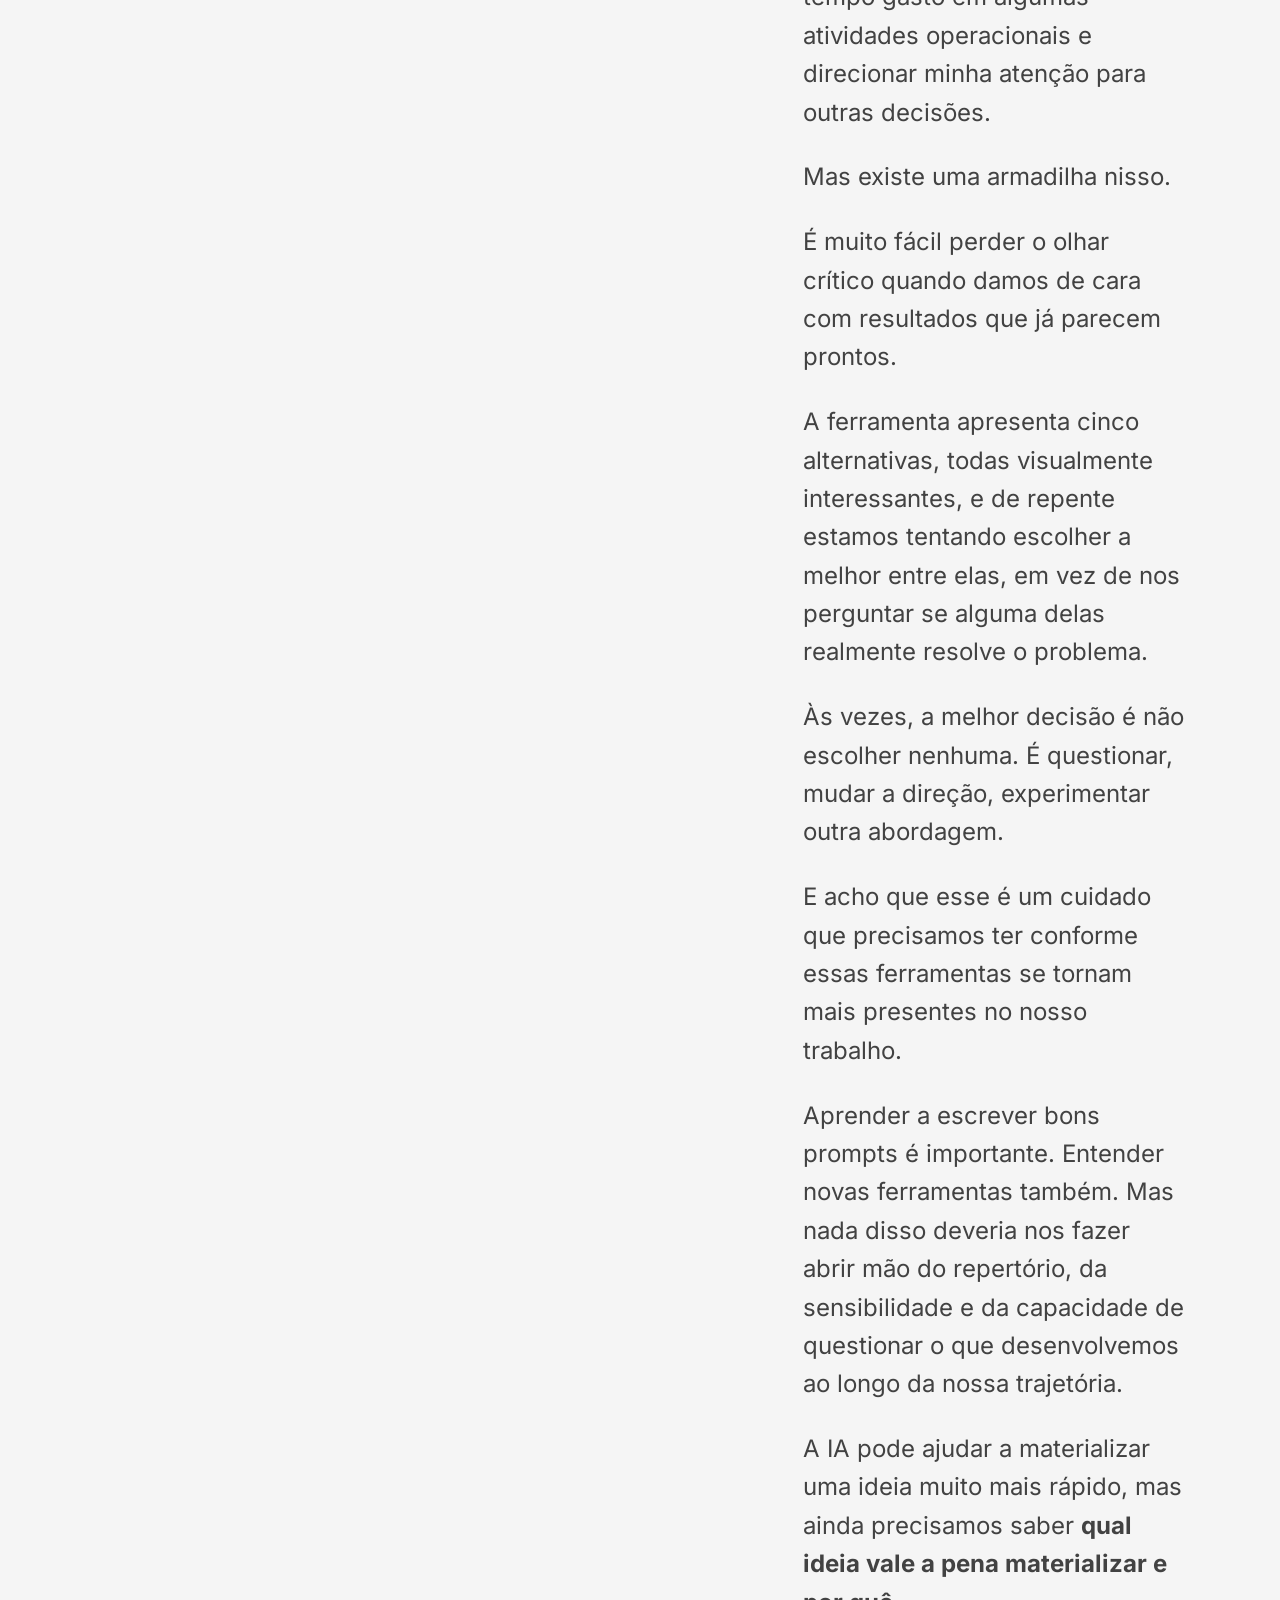
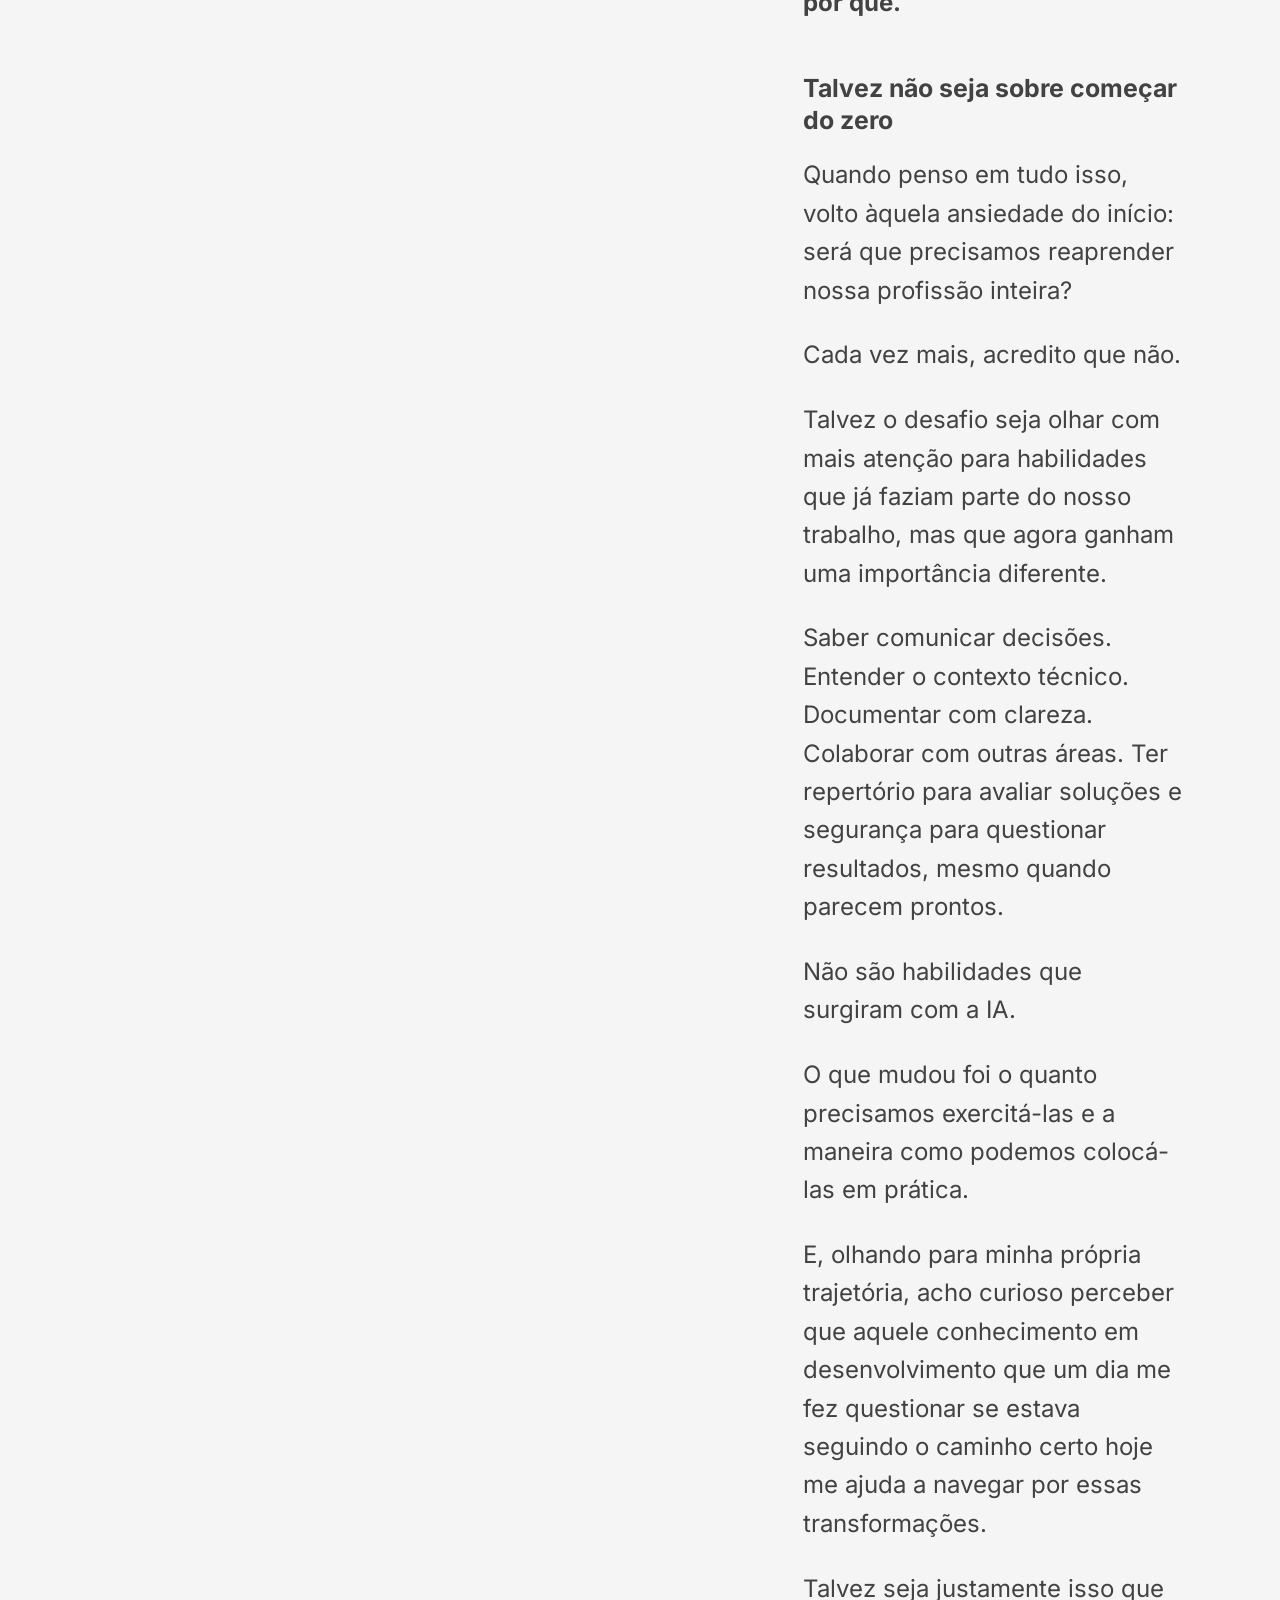
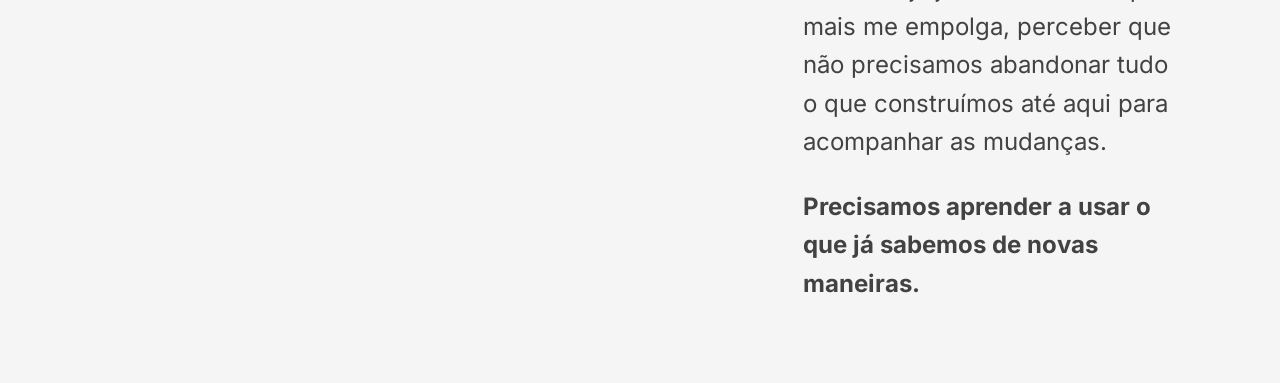
==== commit 7a9b9c33: "deploy: carloshendvpm/julia-portfolio@50116f57622ca530e378ffb781bd421f2989787d" ====
--- a/a-ia-nao-inventou-os-nossos-problemas/index.html
+++ b/a-ia-nao-inventou-os-nossos-problemas/index.html
@@ -148,7 +148,7 @@
 	animation-duration: 180ms;
 	animation-timing-function: cubic-bezier(0.76, 0, 0.24, 1);
 	animation-fill-mode: both;
-	animation-name: astroFadeIn; }</style></head><body><main class="portfolio-layout blog-layout blog-article" data-astro-cid-7nievx76><aside class="sidebar sidebar-blog" data-astro-cid-wv7whodv><div class="perfil" data-astro-cid-wv7whodv><div data-astro-transition-scope="astro-ebr5bgye-2" class="topo" data-astro-cid-wv7whodv><a class="avatar-link" href="https://julialopes.site/" aria-label="Voltar à página inicial" title="Voltar à página inicial" data-astro-cid-wv7whodv><img src="/_astro/perfil.vn4D8uLt_1SOUTe.webp" alt loading="eager" data-astro-cid-wv7whodv="true" decoding="async" width="64" height="64" class="avatar"></a><nav class="idiomas inline" aria-label="Idioma" data-astro-cid-zh35qibh><span class="atual" aria-current="true" data-astro-cid-zh35qibh>pt</span><a href="/en/a-ia-nao-inventou-os-nossos-problemas/" hreflang="en" lang="en" data-astro-cid-zh35qibh>en</a></nav></div><div data-astro-transition-scope="astro-uwfzphvb-3" class="apresentacao" data-astro-cid-wv7whodv><div class="textos" data-astro-cid-wv7whodv><h1 class="nome" data-astro-cid-wv7whodv>A IA não inventou os nossos problemas</h1><p class="bio" data-astro-cid-wv7whodv>Novembro, 2026</p></div></div></div><nav data-astro-transition-scope="astro-uesctiyb-4" class="links" aria-label="Contato" data-astro-cid-wv7whodv><a href="mailto:lopesfariasjulia@gmail.com" class="link-anim" rel="noopener" data-astro-cid-wv7whodv>contato</a><a href="https://julialopes.site/sobre" class="link-anim" data-astro-cid-wv7whodv>sobre</a><a href="mailto:lopesfariasjulia@gmail.com?subject=Solicitar%20curr%C3%ADculo%20por%20e-mail" class="link-anim" rel="noopener" title="Solicitar currículo por e-mail" data-astro-cid-wv7whodv>cv</a><a href="https://julialopes.site/" class="link-anim" data-astro-cid-wv7whodv>home</a></nav></aside><section class="leitura" aria-label="A IA não inventou os nossos problemas" data-astro-cid-7nievx76><div class="fechar-post" data-astro-cid-7nievx76><a class="minimizar minimizar-post" href="/" aria-label="Fechar post e voltar ao blog" title="Fechar post e voltar ao blog" data-astro-cid-ylwqc35x><svg width="14" height="14" viewBox="0 0 14 14" fill="none" stroke="currentColor" stroke-width="1.2" stroke-linecap="round" stroke-linejoin="round" aria-hidden="true" focusable="false" data-astro-cid-ylwqc35x><path d="m1.5 1.5 3.9 3.9M2.6 5.4h2.8V2.6m7.1-1.1-3.9 3.9m0-2.8v2.8h2.8m1.1 7.1L8.6 8.6m2.8 0H8.6v2.8m-7.1 1.1 3.9-3.9m0 2.8V8.6H2.6" data-astro-cid-ylwqc35x></path></svg></a></div><!-- Mesmo transition:name do card da lista: o card encolhe até virar esta capa --><div data-astro-transition-scope="astro-2ei7gu4t-1" class="capa" data-astro-cid-7nievx76><img src="/_astro/modern-times.kKV1soq9_Z28x5lN.webp" srcset="/_astro/modern-times.kKV1soq9_Z28x5lN.webp 640w" alt sizes="(max-width: 767px) calc(100vw - 48px), 30vw" data-astro-cid-7nievx76="true" loading="lazy" decoding="async" width="640" height="360" class="capa-img"></div><article class="prosa" data-astro-cid-7nievx76><p>Talvez a gente já esteja um pouco cansado de ouvir sobre como a inteligência artificial vai mudar os processos de design aqui e ali.</p>
+	animation-name: astroFadeIn; }</style></head><body><main class="portfolio-layout blog-layout blog-article" data-astro-cid-7nievx76><aside class="sidebar sidebar-blog" data-astro-cid-wv7whodv><div class="perfil" data-astro-cid-wv7whodv><div data-astro-transition-scope="astro-ebr5bgye-2" class="topo" data-astro-cid-wv7whodv><a class="avatar-link" href="https://julialopes.site/" aria-label="Voltar à página inicial" title="Voltar à página inicial" data-astro-cid-wv7whodv><img src="/_astro/perfil.vn4D8uLt_1SOUTe.webp" alt loading="eager" data-astro-cid-wv7whodv="true" decoding="async" width="64" height="64" class="avatar"></a><nav class="idiomas inline" aria-label="Idioma" data-astro-cid-zh35qibh><span class="atual" aria-current="true" data-astro-cid-zh35qibh>pt</span><a href="/en/a-ia-nao-inventou-os-nossos-problemas/" hreflang="en" lang="en" data-astro-cid-zh35qibh>en</a></nav></div><div data-astro-transition-scope="astro-uwfzphvb-3" class="apresentacao" data-astro-cid-wv7whodv><div class="textos" data-astro-cid-wv7whodv><h1 class="nome" data-astro-cid-wv7whodv>A IA não inventou os nossos problemas</h1><p class="bio" data-astro-cid-wv7whodv>Novembro, 2026</p></div></div></div><nav data-astro-transition-scope="astro-uesctiyb-4" class="links" aria-label="Contato" data-astro-cid-wv7whodv><a href="mailto:lopesfariasjulia@gmail.com" class="link-anim" rel="noopener" data-astro-cid-wv7whodv>contato</a><a href="https://julialopes.site/sobre" class="link-anim" data-astro-cid-wv7whodv>sobre</a><a href="/cv/cv_julialopes_.pdf" class="link-anim" download rel="noopener" title="Baixar currículo em PDF" data-astro-cid-wv7whodv>cv</a><a href="https://julialopes.site/" class="link-anim" data-astro-cid-wv7whodv>home</a></nav></aside><section class="leitura" aria-label="A IA não inventou os nossos problemas" data-astro-cid-7nievx76><div class="fechar-post" data-astro-cid-7nievx76><a class="minimizar minimizar-post" href="/" aria-label="Fechar post e voltar ao blog" title="Fechar post e voltar ao blog" data-astro-cid-ylwqc35x><svg width="14" height="14" viewBox="0 0 14 14" fill="none" stroke="currentColor" stroke-width="1.2" stroke-linecap="round" stroke-linejoin="round" aria-hidden="true" focusable="false" data-astro-cid-ylwqc35x><path d="m1.5 1.5 3.9 3.9M2.6 5.4h2.8V2.6m7.1-1.1-3.9 3.9m0-2.8v2.8h2.8m1.1 7.1L8.6 8.6m2.8 0H8.6v2.8m-7.1 1.1 3.9-3.9m0 2.8V8.6H2.6" data-astro-cid-ylwqc35x></path></svg></a></div><!-- Mesmo transition:name do card da lista: o card encolhe até virar esta capa --><div data-astro-transition-scope="astro-2ei7gu4t-1" class="capa" data-astro-cid-7nievx76><img src="/_astro/o-filho-do-home-rene-magritte.DXO5CXrk_Z1cc4G3.webp" srcset="/_astro/o-filho-do-home-rene-magritte.DXO5CXrk_hswaT.webp 800w, /_astro/o-filho-do-home-rene-magritte.DXO5CXrk_Z1cc4G3.webp 848w" alt sizes="(max-width: 767px) calc(100vw - 48px), 30vw" data-astro-cid-7nievx76="true" loading="lazy" decoding="async" width="848" height="1024" class="capa-img"></div><article class="prosa" data-astro-cid-7nievx76><p>Talvez a gente já esteja um pouco cansado de ouvir sobre como a inteligência artificial vai mudar os processos de design aqui e ali.</p>
 <p>E vamos combinar que, por um bom tempo, isso causou (e ainda causa) um certo medo na gente, né?</p>
 <p>Então quer dizer que tudo o que aprendi até hoje não vale mais nada? Vou ter que mudar completamente minha forma de trabalhar? Preciso aprender a criar prompts, dominar dez ferramentas novas e descobrir como usar as novas funcionalidades de IA que o Figma lançou até o final da semana, senão vou ser substituída?</p>
 <p>Com o tempo, fomos acalmando os ânimos. Saímos do <em>“a IA vai me substituir”</em> para o <em>“isso foi a IA que fez? Eu faço muito melhor!”</em>.</p>
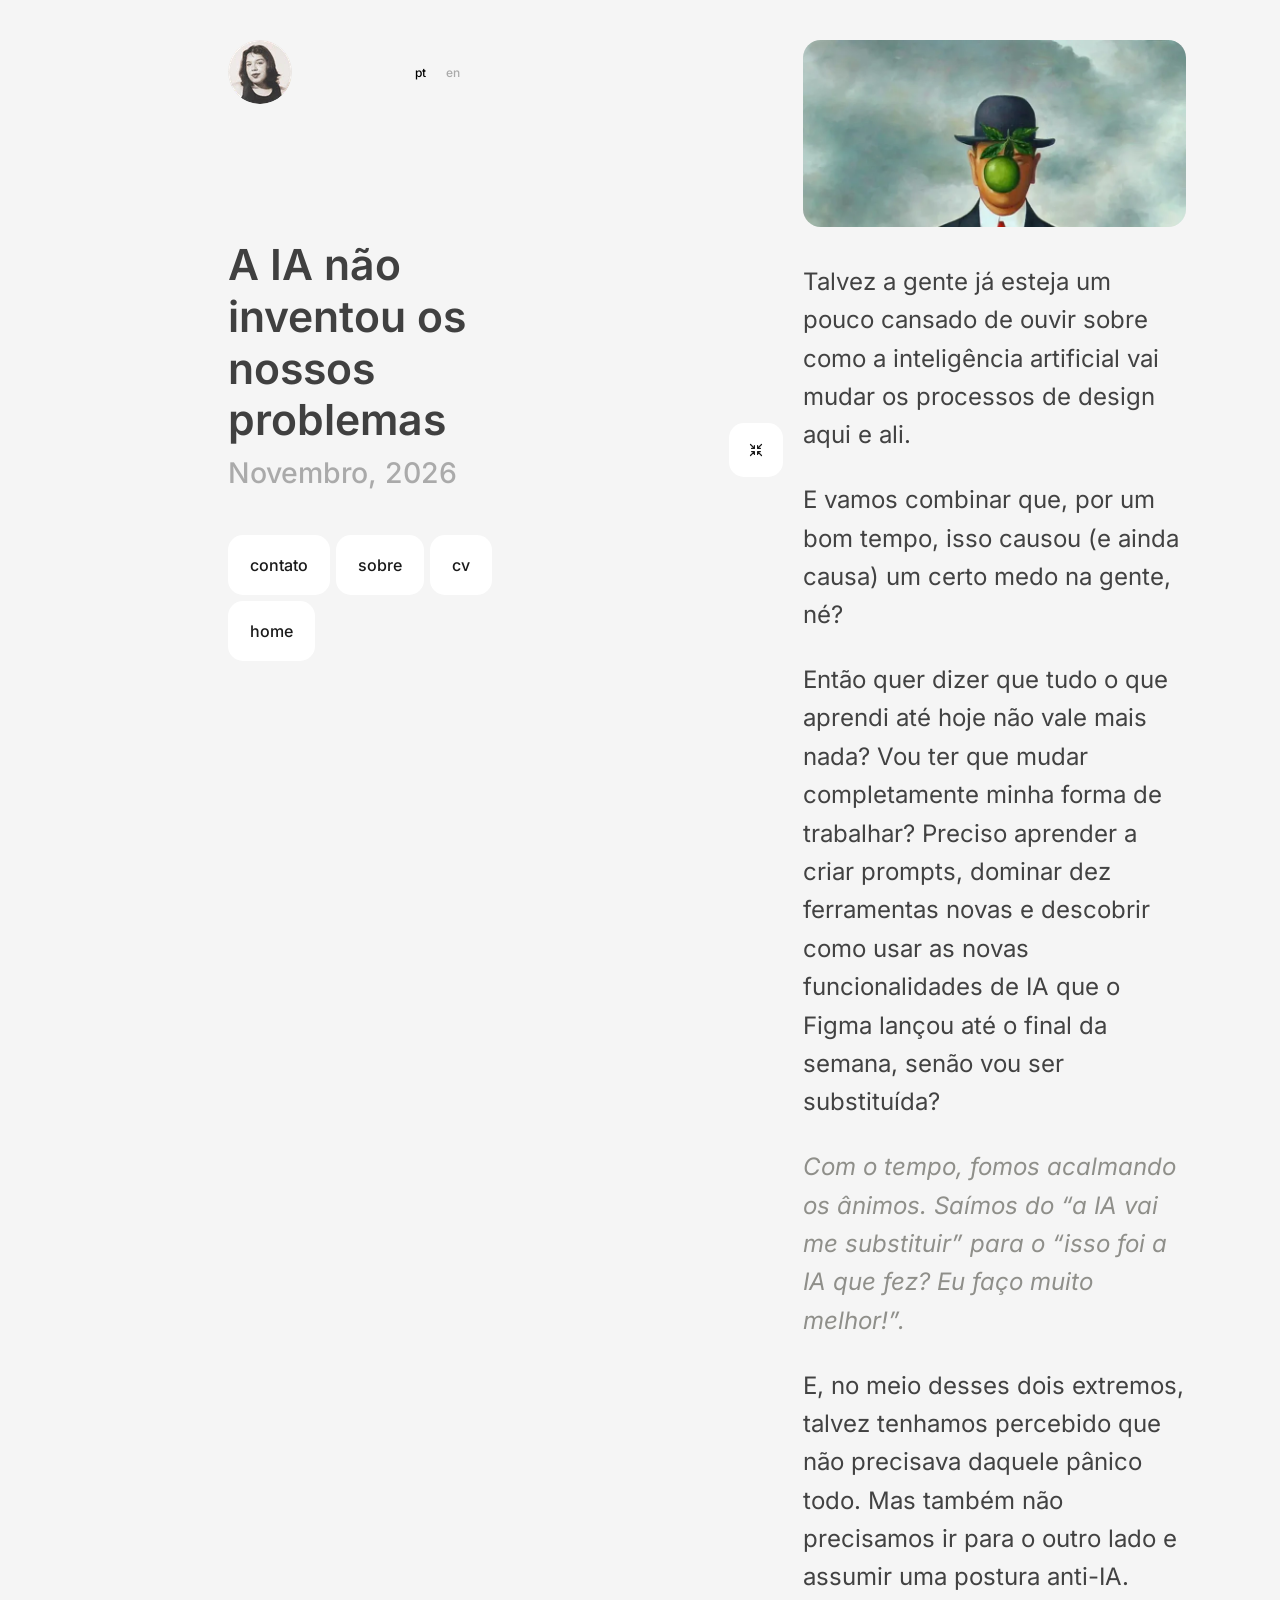
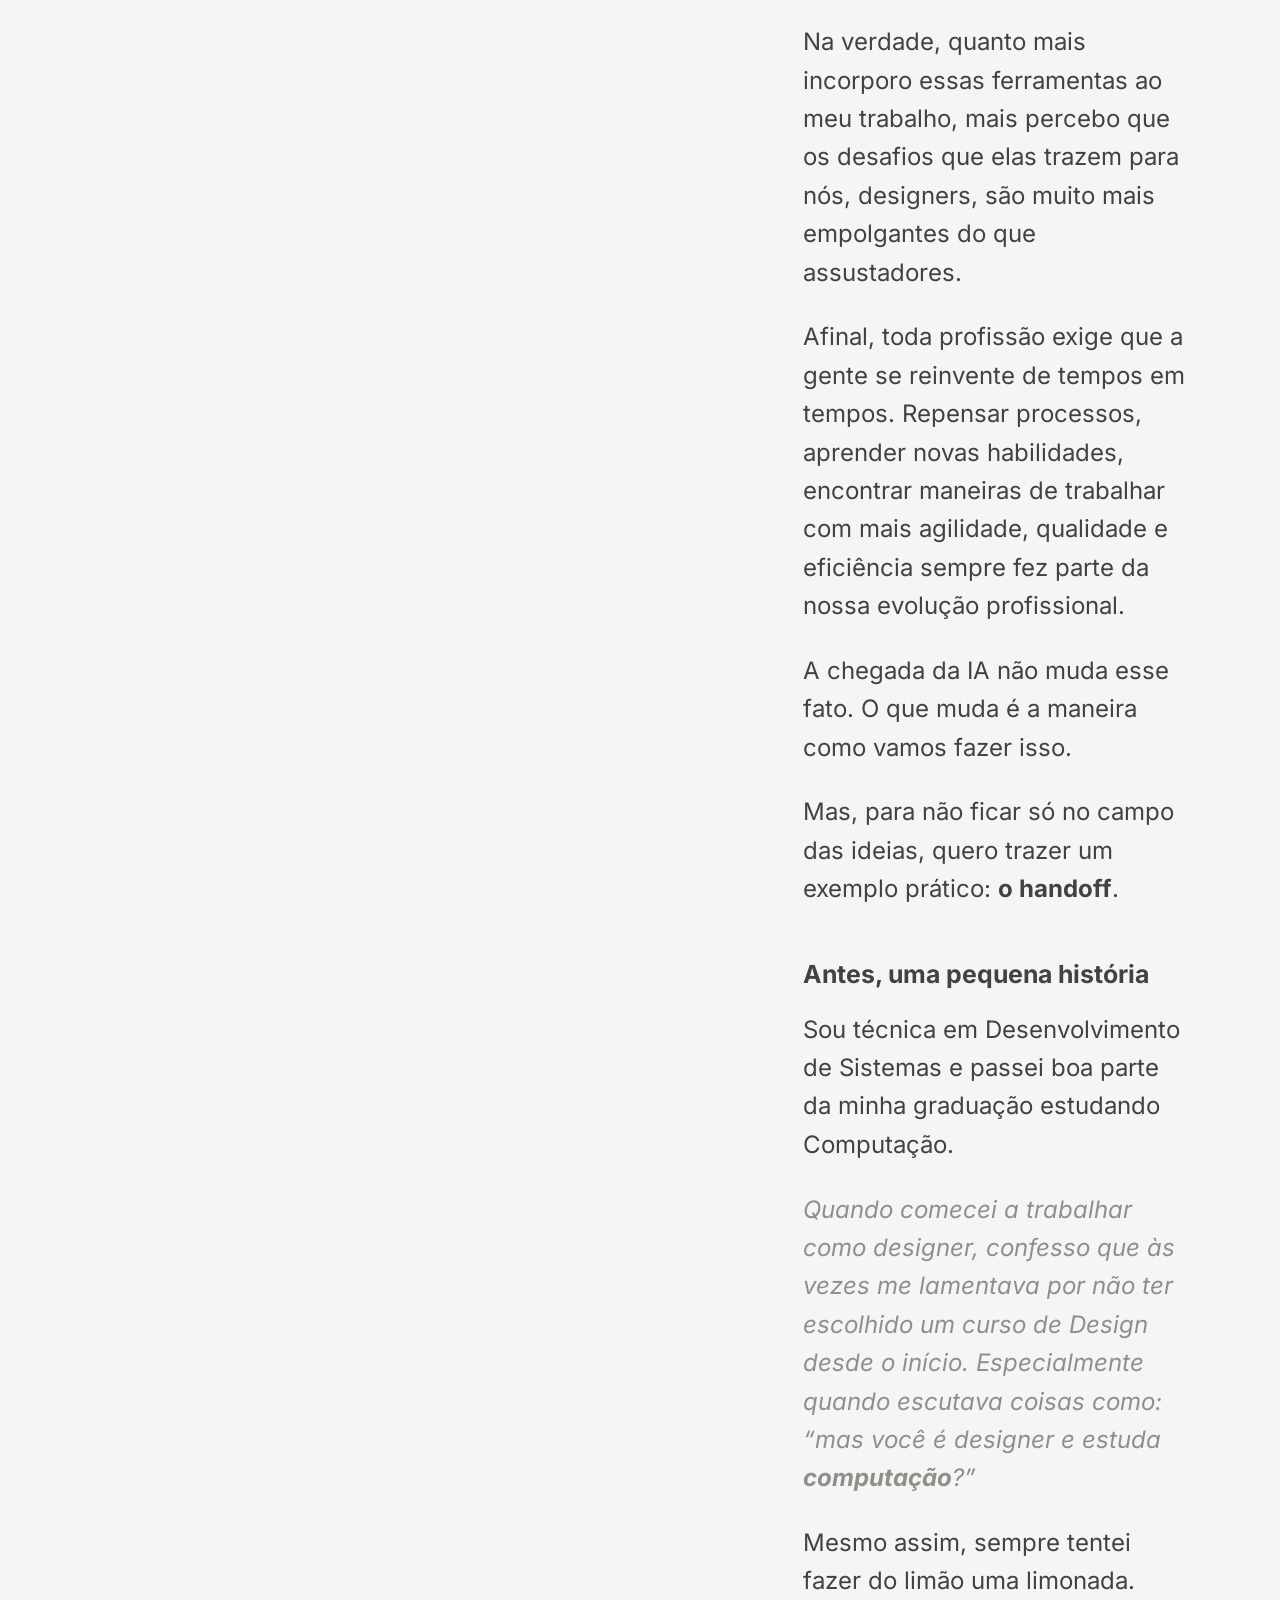
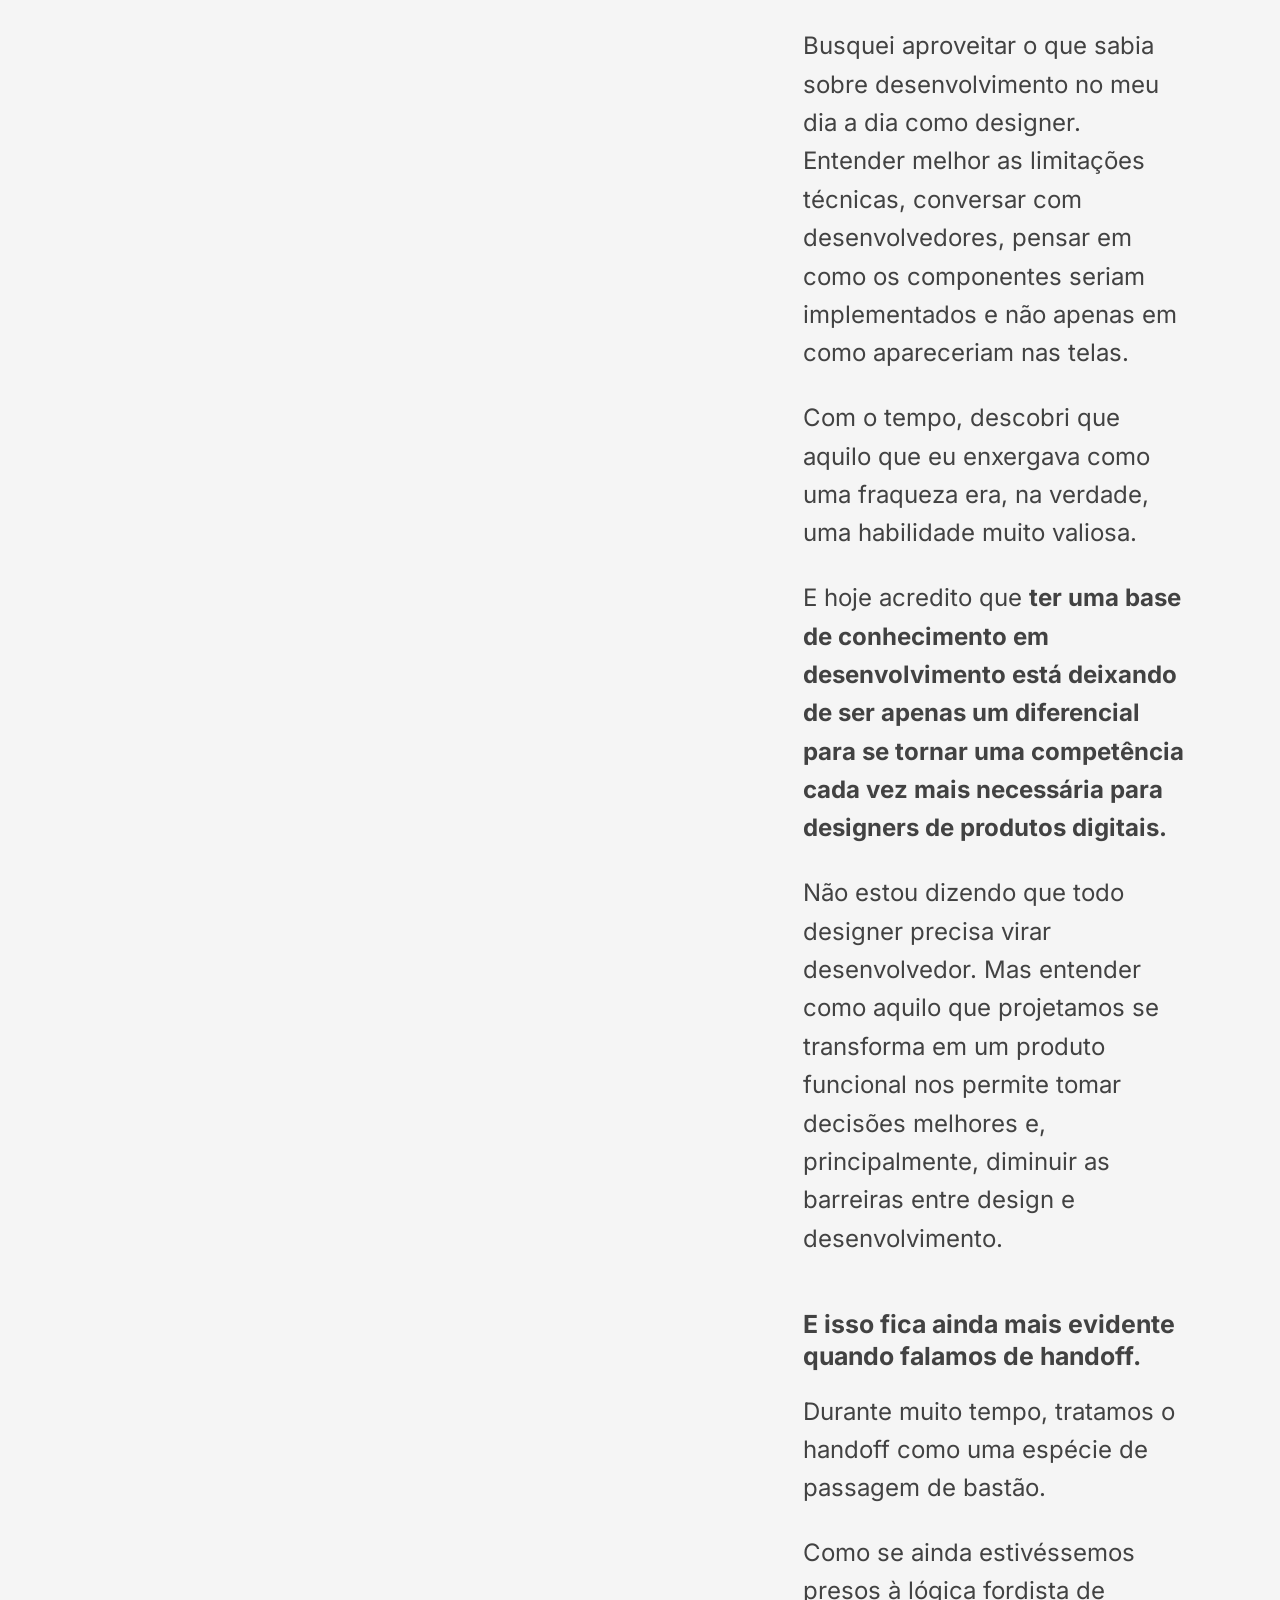
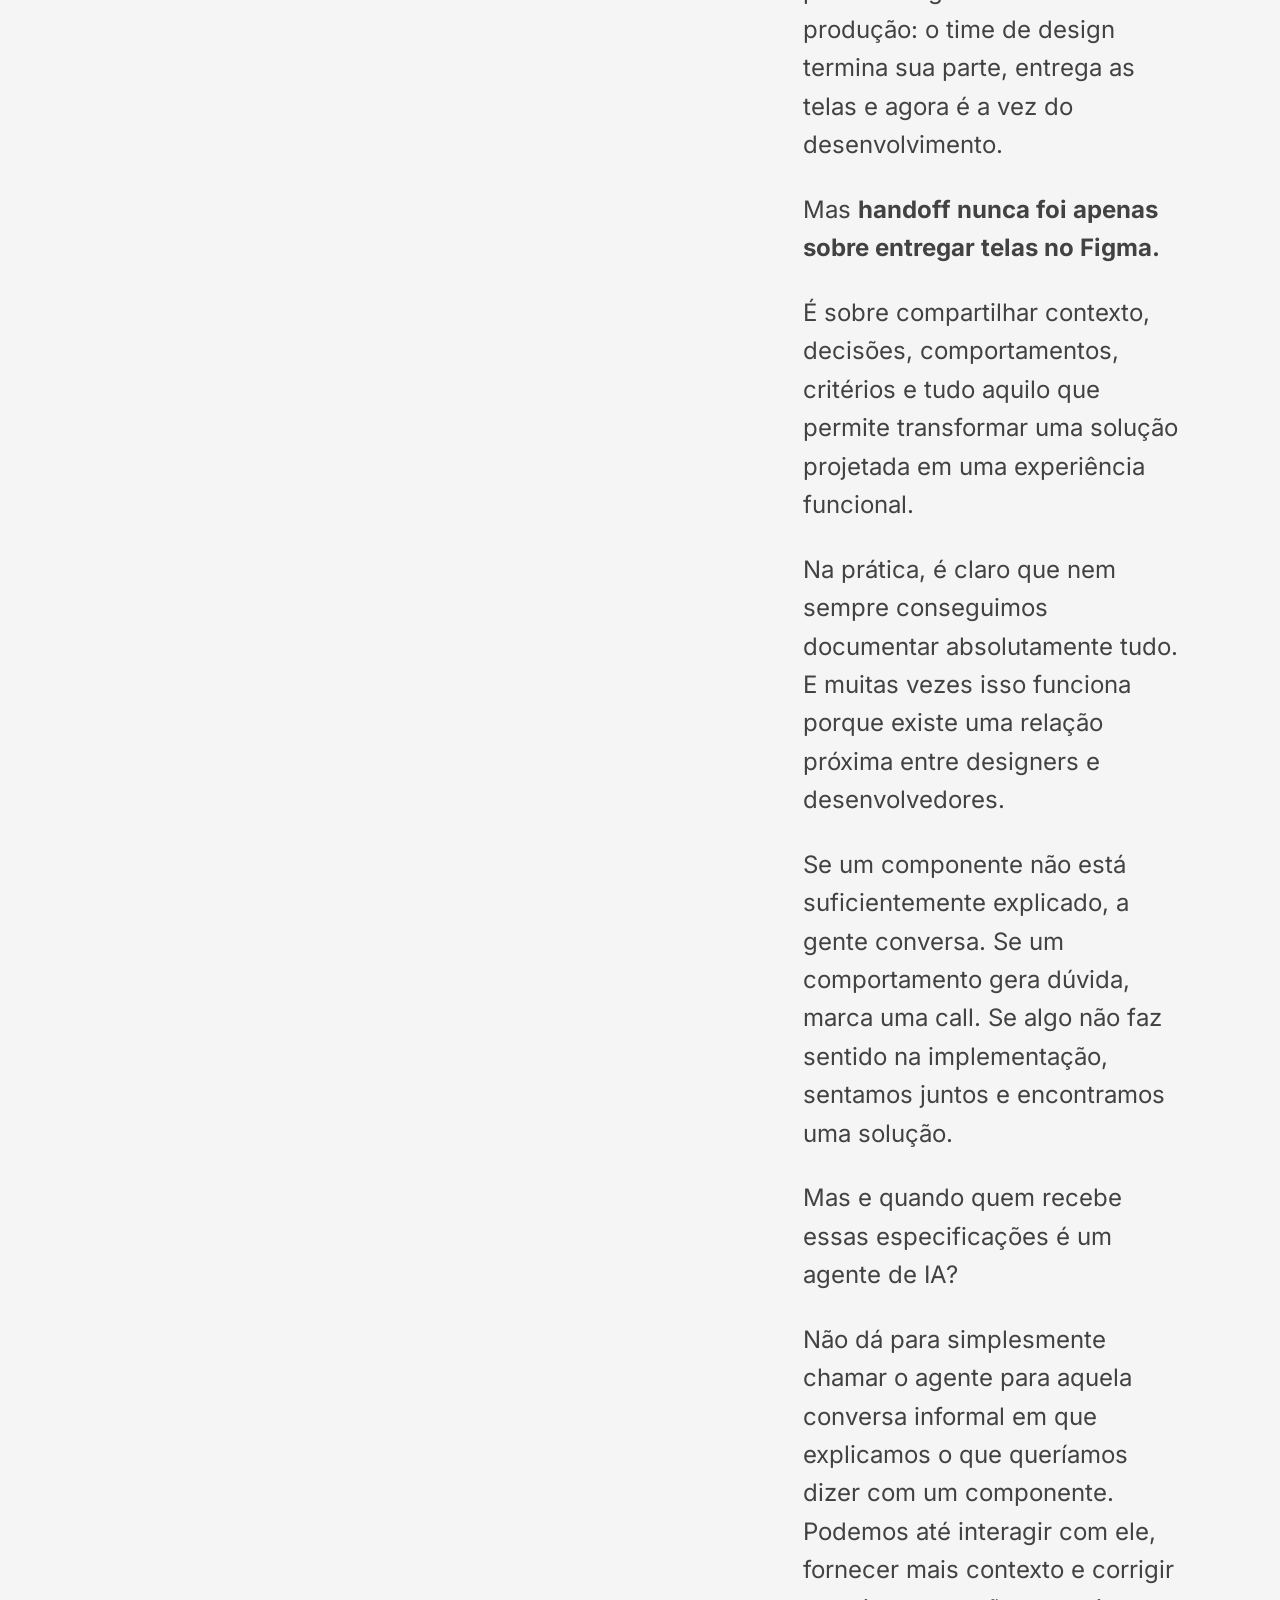
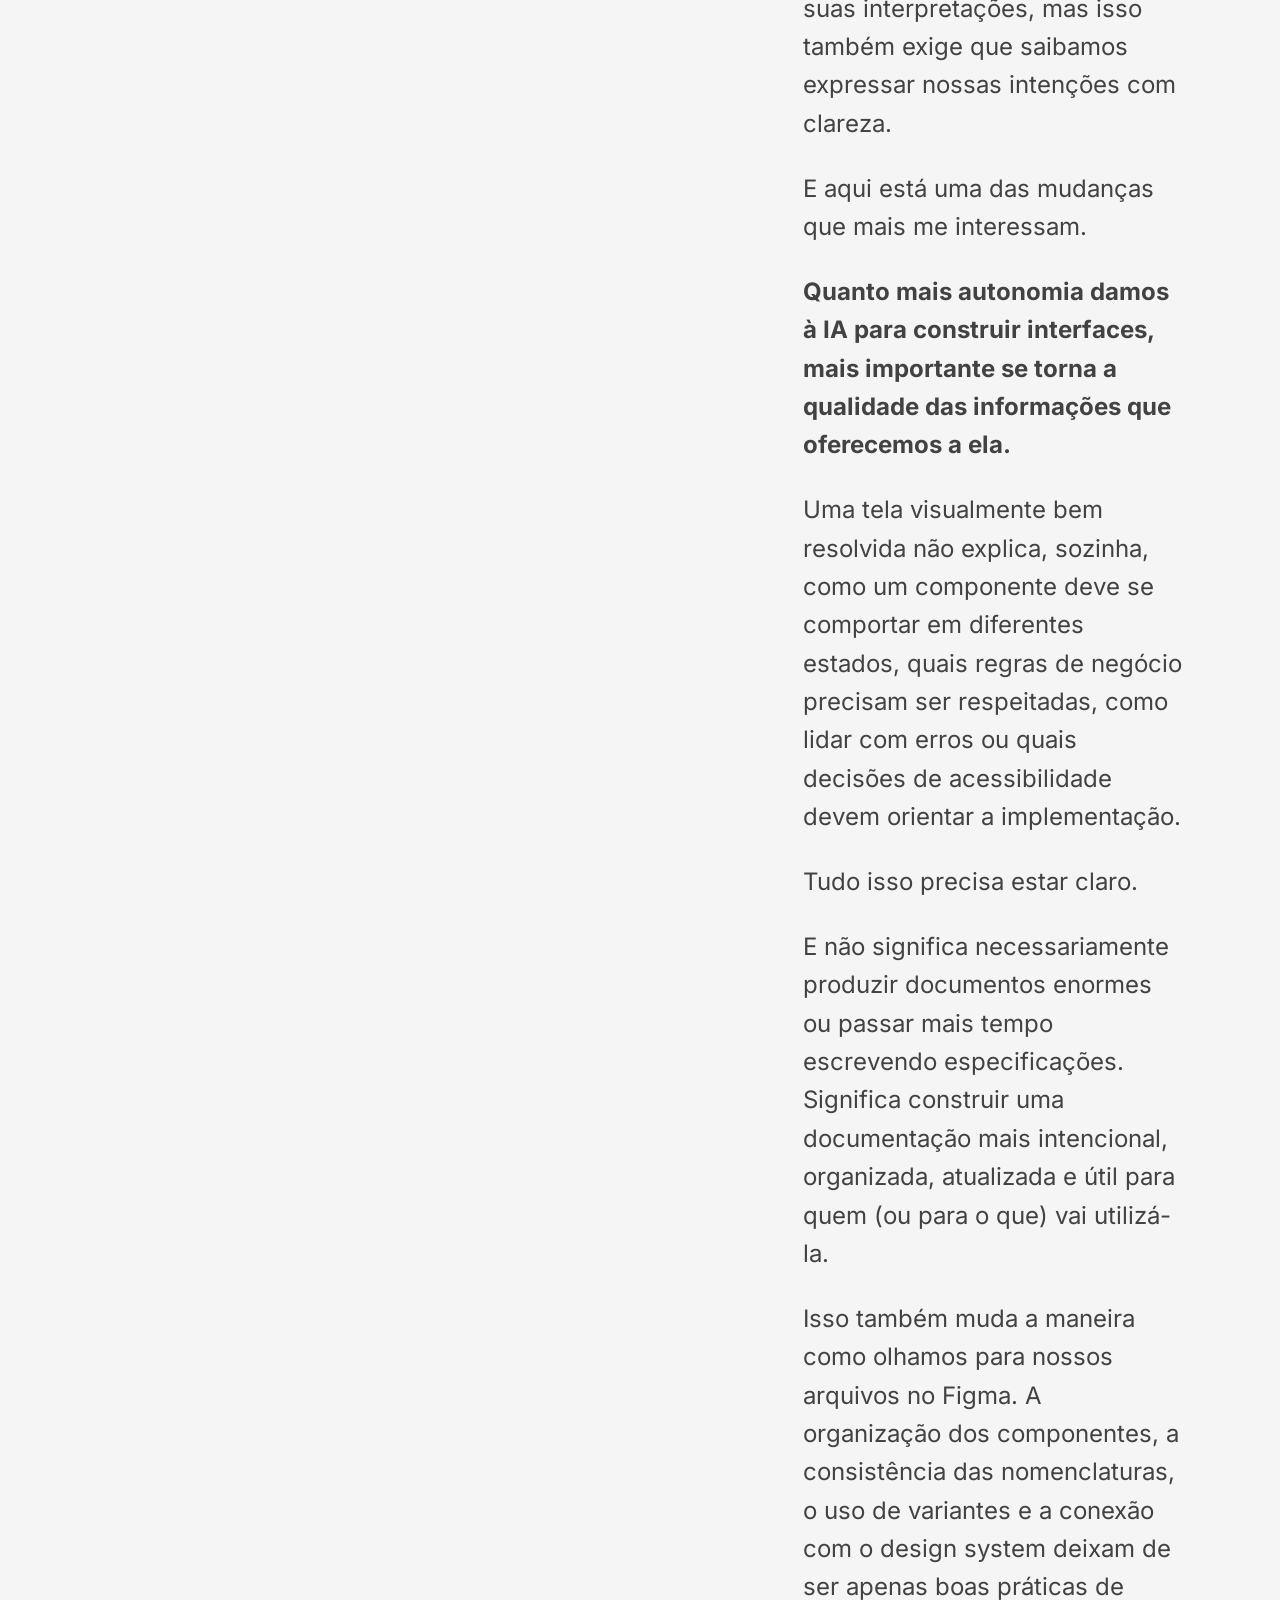
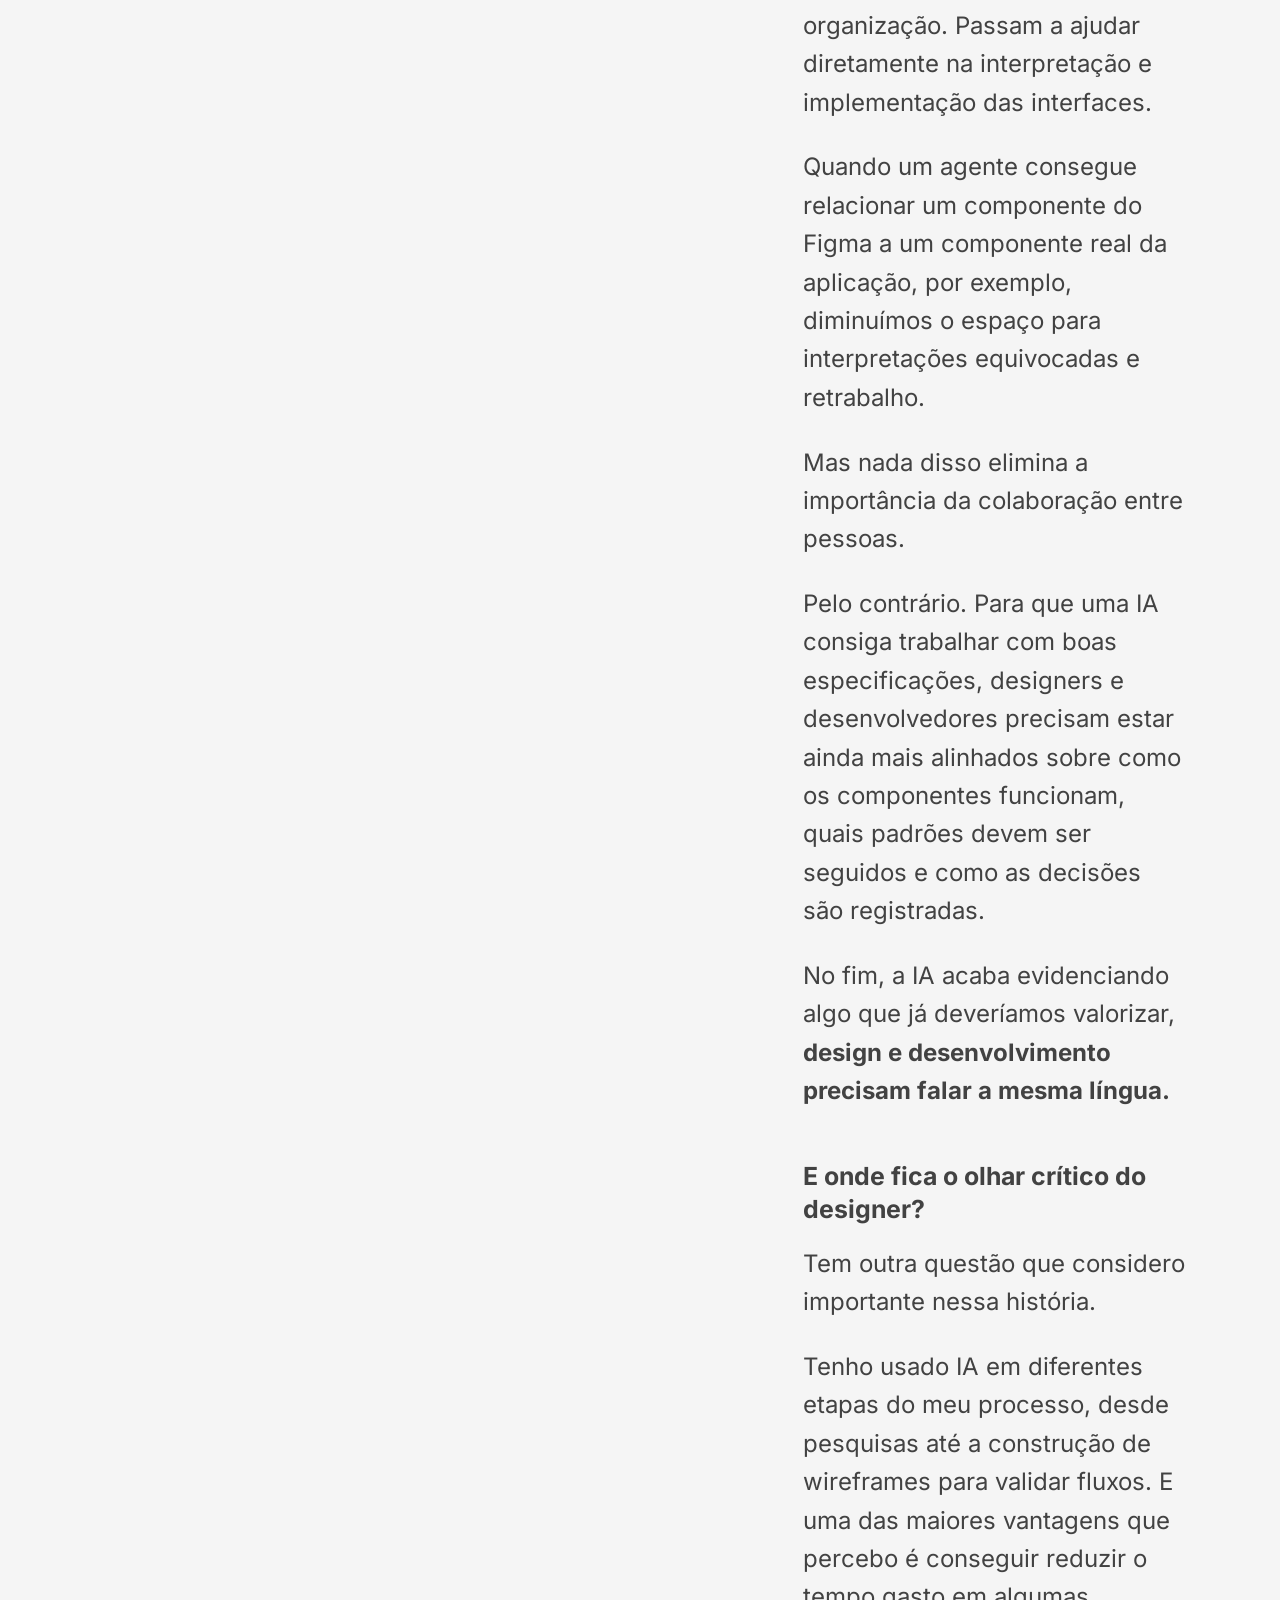
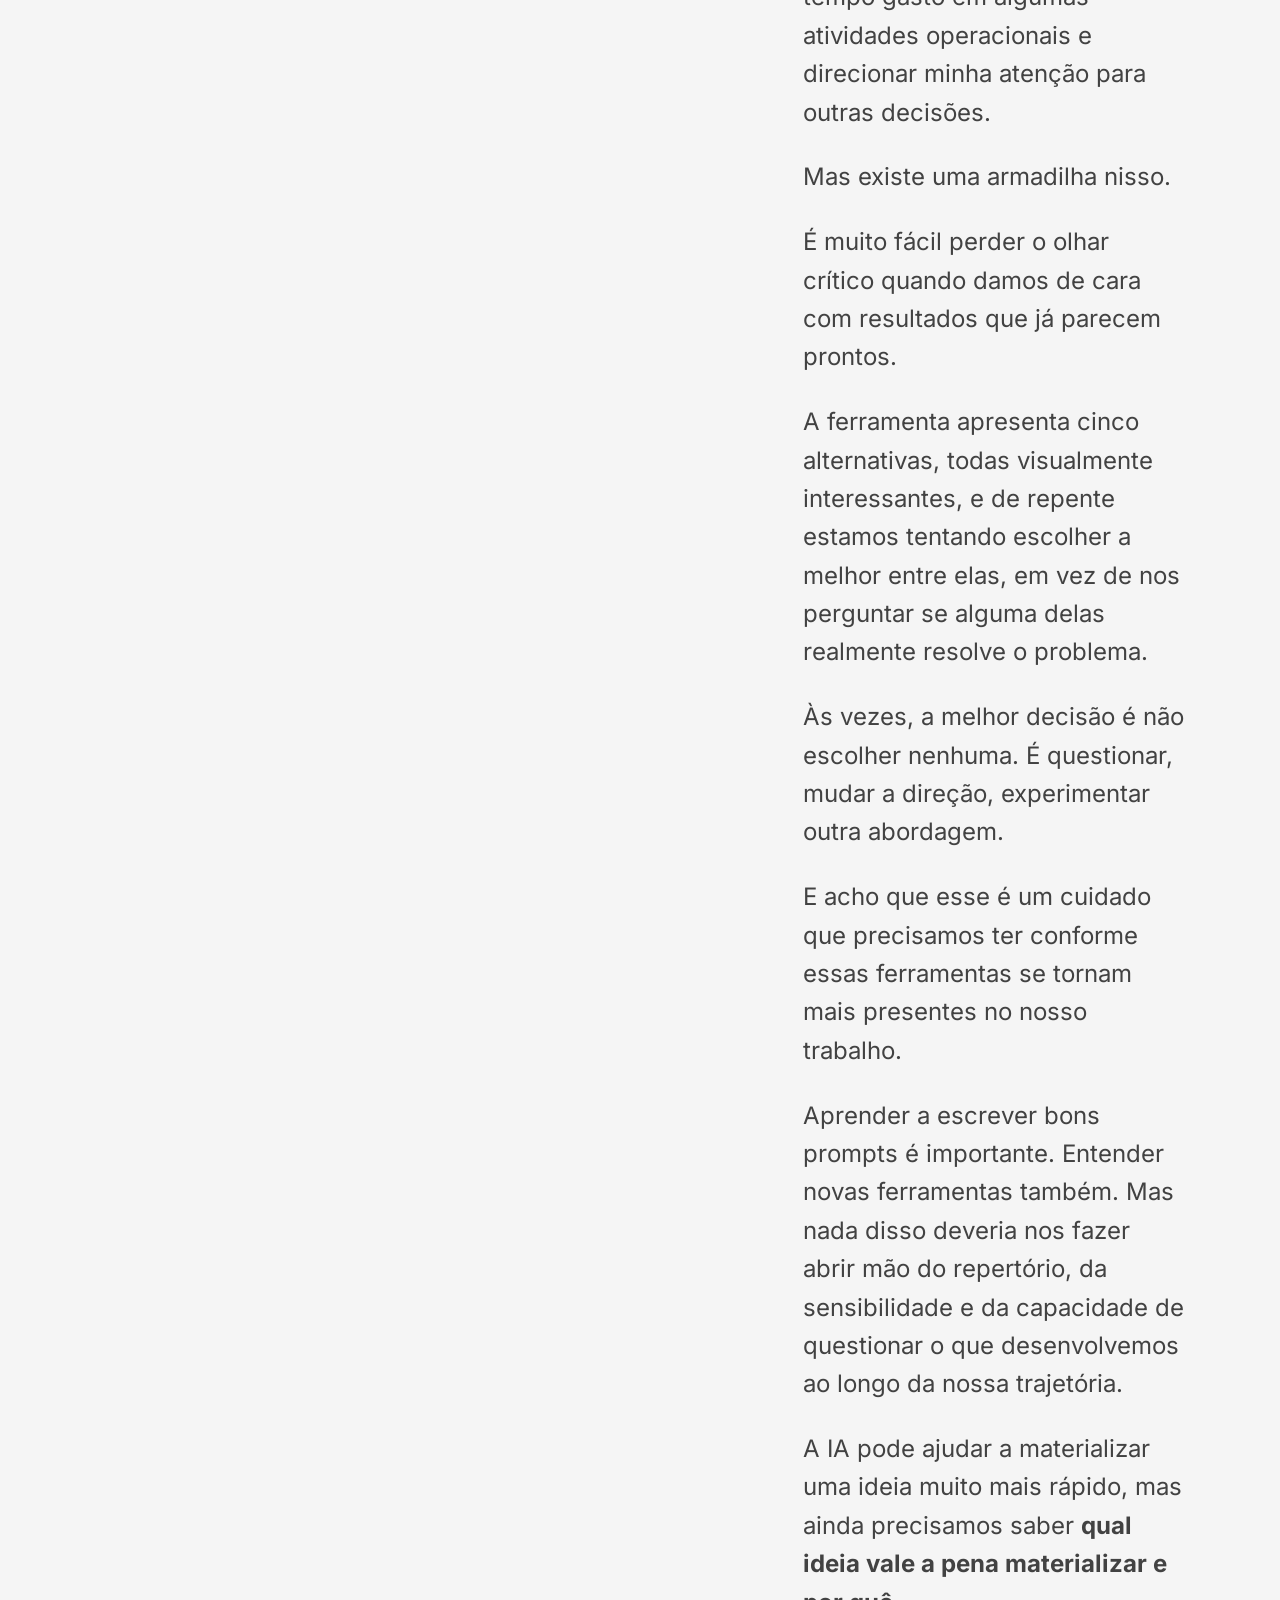
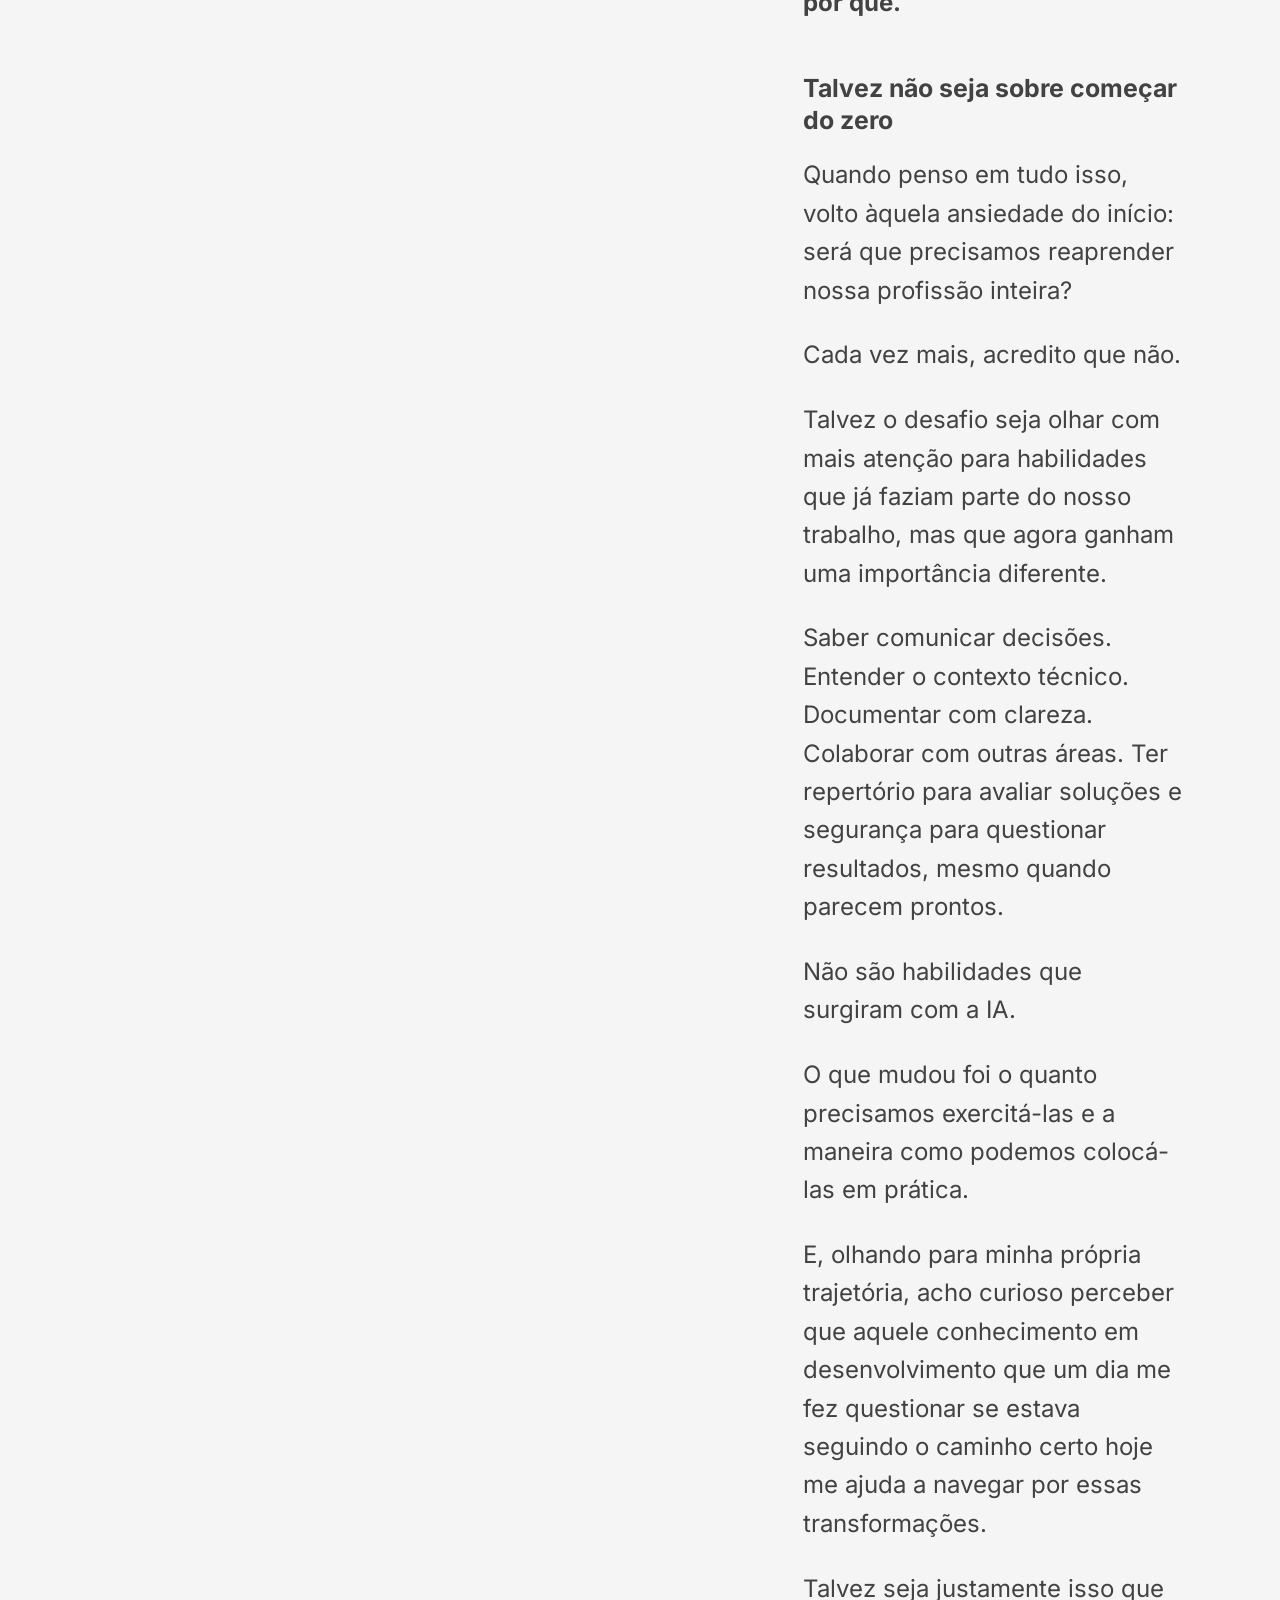
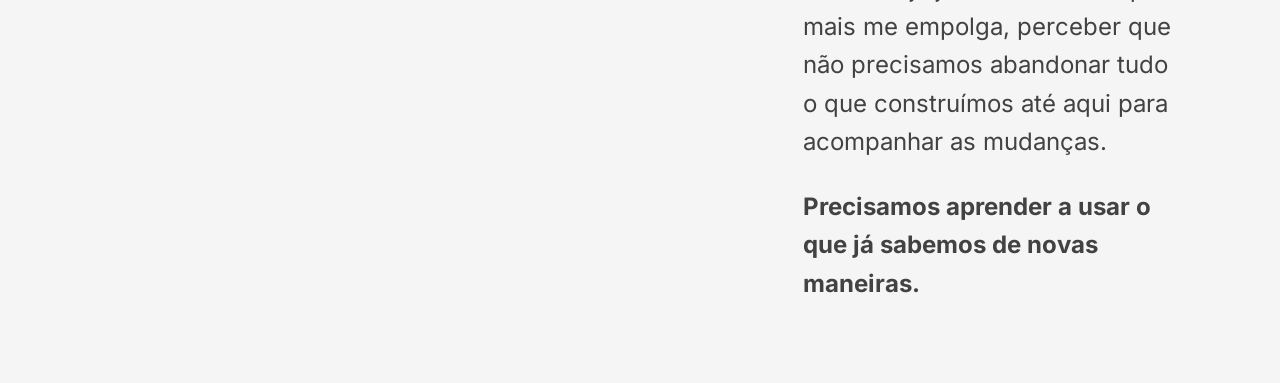
==== commit 3b8009a4: "deploy: carloshendvpm/julia-portfolio@ec323ea0e80906e06f47a62b6ed4c525eab61284" ====
--- a/a-ia-nao-inventou-os-nossos-problemas/index.html
+++ b/a-ia-nao-inventou-os-nossos-problemas/index.html
@@ -3,7 +3,7 @@
       // Com "reduzir movimento" também liga: o CSS deixa só os fades.
       document.documentElement.dataset.motion = '';
     </script><meta name="astro-view-transitions-enabled" content="true"><meta name="astro-view-transitions-fallback" content="animate"><script type="module" src="/_astro/ClientRouter.astro_astro_type_script_index_0_lang.DsEvlweG.js"></script><link rel="stylesheet" href="/_astro/portfolio.BgeKsDeW.css"><link rel="stylesheet" href="/_astro/Base.nbNS0-gS.css"><style>.minimizar[data-astro-cid-ylwqc35x]{z-index:10;right:calc(var(--case-margem) + var(--card-largura) + 20px);color:#1a1a1a;width:54px;height:54px;transition:background-color var(--dur-hover) ease, scale var(--dur-hover) var(--ease-saida);background:#fff;border-radius:15px;justify-content:center;align-items:center;padding:20px;display:flex;position:absolute;top:50svh;translate:0 -50%}.minimizar-post[data-astro-cid-ylwqc35x]{top:0;right:calc(100% + 20px);translate:none}.minimizar[data-astro-cid-ylwqc35x] svg[data-astro-cid-ylwqc35x]{flex-shrink:0;width:14px;height:14px}.minimizar[data-astro-cid-ylwqc35x]:hover{background:#e8e8e8}.minimizar[data-astro-cid-ylwqc35x]:active{scale:.96}.minimizar[data-astro-cid-ylwqc35x]:focus-visible{outline:2px solid var(--case-links,#424242);outline-offset:4px}@media (width<=767px){.minimizar[data-astro-cid-ylwqc35x]{position:fixed;inset:auto 24px 24px auto;translate:none;box-shadow:0 2px 16px #0000001f}}@media (prefers-reduced-motion:reduce){.minimizar[data-astro-cid-ylwqc35x]{transition:none}.minimizar[data-astro-cid-ylwqc35x]:active{scale:none}}
-body:has(.blog-article){background:#f5f5f5}.leitura[data-astro-cid-7nievx76]{color:#424242;justify-self:center;width:100%;min-width:0;padding-block:40px 80px}.fechar-post[data-astro-cid-7nievx76]{z-index:10;height:0;position:sticky;top:calc(50svh - 27px)}.capa[data-astro-cid-7nievx76]{aspect-ratio:501/245;border-radius:calc(20 * var(--home-unidade));view-transition-class:blog capa-post;background:#efefef;width:100%;overflow:hidden}.capa-img[data-astro-cid-7nievx76]{object-fit:cover;width:100%;height:100%;display:block}.prosa[data-astro-cid-7nievx76]{margin-top:calc(40 * var(--home-unidade));color:#424242;overflow-wrap:anywhere;font-size:24px;line-height:1.6}.prosa[data-astro-cid-7nievx76] p{margin:0 0 1.1em}.prosa[data-astro-cid-7nievx76] p:has(em){color:#8f8f8a;font-style:italic}.prosa[data-astro-cid-7nievx76] h2{font-size:calc(28 * var(--home-unidade));margin:2em 0 .8em;font-weight:600;line-height:1.3}.prosa[data-astro-cid-7nievx76] h3{font-size:calc(23 * var(--home-unidade));margin:1.8em 0 .8em;line-height:1.35}.prosa[data-astro-cid-7nievx76] ul,.prosa[data-astro-cid-7nievx76] ol{margin:0 0 1.1em;padding-left:1.4em}.prosa[data-astro-cid-7nievx76] li+li{margin-top:.4em}.prosa[data-astro-cid-7nievx76]>:last-child{margin-bottom:0}.prosa[data-astro-cid-7nievx76] img{border-radius:12px;height:auto;margin:24px auto}.prosa[data-astro-cid-7nievx76] a{text-underline-offset:3px}@media (width<=767px){.leitura[data-astro-cid-7nievx76]{width:calc(100% - 48px);padding:0 0 102px}.fechar-post[data-astro-cid-7nievx76]{position:static}.prosa[data-astro-cid-7nievx76]{margin-top:28px;font-size:18px}.prosa[data-astro-cid-7nievx76] h2{font-size:24px}.prosa[data-astro-cid-7nievx76] h3{font-size:20px}}
+body:has(.blog-article){background:#f5f5f5}.leitura[data-astro-cid-7nievx76]{color:#424242;justify-self:center;width:100%;min-width:0;padding-block:40px 80px}.fechar-post[data-astro-cid-7nievx76]{z-index:10;height:0;position:sticky;top:calc(50svh - 27px)}.capa[data-astro-cid-7nievx76]{aspect-ratio:501/245;border-radius:calc(20 * var(--home-unidade));view-transition-class:blog capa-post;background:#efefef;width:100%;overflow:hidden}.capa-img[data-astro-cid-7nievx76]{object-fit:cover;object-position:center top;width:100%;height:100%;display:block}.prosa[data-astro-cid-7nievx76]{margin-top:calc(40 * var(--home-unidade));color:#424242;overflow-wrap:anywhere;font-size:24px;line-height:1.6}.prosa[data-astro-cid-7nievx76] p{margin:0 0 1.1em}.prosa[data-astro-cid-7nievx76] p:has(em){color:#8f8f8a;font-style:italic}.prosa[data-astro-cid-7nievx76] h2{font-size:calc(28 * var(--home-unidade));margin:2em 0 .8em;font-weight:600;line-height:1.3}.prosa[data-astro-cid-7nievx76] h3{font-size:calc(23 * var(--home-unidade));margin:1.8em 0 .8em;line-height:1.35}.prosa[data-astro-cid-7nievx76] ul,.prosa[data-astro-cid-7nievx76] ol{margin:0 0 1.1em;padding-left:1.4em}.prosa[data-astro-cid-7nievx76] li+li{margin-top:.4em}.prosa[data-astro-cid-7nievx76]>:last-child{margin-bottom:0}.prosa[data-astro-cid-7nievx76] img{border-radius:12px;height:auto;margin:24px auto}.prosa[data-astro-cid-7nievx76] a{text-underline-offset:3px}@media (width<=767px){.leitura[data-astro-cid-7nievx76]{width:calc(100% - 48px);padding:0 0 102px}.fechar-post[data-astro-cid-7nievx76]{position:static}.prosa[data-astro-cid-7nievx76]{margin-top:28px;font-size:18px}.prosa[data-astro-cid-7nievx76] h2{font-size:24px}.prosa[data-astro-cid-7nievx76] h3{font-size:20px}}
 </style><style>[data-astro-transition-scope="astro-2ei7gu4t-1"] { view-transition-name: post-a-ia-nao-inventou-os-nossos-problemas; }@layer astro { ::view-transition-old(post-a-ia-nao-inventou-os-nossos-problemas) { 
 	animation-duration: 180ms;
 	animation-timing-function: cubic-bezier(0.76, 0, 0.24, 1);
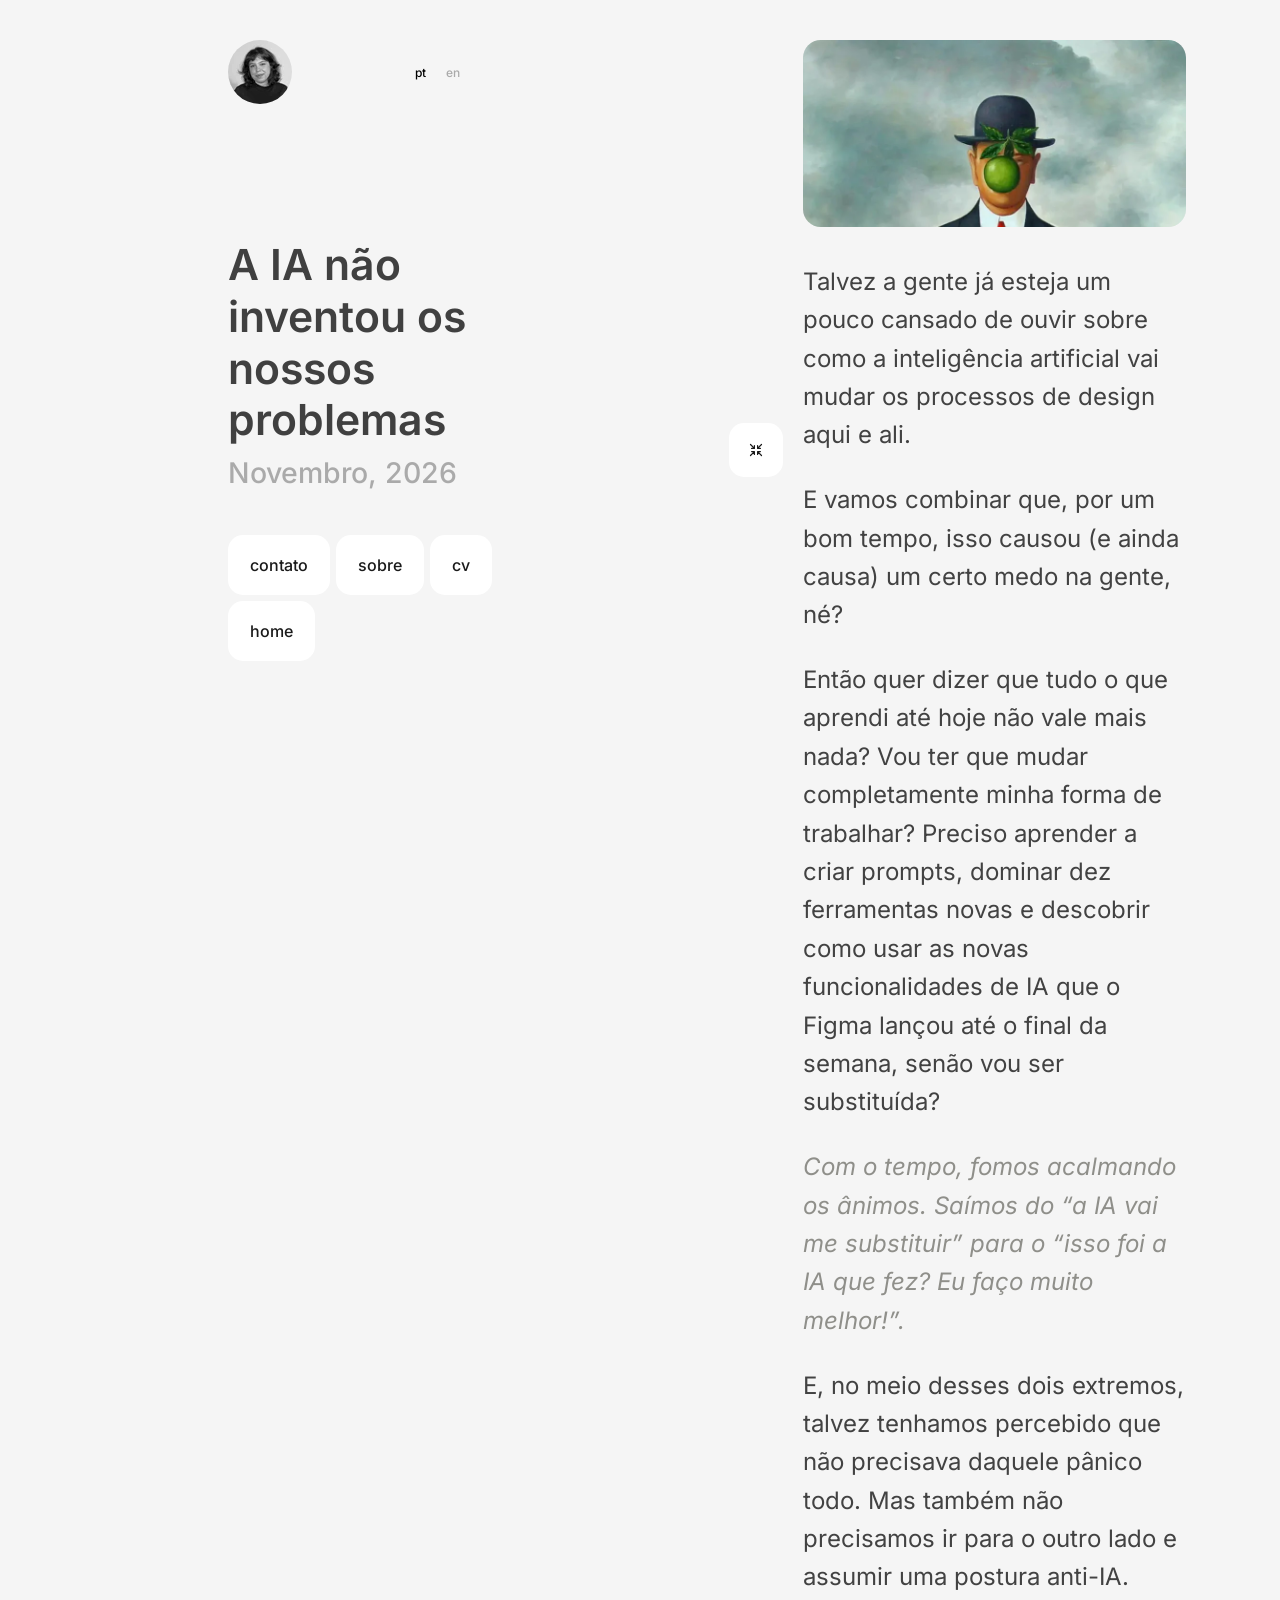
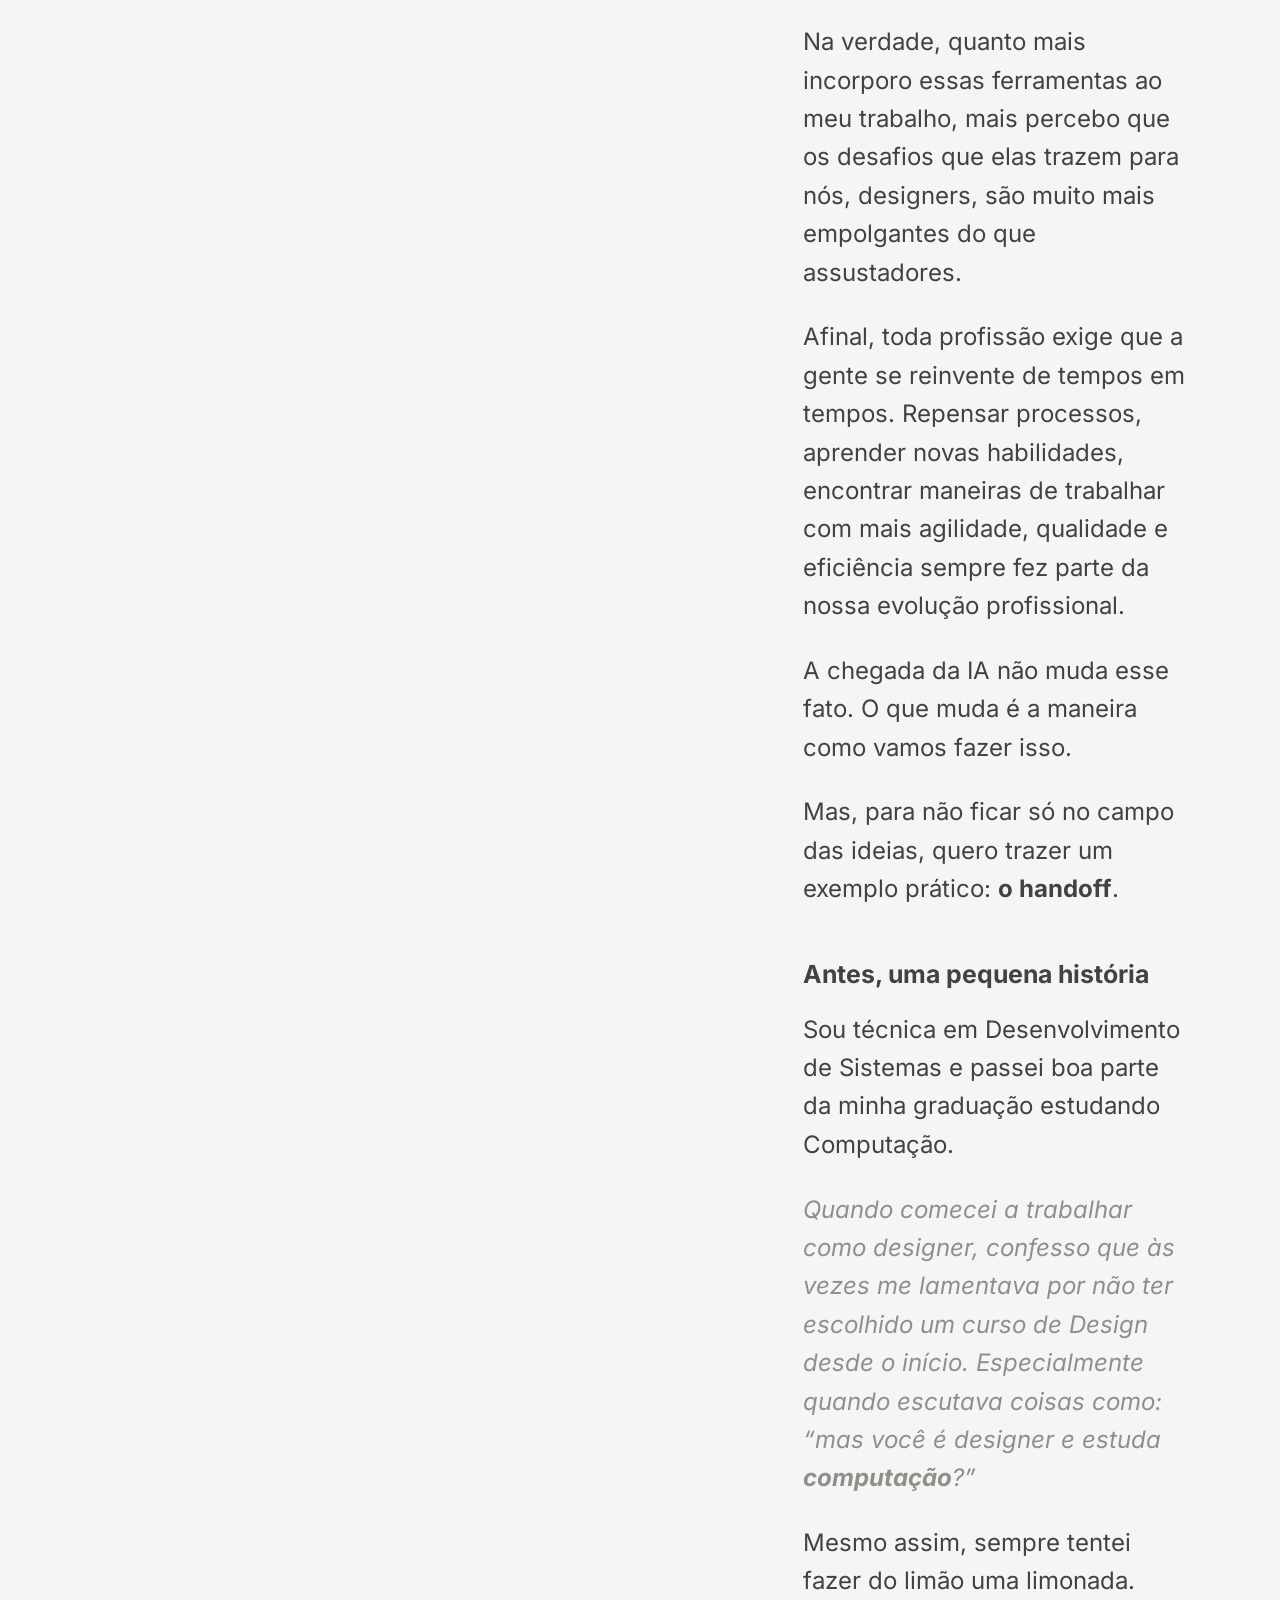
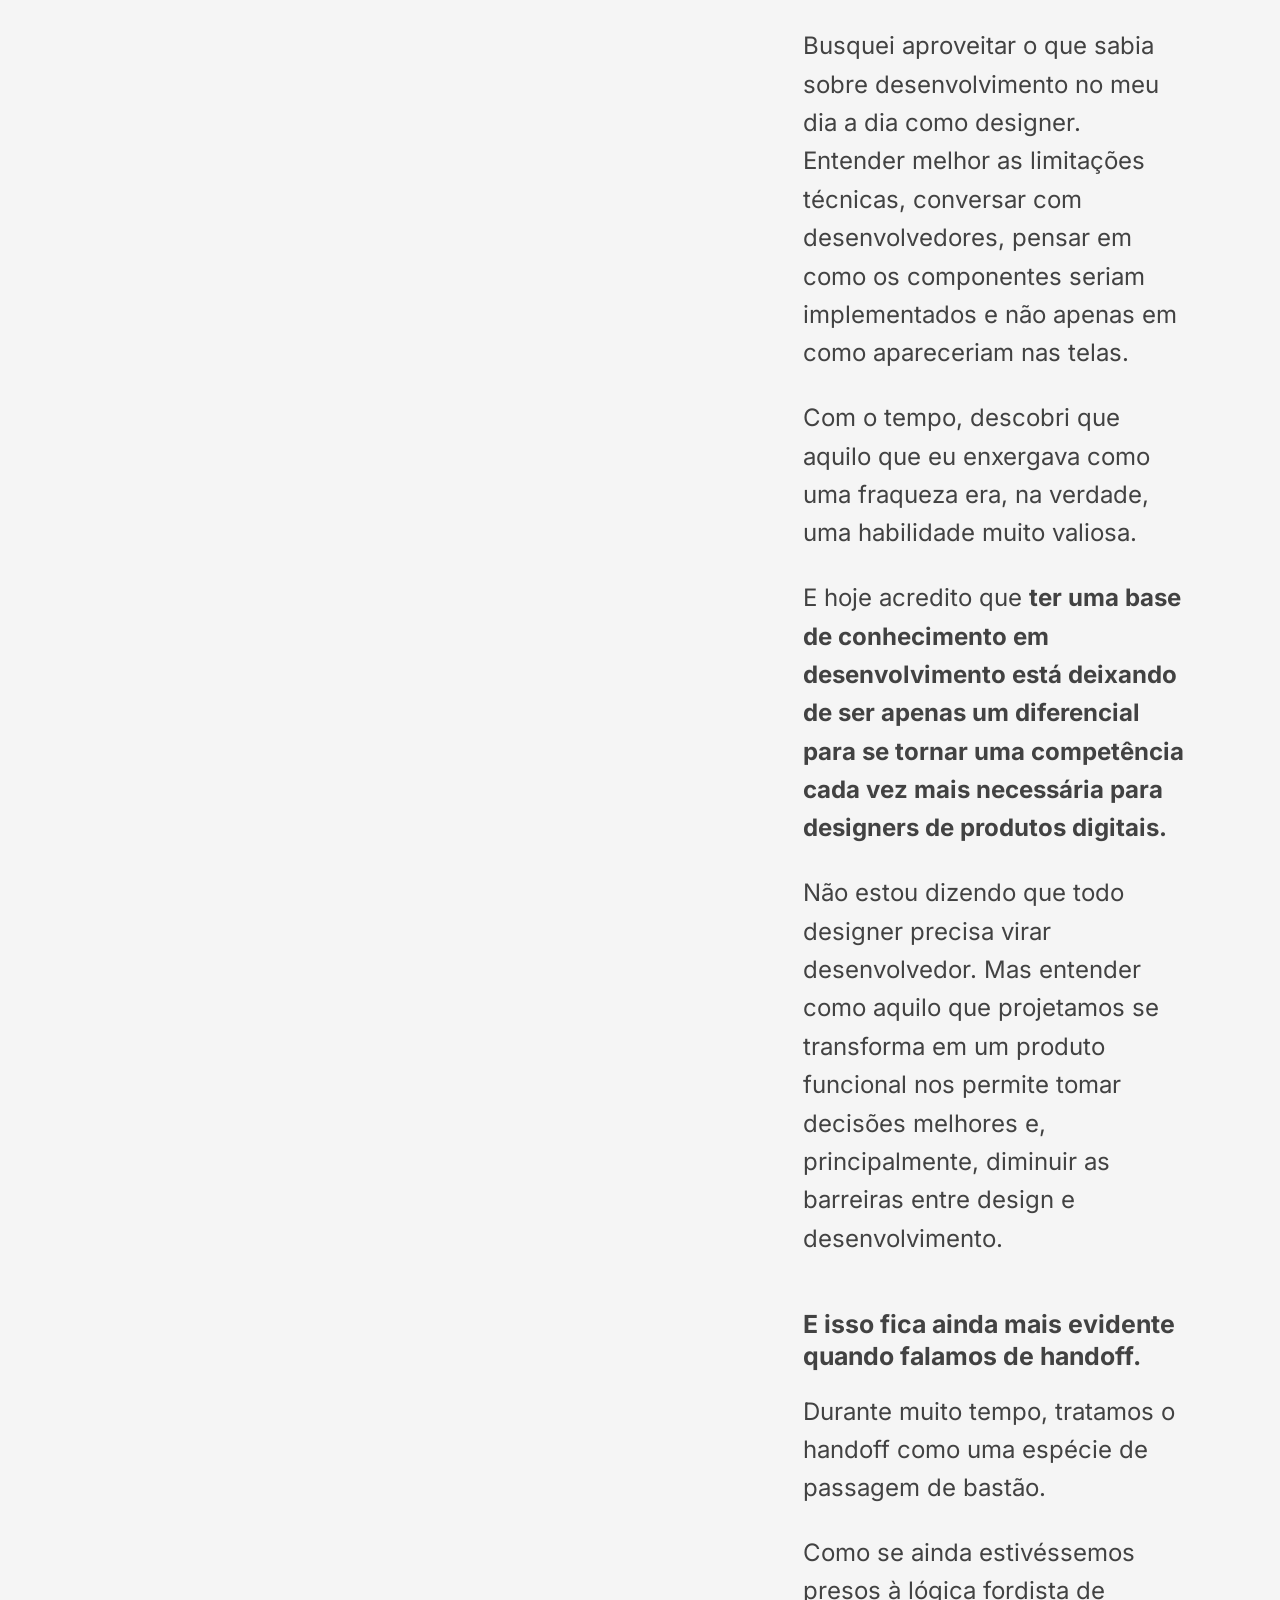
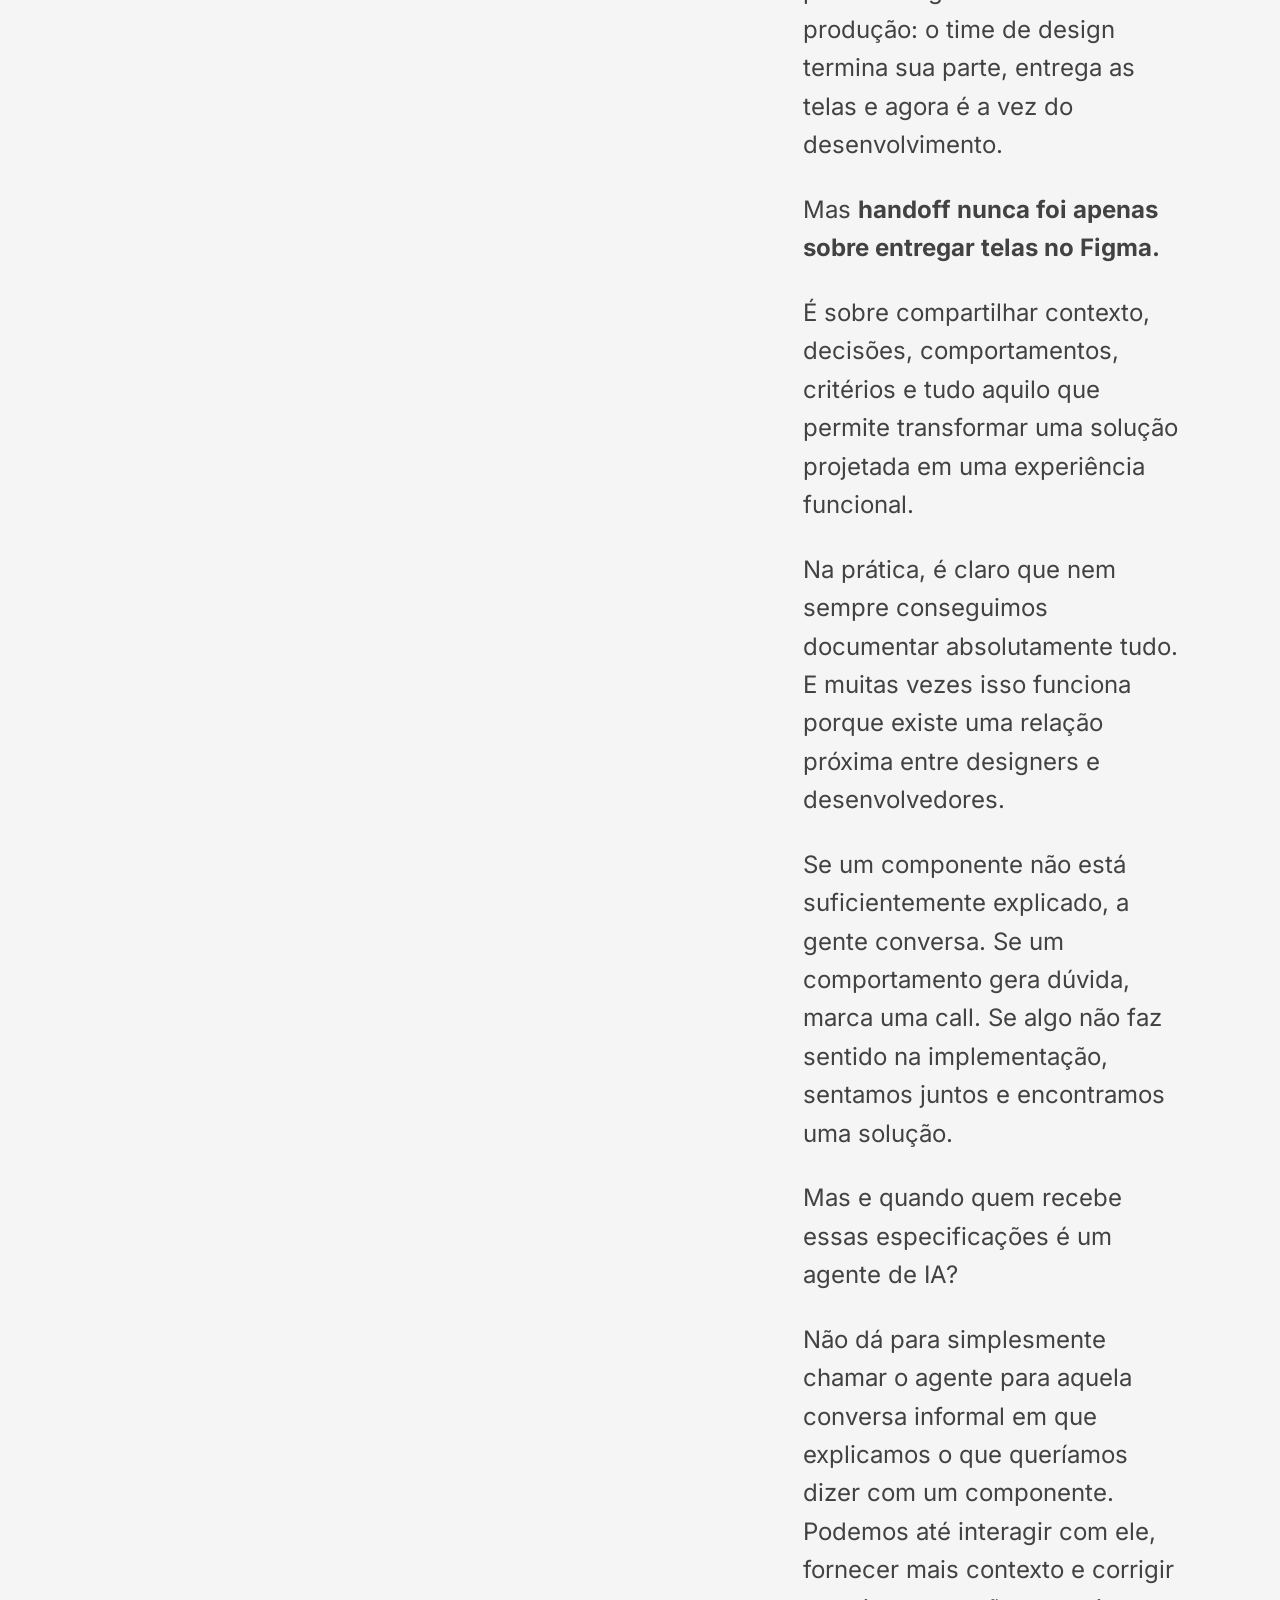
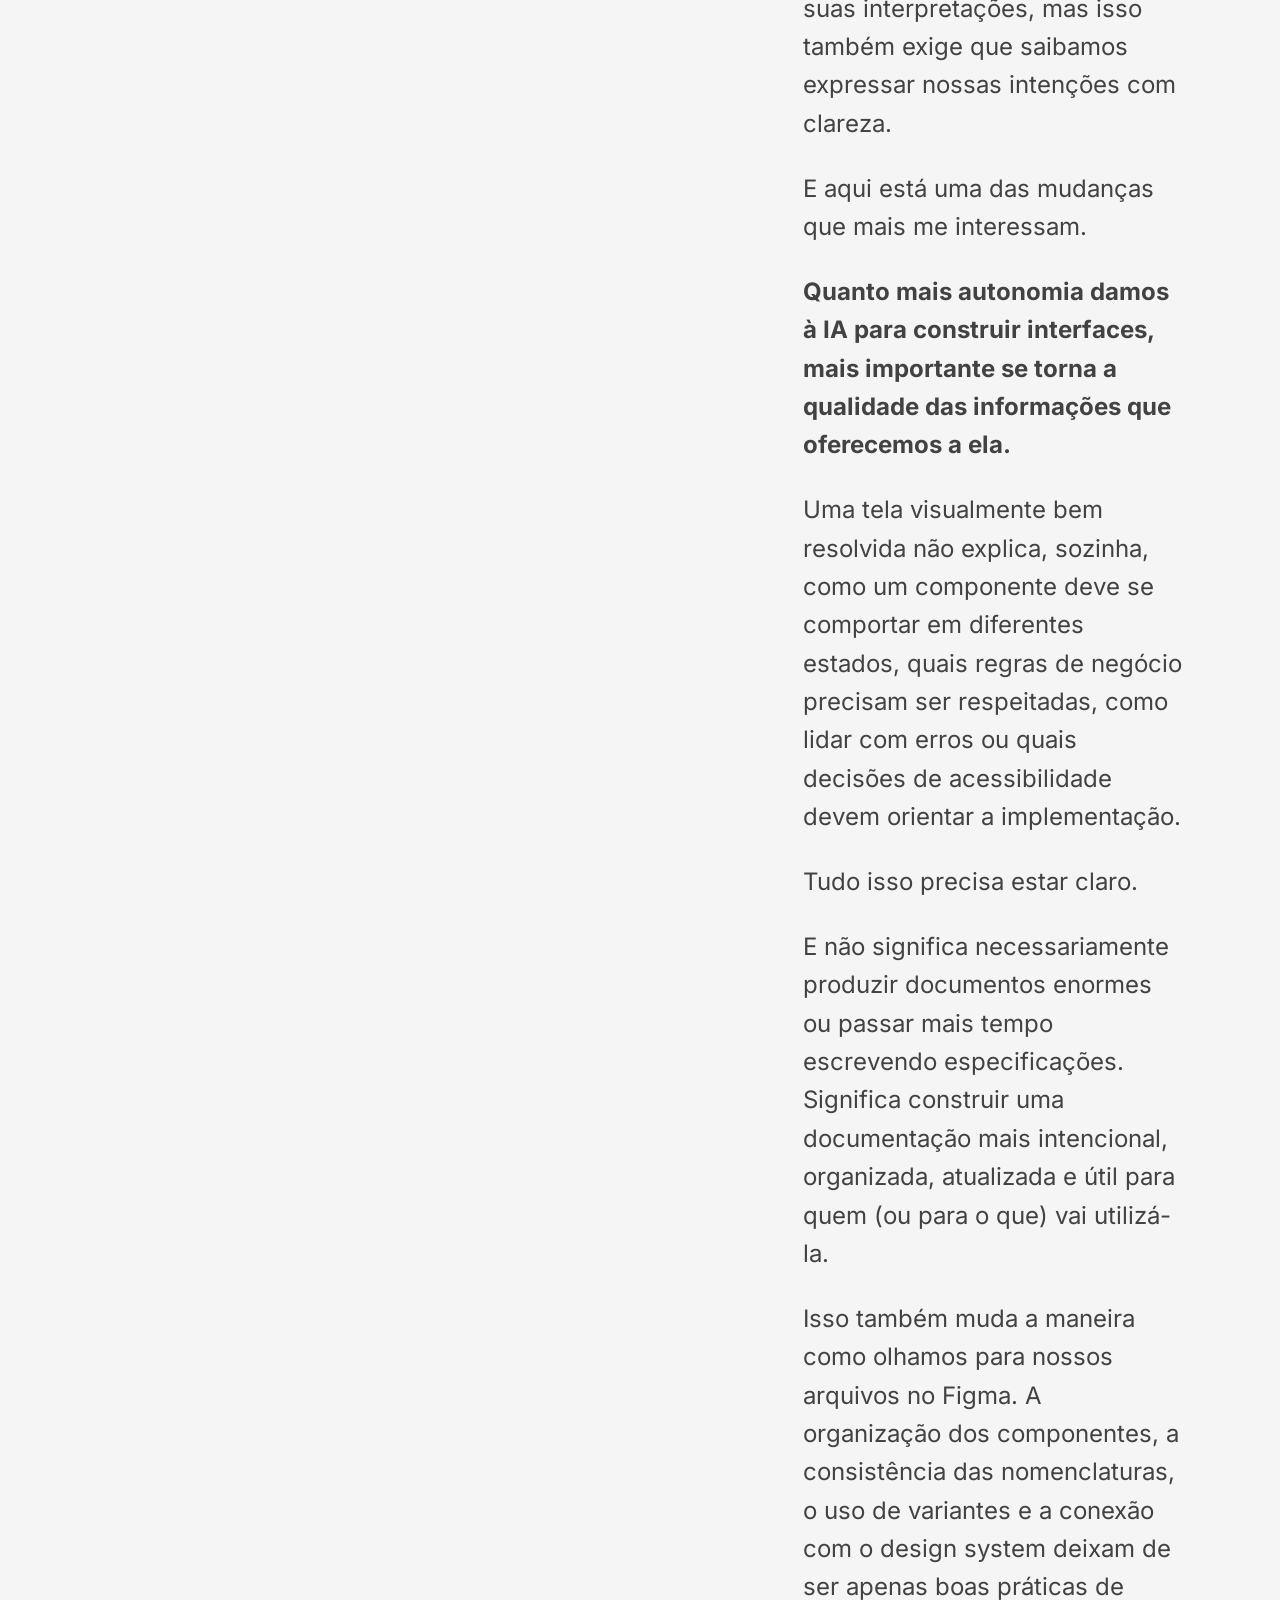
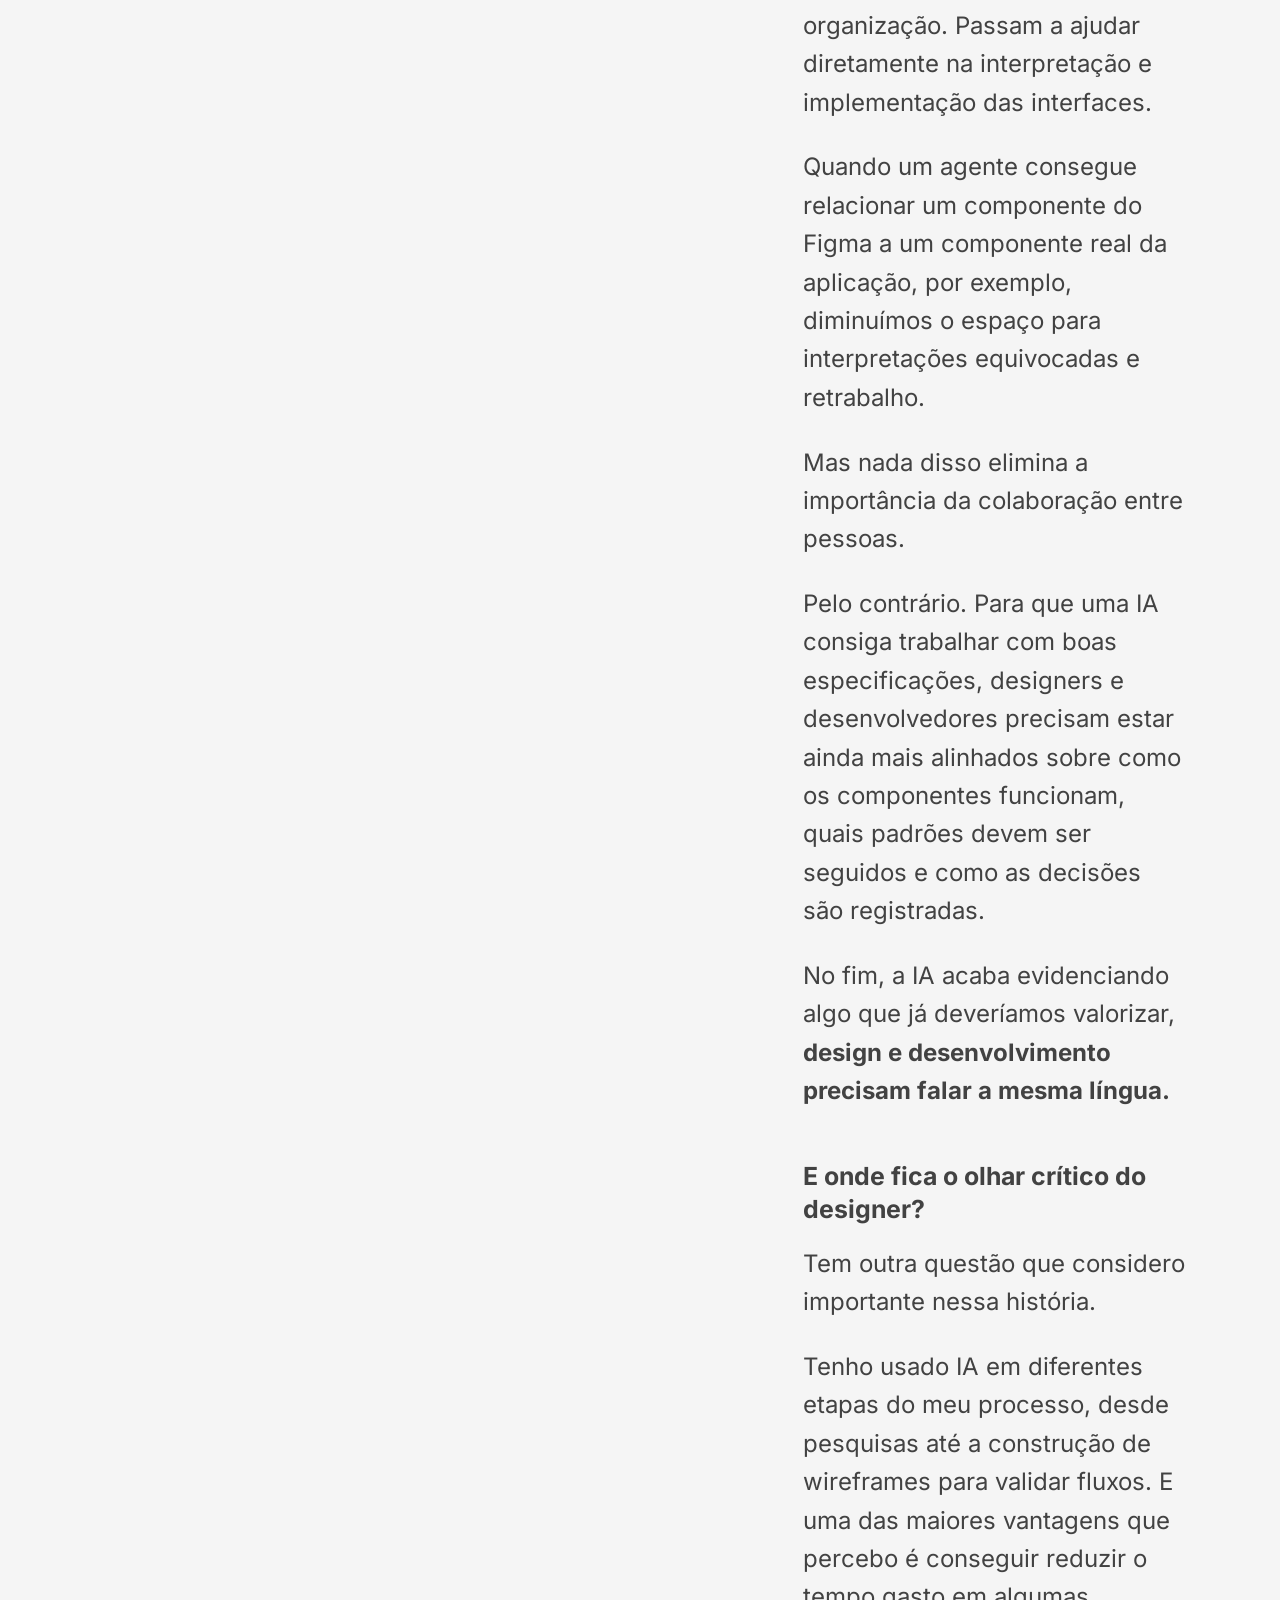
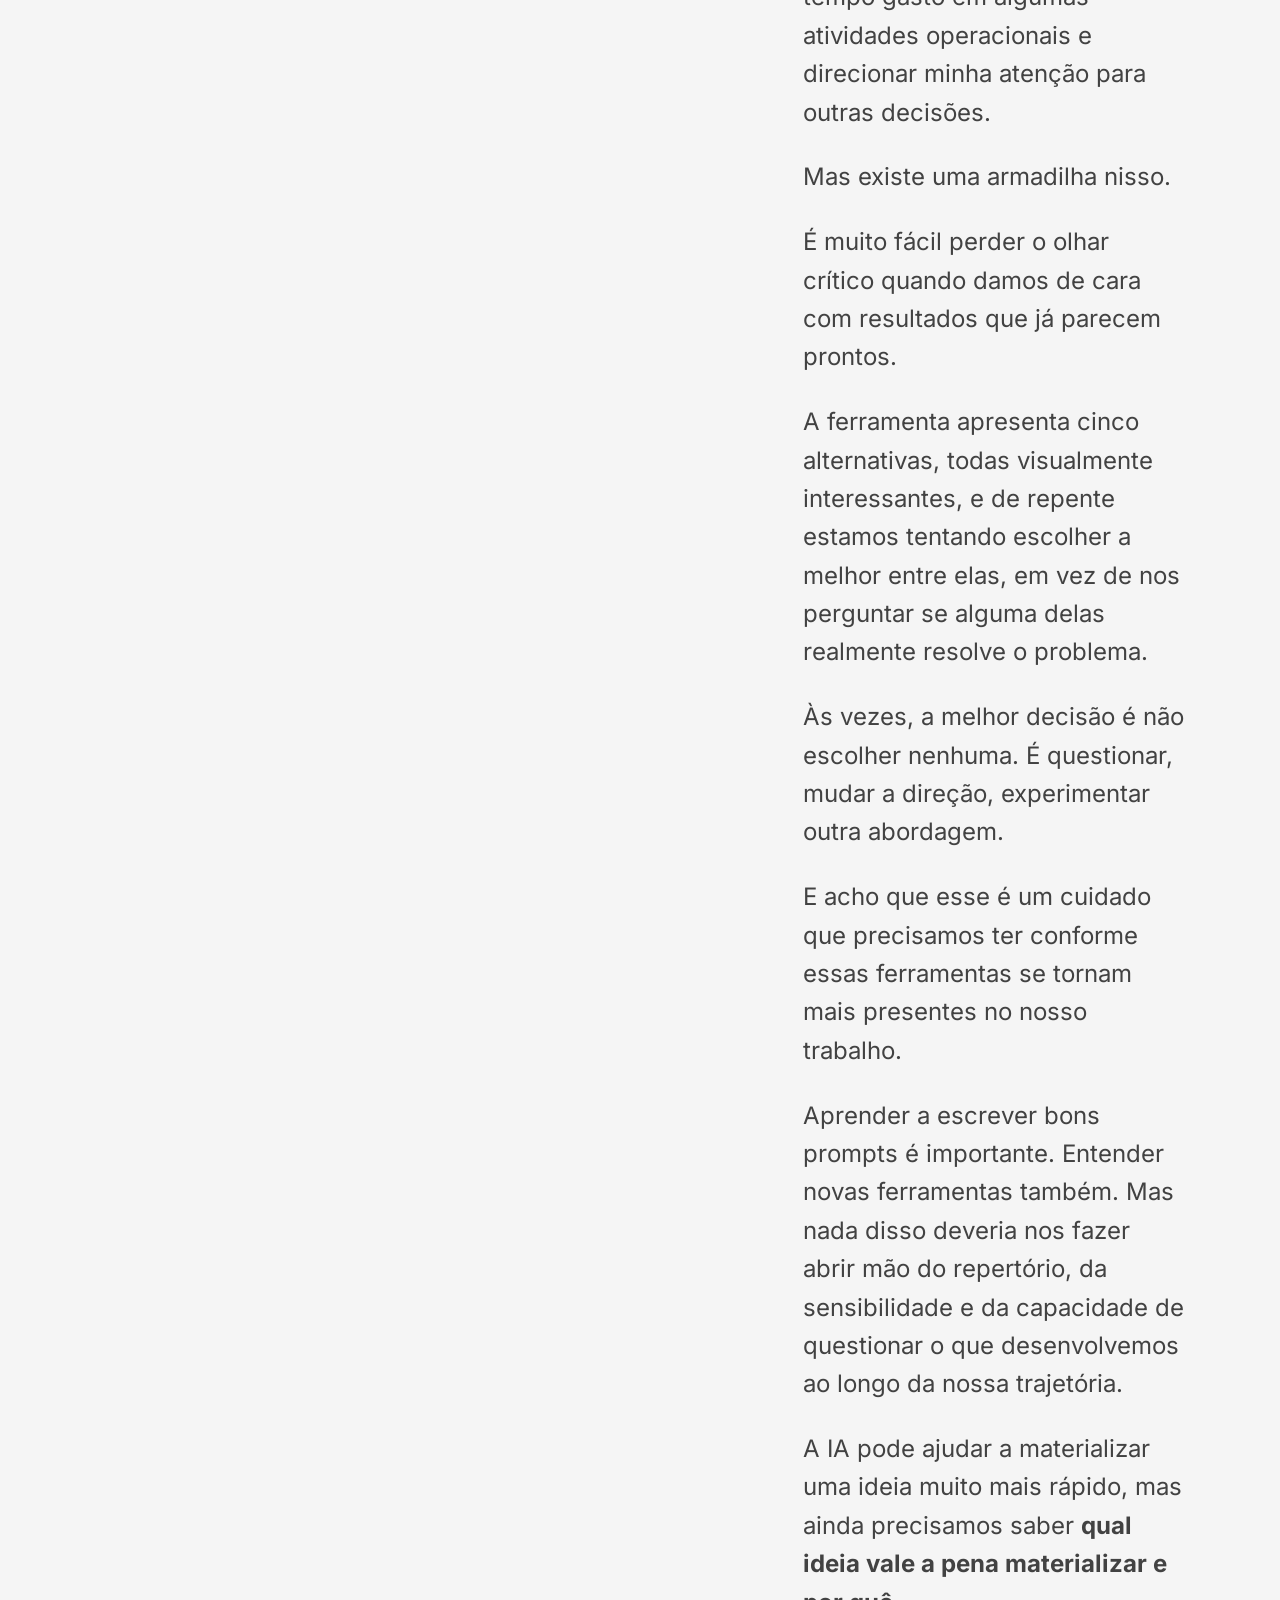
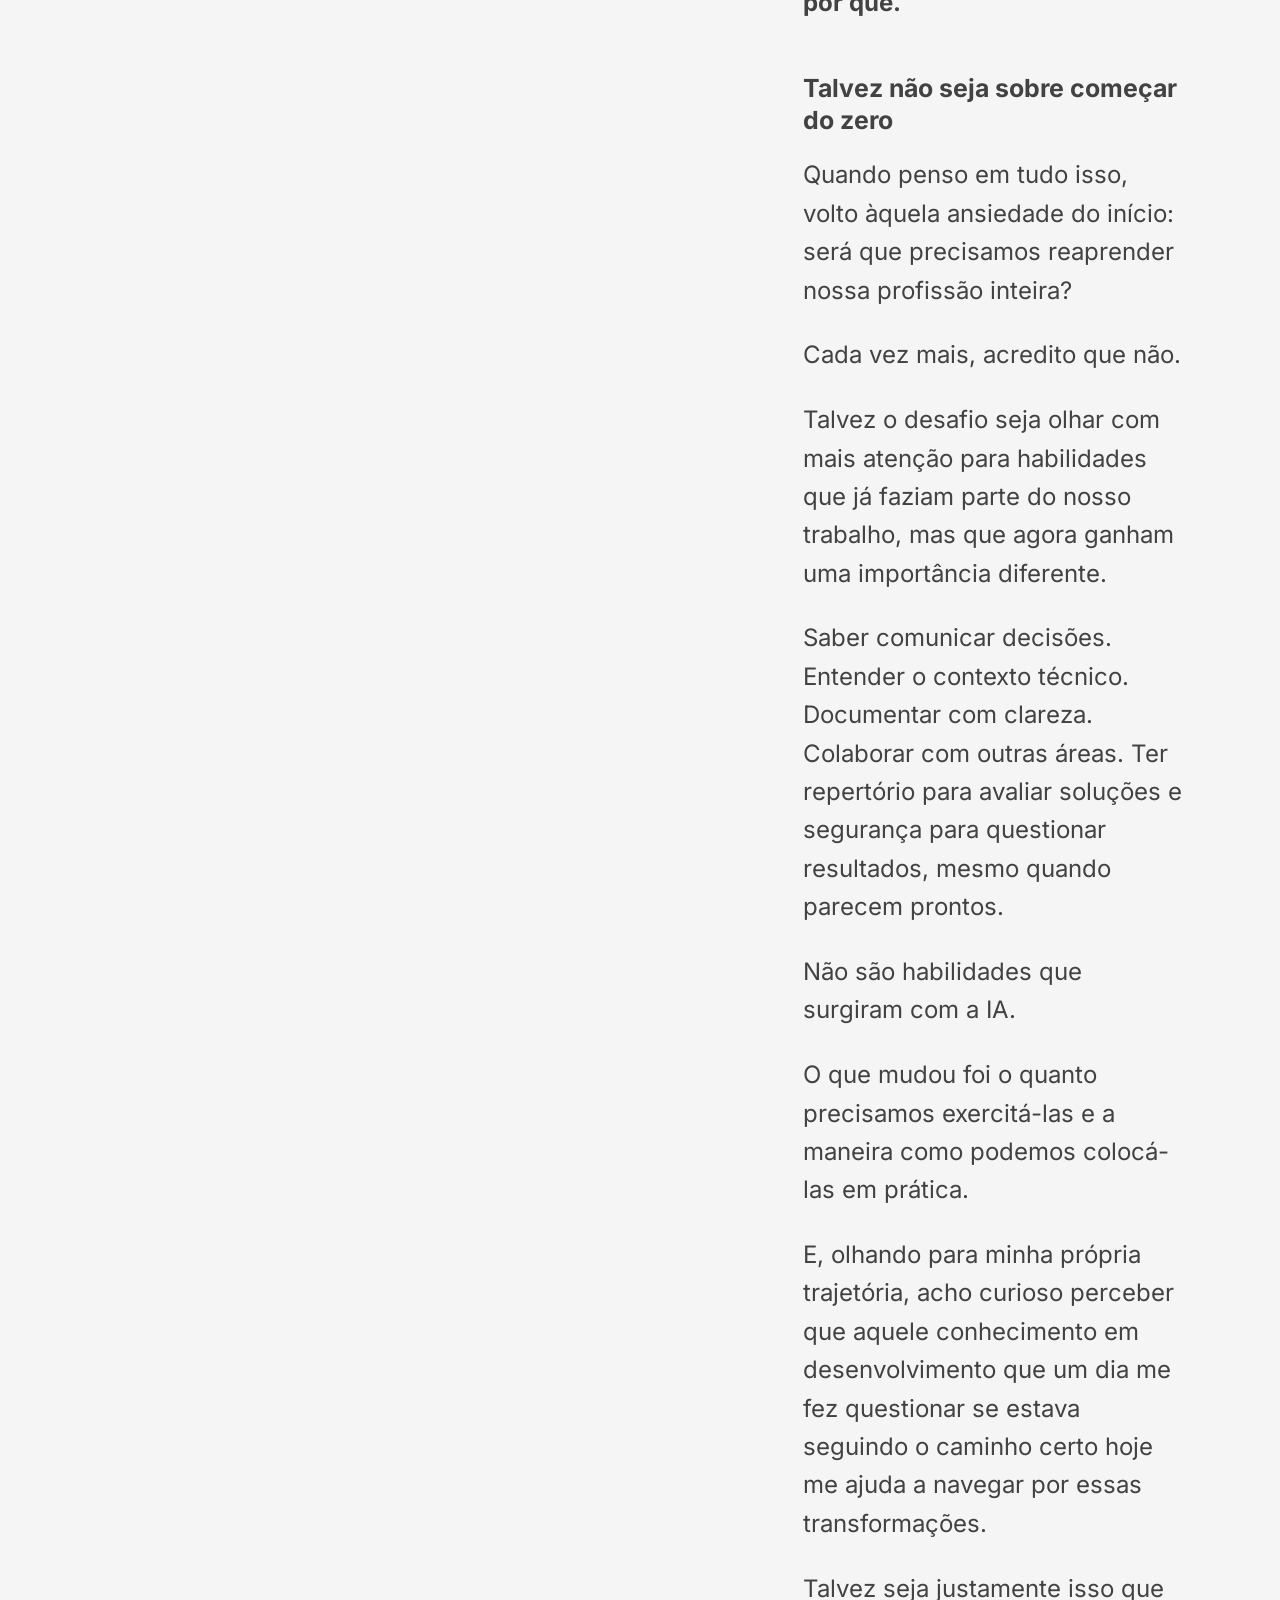
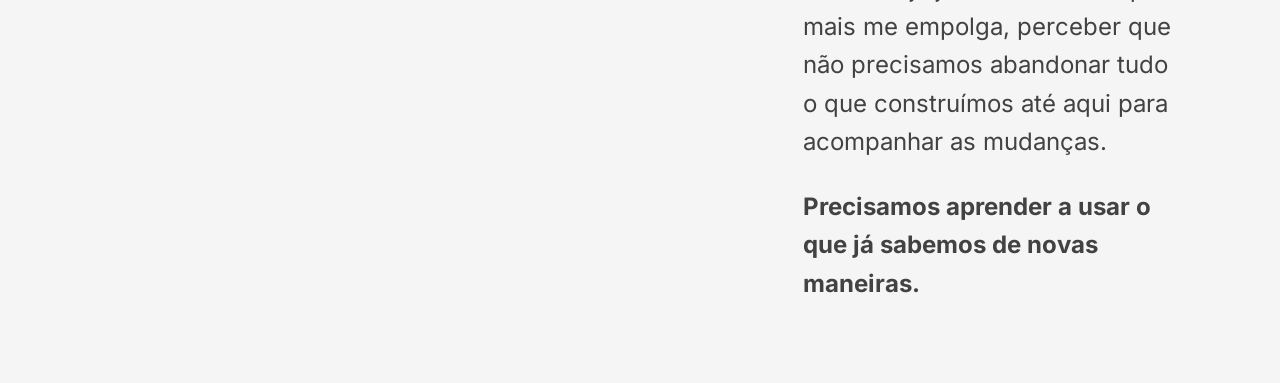
==== commit df1f276e: "deploy: carloshendvpm/julia-portfolio@5cd6b872092db80a9d6fc30b1fac1b566430867c" ====
--- a/a-ia-nao-inventou-os-nossos-problemas/index.html
+++ b/a-ia-nao-inventou-os-nossos-problemas/index.html
@@ -148,7 +148,7 @@
 	animation-duration: 180ms;
 	animation-timing-function: cubic-bezier(0.76, 0, 0.24, 1);
 	animation-fill-mode: both;
-	animation-name: astroFadeIn; }</style></head><body><main class="portfolio-layout blog-layout blog-article" data-astro-cid-7nievx76><aside class="sidebar sidebar-blog" data-astro-cid-wv7whodv><div class="perfil" data-astro-cid-wv7whodv><div data-astro-transition-scope="astro-ebr5bgye-2" class="topo" data-astro-cid-wv7whodv><a class="avatar-link" href="https://julialopes.site/" aria-label="Voltar à página inicial" title="Voltar à página inicial" data-astro-cid-wv7whodv><img src="/_astro/perfil.vn4D8uLt_1SOUTe.webp" alt loading="eager" data-astro-cid-wv7whodv="true" decoding="async" width="64" height="64" class="avatar"></a><nav class="idiomas inline" aria-label="Idioma" data-astro-cid-zh35qibh><span class="atual" aria-current="true" data-astro-cid-zh35qibh>pt</span><a href="/en/a-ia-nao-inventou-os-nossos-problemas/" hreflang="en" lang="en" data-astro-cid-zh35qibh>en</a></nav></div><div data-astro-transition-scope="astro-uwfzphvb-3" class="apresentacao" data-astro-cid-wv7whodv><div class="textos" data-astro-cid-wv7whodv><h1 class="nome" data-astro-cid-wv7whodv>A IA não inventou os nossos problemas</h1><p class="bio" data-astro-cid-wv7whodv>Novembro, 2026</p></div></div></div><nav data-astro-transition-scope="astro-uesctiyb-4" class="links" aria-label="Contato" data-astro-cid-wv7whodv><a href="mailto:lopesfariasjulia@gmail.com" class="link-anim" rel="noopener" data-astro-cid-wv7whodv>contato</a><a href="https://julialopes.site/sobre" class="link-anim" data-astro-cid-wv7whodv>sobre</a><a href="/cv/cv_julialopes_.pdf" class="link-anim" download rel="noopener" title="Baixar currículo em PDF" data-astro-cid-wv7whodv>cv</a><a href="https://julialopes.site/" class="link-anim" data-astro-cid-wv7whodv>home</a></nav></aside><section class="leitura" aria-label="A IA não inventou os nossos problemas" data-astro-cid-7nievx76><div class="fechar-post" data-astro-cid-7nievx76><a class="minimizar minimizar-post" href="/" aria-label="Fechar post e voltar ao blog" title="Fechar post e voltar ao blog" data-astro-cid-ylwqc35x><svg width="14" height="14" viewBox="0 0 14 14" fill="none" stroke="currentColor" stroke-width="1.2" stroke-linecap="round" stroke-linejoin="round" aria-hidden="true" focusable="false" data-astro-cid-ylwqc35x><path d="m1.5 1.5 3.9 3.9M2.6 5.4h2.8V2.6m7.1-1.1-3.9 3.9m0-2.8v2.8h2.8m1.1 7.1L8.6 8.6m2.8 0H8.6v2.8m-7.1 1.1 3.9-3.9m0 2.8V8.6H2.6" data-astro-cid-ylwqc35x></path></svg></a></div><!-- Mesmo transition:name do card da lista: o card encolhe até virar esta capa --><div data-astro-transition-scope="astro-2ei7gu4t-1" class="capa" data-astro-cid-7nievx76><img src="/_astro/o-filho-do-home-rene-magritte.DXO5CXrk_Z1cc4G3.webp" srcset="/_astro/o-filho-do-home-rene-magritte.DXO5CXrk_hswaT.webp 800w, /_astro/o-filho-do-home-rene-magritte.DXO5CXrk_Z1cc4G3.webp 848w" alt sizes="(max-width: 767px) calc(100vw - 48px), 30vw" data-astro-cid-7nievx76="true" loading="lazy" decoding="async" width="848" height="1024" class="capa-img"></div><article class="prosa" data-astro-cid-7nievx76><p>Talvez a gente já esteja um pouco cansado de ouvir sobre como a inteligência artificial vai mudar os processos de design aqui e ali.</p>
+	animation-name: astroFadeIn; }</style></head><body><main class="portfolio-layout blog-layout blog-article" data-astro-cid-7nievx76><aside class="sidebar sidebar-blog" data-astro-cid-wv7whodv><div class="perfil" data-astro-cid-wv7whodv><div data-astro-transition-scope="astro-ebr5bgye-2" class="topo" data-astro-cid-wv7whodv><a class="avatar-link" href="https://julialopes.site/" aria-label="Voltar à página inicial" title="Voltar à página inicial" data-astro-cid-wv7whodv><img src="/_astro/julia.D38xIB4u_ZhCvlV.webp" alt loading="eager" data-astro-cid-wv7whodv="true" decoding="async" width="64" height="64" class="avatar"></a><nav class="idiomas inline" aria-label="Idioma" data-astro-cid-zh35qibh><span class="atual" aria-current="true" data-astro-cid-zh35qibh>pt</span><a href="/en/a-ia-nao-inventou-os-nossos-problemas/" hreflang="en" lang="en" data-astro-cid-zh35qibh>en</a></nav></div><div data-astro-transition-scope="astro-uwfzphvb-3" class="apresentacao" data-astro-cid-wv7whodv><div class="textos" data-astro-cid-wv7whodv><h1 class="nome" data-astro-cid-wv7whodv>A IA não inventou os nossos problemas</h1><p class="bio" data-astro-cid-wv7whodv>Novembro, 2026</p></div></div></div><nav data-astro-transition-scope="astro-uesctiyb-4" class="links" aria-label="Contato" data-astro-cid-wv7whodv><a href="mailto:lopesfariasjulia@gmail.com" class="link-anim" rel="noopener" data-astro-cid-wv7whodv>contato</a><a href="https://julialopes.site/sobre" class="link-anim" data-astro-cid-wv7whodv>sobre</a><a href="/cv/cv_julialopes_.pdf" class="link-anim" download rel="noopener" title="Baixar currículo em PDF" data-astro-cid-wv7whodv>cv</a><a href="https://julialopes.site/" class="link-anim" data-astro-cid-wv7whodv>home</a></nav></aside><section class="leitura" aria-label="A IA não inventou os nossos problemas" data-astro-cid-7nievx76><div class="fechar-post" data-astro-cid-7nievx76><a class="minimizar minimizar-post" href="/" aria-label="Fechar post e voltar ao blog" title="Fechar post e voltar ao blog" data-astro-cid-ylwqc35x><svg width="14" height="14" viewBox="0 0 14 14" fill="none" stroke="currentColor" stroke-width="1.2" stroke-linecap="round" stroke-linejoin="round" aria-hidden="true" focusable="false" data-astro-cid-ylwqc35x><path d="m1.5 1.5 3.9 3.9M2.6 5.4h2.8V2.6m7.1-1.1-3.9 3.9m0-2.8v2.8h2.8m1.1 7.1L8.6 8.6m2.8 0H8.6v2.8m-7.1 1.1 3.9-3.9m0 2.8V8.6H2.6" data-astro-cid-ylwqc35x></path></svg></a></div><!-- Mesmo transition:name do card da lista: o card encolhe até virar esta capa --><div data-astro-transition-scope="astro-2ei7gu4t-1" class="capa" data-astro-cid-7nievx76><img src="/_astro/o-filho-do-home-rene-magritte.DXO5CXrk_Z1cc4G3.webp" srcset="/_astro/o-filho-do-home-rene-magritte.DXO5CXrk_hswaT.webp 800w, /_astro/o-filho-do-home-rene-magritte.DXO5CXrk_Z1cc4G3.webp 848w" alt sizes="(max-width: 767px) calc(100vw - 48px), 30vw" data-astro-cid-7nievx76="true" loading="lazy" decoding="async" width="848" height="1024" class="capa-img"></div><article class="prosa" data-astro-cid-7nievx76><p>Talvez a gente já esteja um pouco cansado de ouvir sobre como a inteligência artificial vai mudar os processos de design aqui e ali.</p>
 <p>E vamos combinar que, por um bom tempo, isso causou (e ainda causa) um certo medo na gente, né?</p>
 <p>Então quer dizer que tudo o que aprendi até hoje não vale mais nada? Vou ter que mudar completamente minha forma de trabalhar? Preciso aprender a criar prompts, dominar dez ferramentas novas e descobrir como usar as novas funcionalidades de IA que o Figma lançou até o final da semana, senão vou ser substituída?</p>
 <p>Com o tempo, fomos acalmando os ânimos. Saímos do <em>“a IA vai me substituir”</em> para o <em>“isso foi a IA que fez? Eu faço muito melhor!”</em>.</p>
